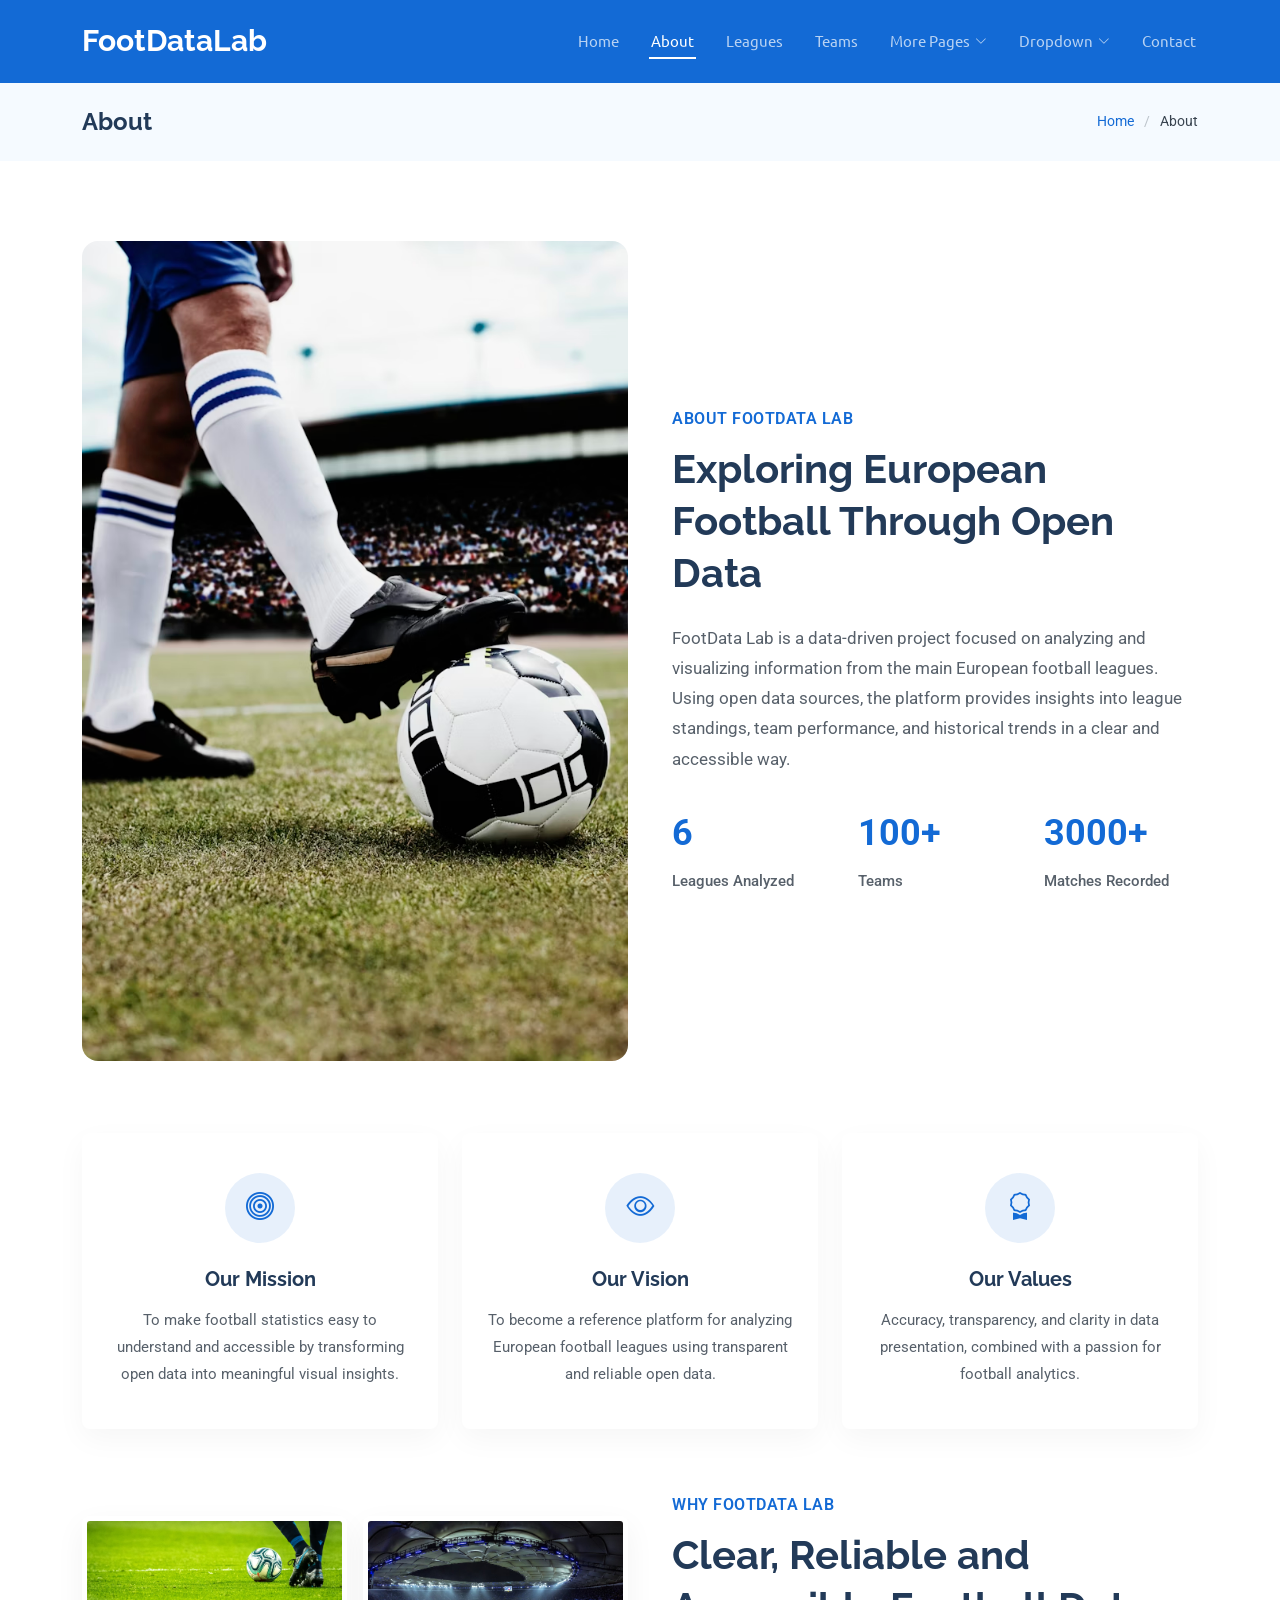
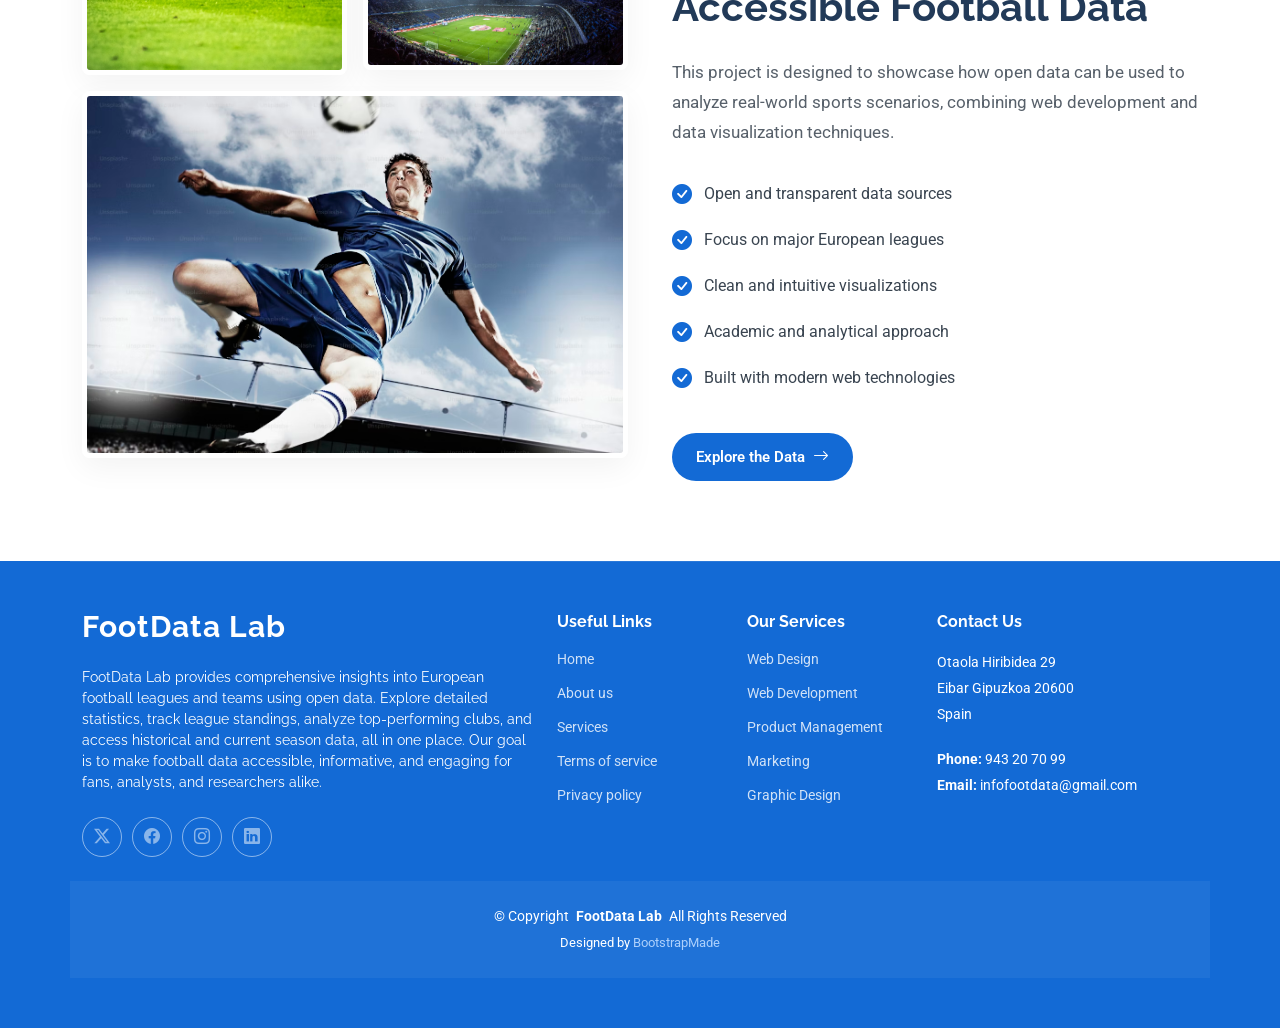
==== about.html @ 2b07d1f8 "feat: create a design for the teams page and load all the teams" ====
<!DOCTYPE html>
<html lang="en">

<head>
  <meta charset="utf-8">
  <meta content="width=device-width, initial-scale=1.0" name="viewport">
  <title>FootData - About</title>
  <meta name="description" content="">
  <meta name="keywords" content="">

  <!-- Favicons -->
  <link href="assets/img/favicon.png" rel="icon">
  <link href="assets/img/apple-touch-icon.png" rel="apple-touch-icon">

  <!-- Fonts -->
  <link href="https://fonts.googleapis.com" rel="preconnect">
  <link href="https://fonts.gstatic.com" rel="preconnect" crossorigin>
  <link href="https://fonts.googleapis.com/css2?family=Roboto:ital,wght@0,100;0,300;0,400;0,500;0,700;0,900;1,100;1,300;1,400;1,500;1,700;1,900&family=Raleway:ital,wght@0,100;0,200;0,300;0,400;0,500;0,600;0,700;0,800;0,900;1,100;1,200;1,300;1,400;1,500;1,600;1,700;1,800;1,900&family=Ubuntu:ital,wght@0,300;0,400;0,500;0,700;1,300;1,400;1,500;1,700&display=swap" rel="stylesheet">

  <!-- Vendor CSS Files -->
  <link href="assets/vendor/bootstrap/css/bootstrap.min.css" rel="stylesheet">
  <link href="assets/vendor/bootstrap-icons/bootstrap-icons.css" rel="stylesheet">
  <link href="assets/vendor/aos/aos.css" rel="stylesheet">
  <link href="assets/vendor/swiper/swiper-bundle.min.css" rel="stylesheet">

  <!-- Main CSS File -->
  <link href="assets/css/main.css" rel="stylesheet">

  <!-- =======================================================
  * Template Name: Learner
  * Template URL: https://bootstrapmade.com/learner-bootstrap-course-template/
  * Updated: Jul 08 2025 with Bootstrap v5.3.7
  * Author: BootstrapMade.com
  * License: https://bootstrapmade.com/license/
  ======================================================== -->
</head>

<body class="about-page">

  <header id="header" class="header d-flex align-items-center sticky-top">
    <div class="container-fluid container-xl position-relative d-flex align-items-center">

      <a href="index.html" class="logo d-flex align-items-center me-auto">
        <!-- Uncomment the line below if you also wish to use an image logo -->
        <!-- <img src="assets/img/logo.webp" alt=""> -->
        <h1 class="sitename">FootDataLab</h1>
      </a>

      <nav id="navmenu" class="navmenu">
        <ul>
          <li><a href="index.html">Home</a></li>
          <li><a href="about.html" class="active">About</a></li>
          <li><a href="leagues.html">Leagues</a></li>
          <li><a href="teams.html">Teams</a></li>
          <li class="dropdown"><a href="#"><span>More Pages</span> <i class="bi bi-chevron-down toggle-dropdown"></i></a>
            <ul>
              <li><a href="course-details.html">Course Details</a></li>
              <li><a href="instructor-profile.html">Instructor Profile</a></li>
              <li><a href="events.html">Events</a></li>
              <li><a href="blog-details.html">Blog Details</a></li>
              <li><a href="terms.html">Terms</a></li>
              <li><a href="privacy.html">Privacy</a></li>
              <li><a href="404.html">404</a></li>
            </ul>
          </li>

          <li class="dropdown"><a href="#"><span>Dropdown</span> <i class="bi bi-chevron-down toggle-dropdown"></i></a>
            <ul>
              <li><a href="#">Dropdown 1</a></li>
              <li class="dropdown"><a href="#"><span>Deep Dropdown</span> <i class="bi bi-chevron-down toggle-dropdown"></i></a>
                <ul>
                  <li><a href="#">Deep Dropdown 1</a></li>
                  <li><a href="#">Deep Dropdown 2</a></li>
                  <li><a href="#">Deep Dropdown 3</a></li>
                  <li><a href="#">Deep Dropdown 4</a></li>
                  <li><a href="#">Deep Dropdown 5</a></li>
                </ul>
              </li>
              <li><a href="#">Dropdown 2</a></li>
              <li><a href="#">Dropdown 3</a></li>
              <li><a href="#">Dropdown 4</a></li>
            </ul>
          </li>
          <li><a href="contact.html">Contact</a></li>
        </ul>
        <i class="mobile-nav-toggle d-xl-none bi bi-list"></i>
      </nav>

    </div>
  </header>

  <main class="main">

  <!-- Page Title -->
  <div class="page-title light-background">
    <div class="container d-lg-flex justify-content-between align-items-center">
      <h1 class="mb-2 mb-lg-0">About</h1>
      <nav class="breadcrumbs">
        <ol>
          <li><a href="index.html">Home</a></li>
          <li class="current">About</li>
        </ol>
      </nav>
    </div>
  </div><!-- End Page Title -->

  <!-- About Section -->
    <section id="about" class="about section">

    <div class="container" data-aos="fade-up" data-aos-delay="100">

      <!-- Intro -->
      <div class="row align-items-center">
        <div class="col-lg-6" data-aos="fade-up" data-aos-delay="200">
          <img src="assets/img/bg/football2.png" alt="Football Data Analysis" class="img-fluid rounded-4">
        </div>
        <div class="col-lg-6" data-aos="fade-up" data-aos-delay="300">
          <div class="about-content">
            <span class="subtitle">About FootData Lab</span>
            <h2>Exploring European Football Through Open Data</h2>
            <p>
              FootData Lab is a data-driven project focused on analyzing and visualizing information from the main European football leagues.
              Using open data sources, the platform provides insights into league standings, team performance, and historical trends in a clear and accessible way.
            </p>

            <div class="stats-row">
              <div class="stats-item">
                <span class="count">6</span>
                <p>Leagues Analyzed</p>
              </div>
              <div class="stats-item">
                <span class="count">100+</span>
                <p>Teams</p>
              </div>
              <div class="stats-item">
                <span class="count">3000+</span>
                <p>Matches Recorded</p>
              </div>
            </div>
          </div>
        </div>
      </div>

      <!-- Mission / Vision / Values -->
      <div class="row mt-5 pt-4">
        <div class="col-lg-4" data-aos="fade-up" data-aos-delay="200">
          <div class="mission-card">
            <div class="icon-box">
              <i class="bi bi-bullseye"></i>
            </div>
            <h3>Our Mission</h3>
            <p>
              To make football statistics easy to understand and accessible by transforming open data into meaningful visual insights.
            </p>
          </div>
        </div>

        <div class="col-lg-4" data-aos="fade-up" data-aos-delay="300">
          <div class="mission-card">
            <div class="icon-box">
              <i class="bi bi-eye"></i>
            </div>
            <h3>Our Vision</h3>
            <p>
              To become a reference platform for analyzing European football leagues using transparent and reliable open data.
            </p>
          </div>
        </div>

        <div class="col-lg-4" data-aos="fade-up" data-aos-delay="400">
          <div class="mission-card">
            <div class="icon-box">
              <i class="bi bi-award"></i>
            </div>
            <h3>Our Values</h3>
            <p>
              Accuracy, transparency, and clarity in data presentation, combined with a passion for football analytics.
            </p>
          </div>
        </div>
      </div>

      <!-- Why Choose Us -->
      <div class="row mt-5 pt-3 align-items-center">
        <div class="col-lg-6 order-lg-2" data-aos="fade-up" data-aos-delay="300">
          <div class="achievements">
            <span class="subtitle">Why FootData Lab</span>
            <h2>Clear, Reliable and Accessible Football Data</h2>
            <p>
              This project is designed to showcase how open data can be used to analyze real-world sports scenarios,
              combining web development and data visualization techniques.
            </p>
            <ul class="achievements-list">
              <li><i class="bi bi-check-circle-fill"></i> Open and transparent data sources</li>
              <li><i class="bi bi-check-circle-fill"></i> Focus on major European leagues</li>
              <li><i class="bi bi-check-circle-fill"></i> Clean and intuitive visualizations</li>
              <li><i class="bi bi-check-circle-fill"></i> Academic and analytical approach</li>
              <li><i class="bi bi-check-circle-fill"></i> Built with modern web technologies</li>
            </ul>
            <a href="index.html#ligas" class="btn-explore">
              Explore the Data <i class="bi bi-arrow-right"></i>
            </a>
          </div>
        </div>

        <div class="col-lg-6 order-lg-1" data-aos="fade-up" data-aos-delay="200">
          <div class="about-gallery">
            <div class="row g-3">
              <div class="col-6">
                <img src="assets/img/bg/football3.png" alt="Football Stadium" class="img-fluid rounded-3">
              </div>
              <div class="col-6">
                <img src="assets/img/bg/football4.png" alt="Football Data Charts" class="img-fluid rounded-3">
              </div>
              <div class="col-12 mt-3">
                <img src="assets/img/bg/football5.png" alt="European Football Leagues" class="img-fluid rounded-3">
              </div>
            </div>
          </div>
        </div>
      </div>

    </div>

    </section><!-- /About Section -->

    </main>


    <footer id="footer" class="footer accent-background">

    <div class="container footer-top">
      <div class="row gy-4">
        <div class="col-lg-5 col-md-12 footer-about">
          <a href="index.html" class="logo d-flex align-items-center">
            <span class="sitename">FootData Lab</span>
          </a>
          <p>FootData Lab provides comprehensive insights into European football leagues and teams using open data. 
          Explore detailed statistics, track league standings, analyze top-performing clubs, and access historical and current season data, all in one place. 
          Our goal is to make football data accessible, informative, and engaging for fans, analysts, and researchers alike.</p>
          <div class="social-links d-flex mt-4">
            <a href=""><i class="bi bi-twitter-x"></i></a>
            <a href=""><i class="bi bi-facebook"></i></a>
            <a href=""><i class="bi bi-instagram"></i></a>
            <a href=""><i class="bi bi-linkedin"></i></a>
          </div>
        </div>

        <div class="col-lg-2 col-6 footer-links">
          <h4>Useful Links</h4>
          <ul>
            <li><a href="#">Home</a></li>
            <li><a href="#">About us</a></li>
            <li><a href="#">Services</a></li>
            <li><a href="#">Terms of service</a></li>
            <li><a href="#">Privacy policy</a></li>
          </ul>
        </div>

        <div class="col-lg-2 col-6 footer-links">
          <h4>Our Services</h4>
          <ul>
            <li><a href="#">Web Design</a></li>
            <li><a href="#">Web Development</a></li>
            <li><a href="#">Product Management</a></li>
            <li><a href="#">Marketing</a></li>
            <li><a href="#">Graphic Design</a></li>
          </ul>
        </div>

        <div class="col-lg-3 col-md-12 footer-contact text-center text-md-start">
          <h4>Contact Us</h4>
          <p>Otaola Hiribidea 29</p>
          <p>Eibar Gipuzkoa 20600</p>
          <p>Spain</p>
          <p class="mt-4"><strong>Phone:</strong> <span>943 20 70 99</span></p>
          <p><strong>Email:</strong> <span>infofootdata@gmail.com</span></p>
        </div>

      </div>
    </div>

    <div class="container copyright text-center mt-4">
      <p>© <span>Copyright</span> <strong class="px-1 sitename">FootData Lab</strong> <span>All Rights Reserved</span></p>
      <div class="credits">
        <!-- All the links in the footer should remain intact. -->
        <!-- You can delete the links only if you've purchased the pro version. -->
        <!-- Licensing information: https://bootstrapmade.com/license/ -->
        <!-- Purchase the pro version with working PHP/AJAX contact form: [buy-url] -->
        Designed by <a href="https://bootstrapmade.com/">BootstrapMade</a>
      </div>
    </div>

  </footer>


  <!-- Scroll Top -->
  <a href="#" id="scroll-top" class="scroll-top d-flex align-items-center justify-content-center"><i class="bi bi-arrow-up-short"></i></a>

  <!-- Preloader -->
  <div id="preloader"></div>

  <!-- Vendor JS Files -->
  <script src="assets/vendor/bootstrap/js/bootstrap.bundle.min.js"></script>
  <script src="assets/vendor/php-email-form/validate.js"></script>
  <script src="assets/vendor/aos/aos.js"></script>
  <script src="assets/vendor/purecounter/purecounter_vanilla.js"></script>
  <script src="assets/vendor/swiper/swiper-bundle.min.js"></script>

  <!-- Main JS File -->
  <script src="assets/js/main.js"></script>

</body>

</html>
---- assets/css/main.css ----
/**
* Template Name: Learner
* Template URL: https://bootstrapmade.com/learner-bootstrap-course-template/
* Updated: Jul 08 2025 with Bootstrap v5.3.7
* Author: BootstrapMade.com
* License: https://bootstrapmade.com/license/
*/

@charset "UTF-8";

/*--------------------------------------------------------------
# Font & Color Variables
# Help: https://bootstrapmade.com/color-system/
--------------------------------------------------------------*/
/* Fonts */
:root {
  --default-font: "Roboto",  system-ui, -apple-system, "Segoe UI", Roboto, "Helvetica Neue", Arial, "Noto Sans", "Liberation Sans", sans-serif, "Apple Color Emoji", "Segoe UI Emoji", "Segoe UI Symbol", "Noto Color Emoji";
  --heading-font: "Raleway",  sans-serif;
  --nav-font: "Ubuntu",  sans-serif;
}

/* Global Colors - The following color variables are used throughout the website. Updating them here will change the color scheme of the entire website */
:root { 
  --background-color: #ffffff; /* Background color for the entire website, including individual sections */
  --default-color: #394450; /* Default color used for the majority of the text content across the entire website */
  --heading-color: #223a58; /* Color for headings, subheadings and title throughout the website */
  --accent-color: #136ad5; /* Accent color that represents your brand on the website. It's used for buttons, links, and other elements that need to stand out */
  --surface-color: #ffffff; /* The surface color is used as a background of boxed elements within sections, such as cards, icon boxes, or other elements that require a visual separation from the global background. */
  --contrast-color: #ffffff; /* Contrast color for text, ensuring readability against backgrounds of accent, heading, or default colors. */
}

/* Nav Menu Colors - The following color variables are used specifically for the navigation menu. They are separate from the global colors to allow for more customization options */
:root {
  --nav-color: rgba(255, 255, 255, 0.7);  /* The default color of the main navmenu links */
  --nav-hover-color: #ffffff; /* Applied to main navmenu links when they are hovered over or active */
  --nav-mobile-background-color: #ffffff; /* Used as the background color for mobile navigation menu */
  --nav-dropdown-background-color: #ffffff; /* Used as the background color for dropdown items that appear when hovering over primary navigation items */
  --nav-dropdown-color: #394450; /* Used for navigation links of the dropdown items in the navigation menu. */
  --nav-dropdown-hover-color: #136ad5; /* Similar to --nav-hover-color, this color is applied to dropdown navigation links when they are hovered over. */
}

/* Color Presets - These classes override global colors when applied to any section or element, providing reuse of the sam color scheme. */

.light-background {
  --background-color: #f5faff;
  --surface-color: #ffffff;
}

.dark-background {
  --background-color: #060606;
  --default-color: #ffffff;
  --heading-color: #ffffff;
  --surface-color: #252525;
  --contrast-color: #ffffff;
}

.accent-background {
  --background-color: #136ad5;
  --default-color: #ffffff;
  --heading-color: #ffffff;
  --accent-color: #acd0fc;
  --surface-color: #4188de;
  --contrast-color: #ffffff;
}

/* Smooth scroll */
:root {
  scroll-behavior: smooth;
}

/*--------------------------------------------------------------
# General Styling & Shared Classes
--------------------------------------------------------------*/
body {
  color: var(--default-color);
  background-color: var(--background-color);
  font-family: var(--default-font);
}

a {
  color: var(--accent-color);
  text-decoration: none;
  transition: 0.3s;
}

a:hover {
  color: color-mix(in srgb, var(--accent-color), transparent 25%);
  text-decoration: none;
}

h1,
h2,
h3,
h4,
h5,
h6 {
  color: var(--heading-color);
  font-family: var(--heading-font);
}

/* PHP Email Form Messages
------------------------------*/
.php-email-form .error-message {
  display: none;
  background: #df1529;
  color: #ffffff;
  text-align: left;
  padding: 15px;
  margin-bottom: 24px;
  font-weight: 600;
}

.php-email-form .sent-message {
  display: none;
  color: #ffffff;
  background: #059652;
  text-align: center;
  padding: 15px;
  margin-bottom: 24px;
  font-weight: 600;
}

.php-email-form .loading {
  display: none;
  background: var(--surface-color);
  text-align: center;
  padding: 15px;
  margin-bottom: 24px;
}

.php-email-form .loading:before {
  content: "";
  display: inline-block;
  border-radius: 50%;
  width: 24px;
  height: 24px;
  margin: 0 10px -6px 0;
  border: 3px solid var(--accent-color);
  border-top-color: var(--surface-color);
  animation: php-email-form-loading 1s linear infinite;
}

@keyframes php-email-form-loading {
  0% {
    transform: rotate(0deg);
  }

  100% {
    transform: rotate(360deg);
  }
}

/*--------------------------------------------------------------
# Global Header
--------------------------------------------------------------*/
.header {
  --background-color: #136ad5;
  --default-color: #ffffff;
  --heading-color: #ffffff;
  --accent-color: #2e80e4;
  color: var(--default-color);
  background-color: var(--background-color);
  padding: 15px 0;
  transition: all 0.5s;
  z-index: 997;
}

.header .logo {
  line-height: 1;
}

.header .logo img {
  max-height: 36px;
  margin-right: 8px;
}

.header .logo h1 {
  font-size: 30px;
  margin: 0;
  font-weight: 700;
  color: var(--heading-color);
}

.header .btn-getstarted,
.header .btn-getstarted:focus {
  color: var(--contrast-color);
  background: var(--accent-color);
  font-size: 14px;
  padding: 8px 25px;
  margin: 0 0 0 30px;
  border-radius: 50px;
  transition: 0.3s;
  border: 2px solid color-mix(in srgb, var(--contrast-color), transparent 90%);
}

.header .btn-getstarted:hover,
.header .btn-getstarted:focus:hover {
  color: var(--contrast-color);
  background: color-mix(in srgb, var(--contrast-color), transparent 90%);
}

@media (max-width: 1200px) {
  .header .logo {
    order: 1;
  }

  .header .btn-getstarted {
    order: 2;
    margin: 0 15px 0 0;
    padding: 6px 15px;
  }

  .header .navmenu {
    order: 3;
  }
}

.scrolled .header {
  box-shadow: 0px 0 18px rgba(0, 0, 0, 0.1);
}

/*--------------------------------------------------------------
# Navigation Menu
--------------------------------------------------------------*/
/* Desktop Navigation */
@media (min-width: 1200px) {
  .navmenu {
    padding: 0;
  }

  .navmenu ul {
    margin: 0;
    padding: 0;
    display: flex;
    list-style: none;
    align-items: center;
  }

  .navmenu li {
    position: relative;
  }

  .navmenu>ul>li {
    white-space: nowrap;
    padding: 15px 14px;
  }

  .navmenu>ul>li:last-child {
    padding-right: 0;
  }

  .navmenu a,
  .navmenu a:focus {
    color: var(--nav-color);
    font-size: 15px;
    padding: 0 2px;
    font-family: var(--nav-font);
    font-weight: 400;
    display: flex;
    align-items: center;
    justify-content: space-between;
    white-space: nowrap;
    transition: 0.3s;
    position: relative;
  }

  .navmenu a i,
  .navmenu a:focus i {
    font-size: 12px;
    line-height: 0;
    margin-left: 5px;
    transition: 0.3s;
  }

  .navmenu>ul>li>a:before {
    content: "";
    position: absolute;
    height: 2px;
    bottom: -6px;
    left: 0;
    background-color: var(--nav-hover-color);
    visibility: hidden;
    width: 0px;
    transition: all 0.3s ease-in-out 0s;
  }

  .navmenu a:hover:before,
  .navmenu li:hover>a:before,
  .navmenu .active:before {
    visibility: visible;
    width: 100%;
  }

  .navmenu li:hover>a,
  .navmenu .active,
  .navmenu .active:focus {
    color: var(--nav-hover-color);
  }

  .navmenu .dropdown ul {
    margin: 0;
    padding: 10px 0;
    background: var(--nav-dropdown-background-color);
    display: block;
    position: absolute;
    visibility: hidden;
    left: 14px;
    top: 130%;
    opacity: 0;
    transition: 0.3s;
    border-radius: 4px;
    z-index: 99;
    box-shadow: 0px 0px 30px rgba(0, 0, 0, 0.1);
  }

  .navmenu .dropdown ul li {
    min-width: 200px;
  }

  .navmenu .dropdown ul a {
    padding: 10px 20px;
    font-size: 15px;
    text-transform: none;
    color: var(--nav-dropdown-color);
  }

  .navmenu .dropdown ul a i {
    font-size: 12px;
  }

  .navmenu .dropdown ul a:hover,
  .navmenu .dropdown ul .active:hover,
  .navmenu .dropdown ul .active,
  .navmenu .dropdown ul li:hover>a {
    color: var(--nav-dropdown-hover-color);
  }

  .navmenu .dropdown:hover>ul {
    opacity: 1;
    top: 100%;
    visibility: visible;
  }

  .navmenu .dropdown .dropdown ul {
    top: 0;
    left: -90%;
    visibility: hidden;
  }

  .navmenu .dropdown .dropdown:hover>ul {
    opacity: 1;
    top: 0;
    left: -100%;
    visibility: visible;
  }
}

/* Mobile Navigation */
@media (max-width: 1199px) {
  .mobile-nav-toggle {
    color: var(--nav-color);
    font-size: 28px;
    line-height: 0;
    margin-right: 10px;
    cursor: pointer;
    transition: color 0.3s;
  }

  .navmenu {
    padding: 0;
    z-index: 9997;
  }

  .navmenu ul {
    display: none;
    list-style: none;
    position: absolute;
    inset: 60px 20px 20px 20px;
    padding: 10px 0;
    margin: 0;
    border-radius: 6px;
    background-color: var(--nav-mobile-background-color);
    border: 1px solid color-mix(in srgb, var(--default-color), transparent 90%);
    box-shadow: none;
    overflow-y: auto;
    transition: 0.3s;
    z-index: 9998;
  }

  .navmenu a,
  .navmenu a:focus {
    color: var(--nav-dropdown-color);
    padding: 10px 20px;
    font-family: var(--nav-font);
    font-size: 17px;
    font-weight: 500;
    display: flex;
    align-items: center;
    justify-content: space-between;
    white-space: nowrap;
    transition: 0.3s;
  }

  .navmenu a i,
  .navmenu a:focus i {
    font-size: 12px;
    line-height: 0;
    margin-left: 5px;
    width: 30px;
    height: 30px;
    display: flex;
    align-items: center;
    justify-content: center;
    border-radius: 50%;
    transition: 0.3s;
    background-color: color-mix(in srgb, var(--accent-color), transparent 90%);
  }

  .navmenu a i:hover,
  .navmenu a:focus i:hover {
    background-color: var(--accent-color);
    color: var(--contrast-color);
  }

  .navmenu a:hover,
  .navmenu .active,
  .navmenu .active:focus {
    color: var(--nav-dropdown-hover-color);
  }

  .navmenu .active i,
  .navmenu .active:focus i {
    background-color: var(--accent-color);
    color: var(--contrast-color);
    transform: rotate(180deg);
  }

  .navmenu .dropdown ul {
    position: static;
    display: none;
    z-index: 99;
    padding: 10px 0;
    margin: 10px 20px;
    background-color: var(--nav-dropdown-background-color);
    transition: all 0.5s ease-in-out;
  }

  .navmenu .dropdown ul ul {
    background-color: rgba(33, 37, 41, 0.1);
  }

  .navmenu .dropdown>.dropdown-active {
    display: block;
    background-color: rgba(33, 37, 41, 0.03);
  }

  .mobile-nav-active {
    overflow: hidden;
  }

  .mobile-nav-active .mobile-nav-toggle {
    color: #fff;
    position: absolute;
    font-size: 32px;
    top: 15px;
    right: 15px;
    margin-right: 0;
    z-index: 9999;
  }

  .mobile-nav-active .navmenu {
    position: fixed;
    overflow: hidden;
    inset: 0;
    background: rgba(33, 37, 41, 0.8);
    transition: 0.3s;
  }

  .mobile-nav-active .navmenu>ul {
    display: block;
  }
}

/*--------------------------------------------------------------
# Global Footer
--------------------------------------------------------------*/
.footer {
  color: var(--default-color);
  background-color: var(--background-color);
  font-size: 14px;
  padding-bottom: 50px;
  position: relative;
}

.footer .footer-top {
  padding-top: 50px;
  border-top: 1px solid color-mix(in srgb, var(--default-color), transparent 90%);
}

.footer .footer-about .logo {
  line-height: 1;
  margin-bottom: 25px;
}

.footer .footer-about .logo img {
  max-height: 40px;
  margin-right: 6px;
}

.footer .footer-about .logo span {
  color: var(--heading-color);
  font-size: 30px;
  font-weight: 700;
  letter-spacing: 1px;
  font-family: var(--heading-font);
}

.footer .footer-about p {
  font-size: 14px;
  font-family: var(--heading-font);
}

.footer .social-links a {
  display: flex;
  align-items: center;
  justify-content: center;
  width: 40px;
  height: 40px;
  border-radius: 50%;
  border: 1px solid color-mix(in srgb, var(--default-color), transparent 50%);
  font-size: 16px;
  color: color-mix(in srgb, var(--default-color), transparent 50%);
  margin-right: 10px;
  transition: 0.3s;
}

.footer .social-links a:hover {
  color: var(--accent-color);
  border-color: var(--accent-color);
}

.footer h4 {
  font-size: 16px;
  font-weight: bold;
  position: relative;
  padding-bottom: 12px;
}

.footer .footer-links {
  margin-bottom: 30px;
}

.footer .footer-links ul {
  list-style: none;
  padding: 0;
  margin: 0;
}

.footer .footer-links ul i {
  padding-right: 2px;
  font-size: 12px;
  line-height: 0;
}

.footer .footer-links ul li {
  padding: 10px 0;
  display: flex;
  align-items: center;
}

.footer .footer-links ul li:first-child {
  padding-top: 0;
}

.footer .footer-links ul a {
  color: color-mix(in srgb, var(--default-color), transparent 20%);
  display: inline-block;
  line-height: 1;
}

.footer .footer-links ul a:hover {
  color: var(--accent-color);
}

.footer .footer-contact p {
  margin-bottom: 5px;
}

.footer .copyright {
  padding-top: 25px;
  padding-bottom: 25px;
  background-color: color-mix(in srgb, var(--default-color), transparent 95%);
}

.footer .copyright p {
  margin-bottom: 0;
}

.footer .credits {
  margin-top: 6px;
  font-size: 13px;
}

/*--------------------------------------------------------------
# Preloader
--------------------------------------------------------------*/
#preloader {
  position: fixed;
  inset: 0;
  z-index: 999999;
  overflow: hidden;
  background: var(--background-color);
  transition: all 0.6s ease-out;
}

#preloader:before {
  content: "";
  position: fixed;
  top: calc(50% - 30px);
  left: calc(50% - 30px);
  border: 6px solid #ffffff;
  border-color: var(--accent-color) transparent var(--accent-color) transparent;
  border-radius: 50%;
  width: 60px;
  height: 60px;
  animation: animate-preloader 1.5s linear infinite;
}

@keyframes animate-preloader {
  0% {
    transform: rotate(0deg);
  }

  100% {
    transform: rotate(360deg);
  }
}

/*--------------------------------------------------------------
# Scroll Top Button
--------------------------------------------------------------*/
.scroll-top {
  position: fixed;
  visibility: hidden;
  opacity: 0;
  right: 15px;
  bottom: 15px;
  z-index: 99999;
  background-color: var(--accent-color);
  width: 40px;
  height: 40px;
  border-radius: 4px;
  transition: all 0.4s;
}

.scroll-top i {
  font-size: 24px;
  color: var(--contrast-color);
  line-height: 0;
}

.scroll-top:hover {
  background-color: color-mix(in srgb, var(--accent-color), transparent 20%);
  color: var(--contrast-color);
}

.scroll-top.active {
  visibility: visible;
  opacity: 1;
}

/*--------------------------------------------------------------
# Disable aos animation delay on mobile devices
--------------------------------------------------------------*/
@media screen and (max-width: 768px) {
  [data-aos-delay] {
    transition-delay: 0 !important;
  }
}

/*--------------------------------------------------------------
# Global Page Titles & Breadcrumbs
--------------------------------------------------------------*/
.page-title {
  color: var(--default-color);
  background-color: var(--background-color);
  padding: 25px 0;
  position: relative;
}

.page-title h1 {
  font-size: 24px;
  font-weight: 700;
}

.page-title .breadcrumbs ol {
  display: flex;
  flex-wrap: wrap;
  list-style: none;
  padding: 0;
  margin: 0;
  font-size: 14px;
  font-weight: 400;
}

.page-title .breadcrumbs ol li+li {
  padding-left: 10px;
}

.page-title .breadcrumbs ol li+li::before {
  content: "/";
  display: inline-block;
  padding-right: 10px;
  color: color-mix(in srgb, var(--default-color), transparent 70%);
}

/*--------------------------------------------------------------
# Global Sections
--------------------------------------------------------------*/
section,
.section {
  color: var(--default-color);
  background-color: var(--background-color);
  padding: 60px 0;
  scroll-margin-top: 90px;
  overflow: clip;
}

@media (max-width: 1199px) {

  section,
  .section {
    scroll-margin-top: 66px;
  }
}

/*--------------------------------------------------------------
# Global Section Titles
--------------------------------------------------------------*/
.section-title {
  text-align: center;
  padding-bottom: 60px;
  position: relative;
}

.section-title h2 {
  font-size: 32px;
  font-weight: 700;
  position: relative;
}

.section-title h2:before,
.section-title h2:after {
  content: "";
  width: 50px;
  height: 2px;
  background: var(--accent-color);
  display: inline-block;
}

.section-title h2:before {
  margin: 0 15px 10px 0;
}

.section-title h2:after {
  margin: 0 0 10px 15px;
}

.section-title p {
  margin-bottom: 0;
}

@media (max-width: 768px) {
  .section-title h2 {
    font-size: 20px;
  }

  .section-title h2:before,
  .section-title h2:after {
    content: "";
    width: 20px;
    height: 2px;
    background: var(--accent-color);
    display: inline-block;
  }
}

/*--------------------------------------------------------------
# Courses Hero Section
--------------------------------------------------------------*/
.courses-hero {
  position: relative;
  min-height: 70vh;
  display: flex;
  align-items: center;
  overflow: hidden;
  padding: 120px 0 60px;
}

.courses-hero .hero-content {
  position: relative;
  z-index: 2;
  width: 100%;
}

.courses-hero .hero-text h1 {
  font-size: 3.5rem;
  font-weight: 700;
  line-height: 1.2;
  margin-bottom: 1.5rem;
  color: var(--heading-color);
}

@media (max-width: 768px) {
  .courses-hero .hero-text h1 {
    font-size: 2.5rem;
  }
}

.courses-hero .hero-text p {
  font-size: 1.25rem;
  line-height: 1.6;
  margin-bottom: 2rem;
  color: color-mix(in srgb, var(--default-color), transparent 20%);
}

.courses-hero .hero-stats {
  display: flex;
  gap: 2rem;
  margin-bottom: 2.5rem;
}

@media (max-width: 576px) {
  .courses-hero .hero-stats {
    flex-direction: column;
    gap: 1rem;
  }
}

.courses-hero .hero-stats .stat-item {
  text-align: center;
}

.courses-hero .hero-stats .stat-item .number {
  display: block;
  font-size: 2.5rem;
  font-weight: 700;
  color: var(--accent-color);
  line-height: 1;
}

.number.plus-sign::after {
  content: "+";         /* añade el + al final */
  font-size: inherit;    /* mismo tamaño que el número */
  font-weight: inherit;  /* mismo peso */
  font-family: inherit;  /* misma fuente */
}

.courses-hero .hero-stats .stat-item .label {
  font-size: 0.9rem;
  color: color-mix(in srgb, var(--default-color), transparent 40%);
  font-weight: 500;
}

.courses-hero .hero-buttons {
  display: flex;
  gap: 1rem;
  margin-bottom: 2.5rem;
}

@media (max-width: 576px) {
  .courses-hero .hero-buttons {
    flex-direction: column;
  }
}

.courses-hero .hero-buttons .btn {
  padding: 15px 30px;
  font-weight: 600;
  font-size: 1rem;
  border-radius: 50px;
  transition: all 0.3s ease;
}

.courses-hero .hero-buttons .btn.btn-primary {
  background-color: var(--accent-color);
  border-color: var(--accent-color);
  color: var(--contrast-color);
}

.courses-hero .hero-buttons .btn.btn-primary:hover {
  background-color: color-mix(in srgb, var(--accent-color), black 15%);
  border-color: color-mix(in srgb, var(--accent-color), black 15%);
  transform: translateY(-2px);
}

.courses-hero .hero-buttons .btn.btn-outline {
  background-color: transparent;
  border: 2px solid var(--accent-color);
  color: var(--accent-color);
}

.courses-hero .hero-buttons .btn.btn-outline:hover {
  background-color: var(--accent-color);
  color: var(--contrast-color);
  transform: translateY(-2px);
}

.courses-hero .hero-features {
  display: flex;
  gap: 2rem;
}

@media (max-width: 768px) {
  .courses-hero .hero-features {
    flex-wrap: wrap;
    gap: 1rem;
  }
}

.courses-hero .hero-features .feature {
  display: flex;
  align-items: center;
  gap: 0.5rem;
}

.courses-hero .hero-features .feature i {
  font-size: 1.25rem;
  color: var(--accent-color);
}

.courses-hero .hero-features .feature span {
  font-size: 0.9rem;
  font-weight: 500;
  color: var(--default-color);
}

.courses-hero .hero-image {
  position: relative;
}

.courses-hero .hero-image .main-image {
  position: relative;
  border-radius: 20px;
  overflow: hidden;
  box-shadow: 0 20px 60px rgba(0, 0, 0, 0.1);
}

.courses-hero .hero-image .main-image img {
  width: 100%;
  height: auto;
  border-radius: 20px;
}

.courses-hero .hero-image .floating-cards {
  position: absolute;
  top: 0;
  left: 0;
  right: 0;
  bottom: 0;
  pointer-events: none;
}

.courses-hero .hero-image .floating-cards .course-card {
  position: absolute;
  background: var(--surface-color);
  border-radius: 15px;
  padding: 1rem 1.25rem;
  box-shadow: 0 10px 30px rgba(0, 0, 0, 0.15);
  display: flex;
  align-items: center;
  gap: 0.75rem;
  min-width: 200px;
  margin-left: 10px;
}

.courses-hero .hero-image .floating-cards .course-card:nth-child(1) {
  top: 20%;
  left: -10%;
}

.courses-hero .hero-image .floating-cards .course-card:nth-child(2) {
  top: 50%;
  right: -15%;
}

.courses-hero .hero-image .floating-cards .course-card:nth-child(3) {
  bottom: 20%;
  left: -5%;
}

.courses-hero .hero-image .floating-cards .course-card .card-icon {
  width: 50px;
  height: 50px;
  border-radius: 12px;
  background: color-mix(in srgb, var(--accent-color), transparent 90%);
  display: flex;
  align-items: center;
  justify-content: center;
}

.courses-hero .hero-image .floating-cards .course-card .card-icon i {
  font-size: 1.5rem;
  color: var(--accent-color);
}

.courses-hero .hero-image .floating-cards .course-card .card-content h6 {
  margin: 0;
  font-size: 0.9rem;
  font-weight: 600;
  color: var(--heading-color);
  line-height: 1.2;
}

.courses-hero .hero-image .floating-cards .course-card .card-content span {
  font-size: 0.8rem;
  color: color-mix(in srgb, var(--default-color), transparent 40%);
}

@media (max-width: 992px) {
  .courses-hero .hero-image .floating-cards .course-card {
    display: none;
  }
}

.courses-hero .hero-background {
  position: absolute;
  top: 0;
  left: 0;
  right: 0;
  bottom: 0;
  z-index: 1;
  overflow: hidden;
}

.courses-hero .hero-background .bg-shapes {
  position: absolute;
  top: 0;
  left: 0;
  right: 0;
  bottom: 0;
}

.courses-hero .hero-background .bg-shapes .shape {
  position: absolute;
  border-radius: 50%;
  background: color-mix(in srgb, var(--accent-color), transparent 95%);
}

.courses-hero .hero-background .bg-shapes .shape.shape-1 {
  width: 300px;
  height: 300px;
  top: 10%;
  right: 10%;
  animation: float 6s ease-in-out infinite;
}

.courses-hero .hero-background .bg-shapes .shape.shape-2 {
  width: 200px;
  height: 200px;
  bottom: 20%;
  left: 5%;
  animation: float 8s ease-in-out infinite reverse;
}

.courses-hero .hero-background .bg-shapes .shape.shape-3 {
  width: 150px;
  height: 150px;
  top: 60%;
  right: 30%;
  animation: float 7s ease-in-out infinite;
}

@keyframes float {

  0%,
  100% {
    transform: translateY(0px);
  }

  50% {
    transform: translateY(-20px);
  }
}

@media (max-width: 992px) {
  .courses-hero {
    padding: 100px 0 60px;
    min-height: auto;
  }

  .courses-hero .hero-text {
    margin-bottom: 3rem;
  }
}

@media (max-width: 768px) {
  .courses-hero {
    text-align: center;
  }

  .courses-hero .hero-stats {
    justify-content: center;
  }

  .courses-hero .hero-features {
    justify-content: center;
  }
}

/*--------------------------------------------------------------
# Featured Courses Section
--------------------------------------------------------------*/
.featured-courses .course-card {
  background: var(--surface-color);
  border-radius: 15px;
  overflow: hidden;
  box-shadow: 0 5px 25px color-mix(in srgb, var(--default-color), transparent 90%);
  transition: all 0.3s ease;
  height: 100%;
  display: flex;
  flex-direction: column;
}

.featured-courses .course-card:hover {
  transform: translateY(-10px);
  box-shadow: 0 15px 40px color-mix(in srgb, var(--default-color), transparent 85%);
}

.featured-courses .course-image {
  position: relative;
  overflow: hidden;
  height: 220px;
}

.featured-courses .course-image img {
  width: 100%;
  height: 100%;
  object-fit: cover;
  transition: transform 0.3s ease;
}

.featured-courses .course-image:hover img {
  transform: scale(1.05);
}

.featured-courses .course-image .badge {
  position: absolute;
  top: 15px;
  left: 15px;
  padding: 6px 12px;
  border-radius: 20px;
  font-size: 12px;
  font-weight: 600;
  text-transform: uppercase;
  letter-spacing: 0.5px;
}

.featured-courses .course-image .badge.featured {
  background: var(--accent-color);
  color: var(--contrast-color);
}

.featured-courses .course-image .badge.new {
  background: #28a745;
  color: white;
}

.featured-courses .course-image .badge.certificate {
  background: #ffc107;
  color: #212529;
}

.featured-courses .course-image .badge.popular {
  background: #ff6b35;
  color: white;
}

.featured-courses .course-image .price-badge {
  position: absolute;
  top: 15px;
  right: 15px;
  background: var(--heading-color);
  color: var(--contrast-color);
  padding: 8px 15px;
  border-radius: 25px;
  font-weight: 700;
  font-size: 14px;
}

.featured-courses .course-content {
  padding: 25px;
  flex: 1;
  display: flex;
  flex-direction: column;
}

.featured-courses .course-meta {
  display: flex;
  gap: 15px;
  margin-bottom: 15px;
}

.featured-courses .course-meta span {
  font-size: 12px;
  padding: 4px 10px;
  border-radius: 15px;
  font-weight: 500;
}

.featured-courses .course-meta span.level {
  background: color-mix(in srgb, var(--accent-color), transparent 85%);
  color: var(--accent-color);
}

.featured-courses .course-meta span.duration {
  background: color-mix(in srgb, var(--heading-color), transparent 85%);
  color: var(--heading-color);
}

.featured-courses h3 {
  margin-bottom: 15px;
  font-size: 20px;
  line-height: 1.3;
}

.featured-courses h3 a {
  color: var(--heading-color);
  text-decoration: none;
  transition: color 0.3s ease;
}

.featured-courses h3 a:hover {
  color: var(--accent-color);
}

.featured-courses p {
  color: color-mix(in srgb, var(--default-color), transparent 20%);
  font-size: 14px;
  line-height: 1.6;
  margin-bottom: 20px;
}

.featured-courses .instructor {
  display: flex;
  align-items: center;
  gap: 12px;
  margin-bottom: 20px;
}

.featured-courses .instructor .instructor-img {
  width: 40px;
  height: 40px;
  border-radius: 50%;
  object-fit: cover;
}

.featured-courses .instructor .instructor-info h6 {
  margin: 0;
  font-size: 14px;
  font-weight: 600;
  color: var(--heading-color);
}

.featured-courses .instructor .instructor-info span {
  font-size: 12px;
  color: color-mix(in srgb, var(--default-color), transparent 40%);
}

.featured-courses .course-stats {
  display: flex;
  justify-content: space-between;
  align-items: center;
  margin-bottom: 25px;
  padding-top: 15px;
  border-top: 1px solid color-mix(in srgb, var(--default-color), transparent 90%);
}

.featured-courses .course-stats .rating {
  display: flex;
  align-items: center;
  gap: 3px;
}

.featured-courses .course-stats .rating i {
  color: #ffc107;
  font-size: 12px;
}

.featured-courses .course-stats .rating span {
  color: color-mix(in srgb, var(--default-color), transparent 30%);
  font-size: 12px;
  margin-left: 8px;
  font-weight: 500;
}

.featured-courses .course-stats .students {
  display: flex;
  align-items: center;
  gap: 5px;
}

.featured-courses .course-stats .students i {
  color: var(--accent-color);
  font-size: 14px;
}

.featured-courses .course-stats .students span {
  color: color-mix(in srgb, var(--default-color), transparent 30%);
  font-size: 12px;
  font-weight: 500;
}

.featured-courses .btn-course {
  display: inline-block;
  background: var(--accent-color);
  color: var(--contrast-color);
  padding: 12px 25px;
  border-radius: 25px;
  text-decoration: none;
  font-weight: 600;
  text-align: center;
  transition: all 0.3s ease;
  margin-top: auto;
}

.featured-courses .btn-course:hover {
  background: color-mix(in srgb, var(--accent-color), black 10%);
  transform: translateY(-2px);
}

.featured-courses .more-courses {
  margin-top: 50px;
}

.featured-courses .more-courses .btn-more {
  display: inline-block;
  background: transparent;
  color: var(--accent-color);
  padding: 15px 40px;
  border: 2px solid var(--accent-color);
  border-radius: 30px;
  text-decoration: none;
  font-weight: 600;
  transition: all 0.3s ease;
}

.featured-courses .more-courses .btn-more:hover {
  background: var(--accent-color);
  color: var(--contrast-color);
  transform: translateY(-3px);
}

@media (max-width: 768px) {
  .featured-courses .course-image {
    height: 200px;
  }

  .featured-courses .course-content {
    padding: 20px;
  }

  .featured-courses h3 {
    font-size: 18px;
  }

  .featured-courses .course-stats {
    flex-direction: column;
    gap: 10px;
    align-items: flex-start;
  }
}

/*--------------------------------------------------------------
# Course Categories Section
--------------------------------------------------------------*/
.course-categories .category-card {
  background: var(--surface-color);
  border-radius: 12px;
  padding: 30px 20px;
  text-align: center;
  transition: all 0.3s ease;
  border: 2px solid transparent;
  height: 100%;
  cursor: pointer;
  text-decoration: none;
  display: block;
}

.course-categories .category-card:hover {
  transform: translateY(-5px);
  box-shadow: 0 8px 25px rgba(0, 0, 0, 0.1);
  text-decoration: none;
}

.course-categories .category-card .category-icon {
  width: 60px;
  height: 60px;
  border-radius: 50%;
  display: flex;
  align-items: center;
  justify-content: center;
  margin: 0 auto 20px;
  transition: all 0.3s ease;
}

.course-categories .category-card .category-icon i {
  font-size: 30px;
  color: var(--contrast-color);
}

.course-categories .category-card h5 {
  font-size: 16px;
  font-weight: 600;
  margin-bottom: 8px;
  color: var(--heading-color);
}

.course-categories .category-card .course-count {
  font-size: 14px;
  color: color-mix(in srgb, var(--default-color), transparent 30%);
  font-weight: 500;
}

.course-categories .category-card.category-tech .category-icon {
  background: linear-gradient(135deg, #3b82f6, #1d4ed8);
}

.course-categories .category-card.category-tech:hover {
  border-color: #3b82f6;
}

.course-categories .category-card.category-business .category-icon {
  background: linear-gradient(135deg, #10b981, #047857);
}

.course-categories .category-card.category-business:hover {
  border-color: #10b981;
}

.course-categories .category-card.category-design .category-icon {
  background: linear-gradient(135deg, #8b5cf6, #6d28d9);
}

.course-categories .category-card.category-design:hover {
  border-color: #8b5cf6;
}

.course-categories .category-card.category-health .category-icon {
  background: linear-gradient(135deg, #ef4444, #dc2626);
}

.course-categories .category-card.category-health:hover {
  border-color: #ef4444;
}

.course-categories .category-card.category-language .category-icon {
  background: linear-gradient(135deg, #f97316, #ea580c);
}

.course-categories .category-card.category-language:hover {
  border-color: #f97316;
}

.course-categories .category-card.category-science .category-icon {
  background: linear-gradient(135deg, #06b6d4, #0891b2);
}

.course-categories .category-card.category-science:hover {
  border-color: #06b6d4;
}

.course-categories .category-card.category-marketing .category-icon {
  background: linear-gradient(135deg, #ec4899, #db2777);
}

.course-categories .category-card.category-marketing:hover {
  border-color: #ec4899;
}

.course-categories .category-card.category-finance .category-icon {
  background: linear-gradient(135deg, #059669, #047857);
}

.course-categories .category-card.category-finance:hover {
  border-color: #059669;
}

.course-categories .category-card.category-photography .category-icon {
  background: linear-gradient(135deg, #64748b, #475569);
}

.course-categories .category-card.category-photography:hover {
  border-color: #64748b;
}

.course-categories .category-card.category-music .category-icon {
  background: linear-gradient(135deg, #7c3aed, #5b21b6);
}

.course-categories .category-card.category-music:hover {
  border-color: #7c3aed;
}

.course-categories .category-card.category-engineering .category-icon {
  background: linear-gradient(135deg, #6b7280, #4b5563);
}

.course-categories .category-card.category-engineering:hover {
  border-color: #6b7280;
}

.course-categories .category-card.category-law .category-icon {
  background: linear-gradient(135deg, #f59e0b, #d97706);
}

.course-categories .category-card.category-law:hover {
  border-color: #f59e0b;
}

.course-categories .category-card.category-culinary .category-icon {
  background: linear-gradient(135deg, #f43f5e, #e11d48);
}

.course-categories .category-card.category-culinary:hover {
  border-color: #f43f5e;
}

.course-categories .category-card.category-sports .category-icon {
  background: linear-gradient(135deg, #84cc16, #65a30d);
}

.course-categories .category-card.category-sports:hover {
  border-color: #84cc16;
}

.course-categories .category-card.category-writing .category-icon {
  background: linear-gradient(135deg, #6366f1, #4338ca);
}

.course-categories .category-card.category-writing:hover {
  border-color: #6366f1;
}

.course-categories .category-card.category-psychology .category-icon {
  background: linear-gradient(135deg, #14b8a6, #0d9488);
}

.course-categories .category-card.category-psychology:hover {
  border-color: #14b8a6;
}

.course-categories .category-card.category-environment .category-icon {
  background: linear-gradient(135deg, #22c55e, #16a34a);
}

.course-categories .category-card.category-environment:hover {
  border-color: #22c55e;
}

.course-categories .category-card.category-communication .category-icon {
  background: linear-gradient(135deg, #0ea5e9, #0284c7);
}

.course-categories .category-card.category-communication:hover {
  border-color: #0ea5e9;
}

@media (max-width: 576px) {
  .course-categories .category-card {
    padding: 20px 15px;
  }

  .course-categories .category-card .category-icon {
    width: 50px;
    height: 50px;
    margin-bottom: 15px;
  }

  .course-categories .category-card .category-icon i {
    font-size: 24px;
  }

  .course-categories .category-card h5 {
    font-size: 14px;
  }

  .course-categories .category-card .course-count {
    font-size: 13px;
  }
}

/*--------------------------------------------------------------
# Featured Instructors Section
--------------------------------------------------------------*/
.featured-instructors .instructor-card {
  background: var(--surface-color);
  border-radius: 16px;
  overflow: hidden;
  box-shadow: 0 4px 20px color-mix(in srgb, var(--default-color), transparent 94%);
  border: 1px solid color-mix(in srgb, var(--default-color), transparent 92%);
  transition: all 0.3s ease;
  height: 100%;
  display: flex;
  flex-direction: column;
}

.featured-instructors .instructor-card:hover {
  transform: translateY(-5px);
  box-shadow: 0 8px 30px color-mix(in srgb, var(--default-color), transparent 88%);
}

.featured-instructors .instructor-card:hover .instructor-image .overlay-content {
  opacity: 1;
}

.featured-instructors .instructor-card:hover .instructor-image img {
  transform: scale(1.05);
}

.featured-instructors .instructor-image {
  position: relative;
  height: 250px;
  overflow: hidden;
}

.featured-instructors .instructor-image img {
  width: 100%;
  height: 100%;
  object-fit: cover;
  transition: transform 0.3s ease;
}

.featured-instructors .instructor-image .overlay-content {
  position: absolute;
  top: 15px;
  left: 15px;
  right: 15px;
  display: flex;
  justify-content: space-between;
  opacity: 0;
  transition: opacity 0.3s ease;
}

.featured-instructors .instructor-image .rating-stars {
  background: var(--surface-color);
  padding: 8px 12px;
  border-radius: 20px;
  display: flex;
  align-items: center;
  gap: 4px;
  box-shadow: 0 2px 10px color-mix(in srgb, var(--default-color), transparent 90%);
}

.featured-instructors .instructor-image .rating-stars i {
  color: #ffc107;
  font-size: 12px;
}

.featured-instructors .instructor-image .rating-stars i.bi-star {
  color: color-mix(in srgb, var(--default-color), transparent 80%);
}

.featured-instructors .instructor-image .rating-stars span {
  font-size: 12px;
  font-weight: 600;
  margin-left: 4px;
  color: var(--heading-color);
}

.featured-instructors .instructor-image .course-count {
  background: var(--accent-color);
  color: var(--contrast-color);
  padding: 8px 12px;
  border-radius: 20px;
  display: flex;
  align-items: center;
  gap: 6px;
  box-shadow: 0 2px 10px color-mix(in srgb, var(--accent-color), transparent 60%);
}

.featured-instructors .instructor-image .course-count i {
  font-size: 14px;
}

.featured-instructors .instructor-image .course-count span {
  font-size: 12px;
  font-weight: 600;
}

.featured-instructors .instructor-info {
  padding: 24px;
  flex-grow: 1;
  display: flex;
  flex-direction: column;
}

.featured-instructors .instructor-info h5 {
  margin: 0 0 8px 0;
  font-size: 20px;
  font-weight: 700;
  color: var(--heading-color);
}

.featured-instructors .instructor-info .specialty {
  color: var(--accent-color);
  font-weight: 600;
  font-size: 14px;
  margin: 0 0 12px 0;
  text-transform: uppercase;
  letter-spacing: 0.5px;
}

.featured-instructors .instructor-info .description {
  color: color-mix(in srgb, var(--default-color), transparent 30%);
  font-size: 14px;
  line-height: 1.6;
  margin-bottom: 20px;
  flex-grow: 1;
}

.featured-instructors .stats-grid {
  display: grid;
  grid-template-columns: 1fr 1fr;
  gap: 16px;
  margin-bottom: 20px;
  padding: 16px;
  background: color-mix(in srgb, var(--accent-color), transparent 95%);
  border-radius: 12px;
}

.featured-instructors .stats-grid .stat {
  text-align: center;
}

.featured-instructors .stats-grid .stat .number {
  display: block;
  font-size: 18px;
  font-weight: 800;
  color: var(--heading-color);
  line-height: 1;
  margin-bottom: 4px;
}

.featured-instructors .stats-grid .stat .label {
  font-size: 11px;
  color: color-mix(in srgb, var(--default-color), transparent 50%);
  text-transform: uppercase;
  letter-spacing: 0.5px;
  font-weight: 600;
}

.featured-instructors .action-buttons {
  display: flex;
  justify-content: space-between;
  align-items: center;
}

.featured-instructors .action-buttons .btn-view {
  background: var(--accent-color);
  color: var(--contrast-color);
  padding: 10px 20px;
  border-radius: 25px;
  text-decoration: none;
  font-weight: 600;
  font-size: 13px;
  transition: all 0.3s ease;
}

.featured-instructors .action-buttons .btn-view:hover {
  transform: translateY(-2px);
}

.featured-instructors .action-buttons .social-links {
  display: flex;
  gap: 6px;
}

.featured-instructors .action-buttons .social-links a {
  width: 32px;
  height: 32px;
  border: 1px solid color-mix(in srgb, var(--default-color), transparent 85%);
  border-radius: 8px;
  display: flex;
  align-items: center;
  justify-content: center;
  color: color-mix(in srgb, var(--default-color), transparent 40%);
  transition: all 0.3s ease;
}

.featured-instructors .action-buttons .social-links a:hover {
  background-color: var(--accent-color);
  border-color: var(--accent-color);
  color: var(--contrast-color);
  transform: scale(1.1);
}

.featured-instructors .action-buttons .social-links a i {
  font-size: 14px;
}

@media (max-width: 1399px) {
  .featured-instructors .col-xl-3 {
    flex: 0 0 auto;
    width: 25%;
  }
}

@media (max-width: 1199px) {
  .featured-instructors .col-lg-4 {
    flex: 0 0 auto;
    width: 33.333333%;
  }
}

@media (max-width: 991px) {
  .featured-instructors .instructor-card {
    margin-bottom: 20px;
  }

  .featured-instructors .instructor-image {
    height: 220px;
  }

  .featured-instructors .instructor-info {
    padding: 20px;
  }

  .featured-instructors .instructor-info h5 {
    font-size: 18px;
  }
}

@media (max-width: 767px) {
  .featured-instructors .col-md-6 {
    flex: 0 0 auto;
    width: 50%;
  }

  .featured-instructors .instructor-image {
    height: 200px;
  }

  .featured-instructors .instructor-info {
    padding: 18px;
  }
}

@media (max-width: 575px) {
  .featured-instructors .row>* {
    width: 100% !important;
  }

  .featured-instructors .instructor-image {
    height: 250px;
  }

  .featured-instructors .instructor-image .overlay-content {
    opacity: 1;
  }

  .featured-instructors .action-buttons {
    flex-direction: column;
    gap: 12px;
  }

  .featured-instructors .action-buttons .btn-view {
    width: 100%;
    text-align: center;
  }
}

/*--------------------------------------------------------------
# Testimonials Section
--------------------------------------------------------------*/
.testimonials {
  padding: 80px 0;
  overflow: hidden;
}

.testimonials .critic-reviews {
  margin-bottom: 60px;
}

.testimonials .critic-reviews .critic-review {
  background-color: var(--surface-color);
  padding: 30px;
  border-radius: 15px;
  position: relative;
  box-shadow: 0 10px 25px rgba(0, 0, 0, 0.05);
  height: 100%;
  transition: transform 0.3s ease;
}

.testimonials .critic-reviews .critic-review .review-quote {
  position: absolute;
  top: -20px;
  left: 20px;
  font-size: 80px;
  font-family: Georgia, serif;
  color: var(--accent-color);
  opacity: 0.2;
  line-height: 1;
}

.testimonials .critic-reviews .critic-review .stars {
  margin-bottom: 15px;
  display: flex;
}

.testimonials .critic-reviews .critic-review .stars i {
  color: #FFD700;
  margin-right: 3px;
  font-size: 18px;
}

.testimonials .critic-reviews .critic-review p {
  font-size: 15px;
  line-height: 1.6;
  margin-bottom: 20px;
  color: var(--default-color);
  font-style: italic;
}

.testimonials .critic-reviews .critic-review .critic-info .critic-name {
  font-weight: 600;
  color: var(--heading-color);
  font-size: 16px;
}

.testimonials .critic-reviews .critic-review:hover {
  transform: translateY(-10px);
}

.testimonials .testimonials-container {
  margin-bottom: 60px;
}

.testimonials .testimonials-container .swiper-wrapper {
  height: auto !important;
  padding-bottom: 20px;
}

.testimonials .testimonials-container .testimonial-item {
  background-color: var(--surface-color);
  padding: 30px;
  border-radius: 10px;
  box-shadow: 0 5px 15px rgba(0, 0, 0, 0.05);
  height: 100%;
  border-top: 3px solid var(--accent-color);
}

.testimonials .testimonials-container .testimonial-item .stars {
  margin-bottom: 15px;
  display: flex;
}

.testimonials .testimonials-container .testimonial-item .stars i {
  color: #FFD700;
  margin-right: 3px;
  font-size: 16px;
}

.testimonials .testimonials-container .testimonial-item p {
  font-size: 15px;
  font-style: italic;
  margin-bottom: 20px;
  color: var(--default-color);
  line-height: 1.6;
}

.testimonials .testimonials-container .testimonial-item .testimonial-profile {
  display: flex;
  align-items: center;
}

.testimonials .testimonials-container .testimonial-item .testimonial-profile img {
  width: 50px;
  height: 50px;
  border-radius: 50%;
  border: 4px solid color-mix(in srgb, var(--accent-color), transparent 80%);
  margin-right: 15px;
}

.testimonials .testimonials-container .testimonial-item .testimonial-profile div h3 {
  font-size: 16px;
  font-weight: 600;
  margin: 0 0 5px;
  color: var(--heading-color);
}

.testimonials .testimonials-container .testimonial-item .testimonial-profile div h4 {
  font-size: 14px;
  color: color-mix(in srgb, var(--default-color), transparent 30%);
  margin: 0;
  font-weight: normal;
}

.testimonials .testimonials-container .swiper-pagination {
  margin-top: 20px;
  position: relative;
}

.testimonials .testimonials-container .swiper-pagination .swiper-pagination-bullet {
  width: 10px;
  height: 10px;
  background-color: color-mix(in srgb, var(--accent-color), transparent 70%);
  opacity: 1;
}

.testimonials .testimonials-container .swiper-pagination .swiper-pagination-bullet.swiper-pagination-bullet-active {
  background-color: var(--accent-color);
  width: 20px;
  border-radius: 10px;
}

.testimonials .overall-rating {
  background-color: var(--surface-color);
  padding: 40px;
  border-radius: 15px;
  box-shadow: 0 10px 25px rgba(0, 0, 0, 0.05);
  display: inline-block;
}

.testimonials .overall-rating .rating-number {
  font-size: 48px;
  font-weight: 700;
  color: var(--heading-color);
  line-height: 1;
  margin-bottom: 10px;
}

.testimonials .overall-rating .rating-stars {
  margin-bottom: 15px;
}

.testimonials .overall-rating .rating-stars i {
  color: #FFD700;
  font-size: 22px;
  margin: 0 3px;
}

.testimonials .overall-rating p {
  color: var(--default-color);
  font-size: 15px;
  margin-bottom: 15px;
}

.testimonials .overall-rating .rating-platforms {
  display: flex;
  justify-content: center;
  flex-wrap: wrap;
  gap: 15px;
}

.testimonials .overall-rating .rating-platforms span {
  font-size: 14px;
  color: var(--accent-color);
  background-color: color-mix(in srgb, var(--accent-color), transparent 90%);
  padding: 5px 15px;
  border-radius: 20px;
}

@media (max-width: 992px) {
  .testimonials .section-header h2 {
    font-size: 28px;
  }

  .testimonials .critic-reviews .critic-review {
    margin-bottom: 30px;
  }

  .testimonials .testimonials-container .testimonial-item {
    margin-bottom: 30px;
  }
}

@media (max-width: 768px) {
  .testimonials {
    padding: 60px 0;
  }

  .testimonials .section-header h2 {
    font-size: 24px;
  }

  .testimonials .overall-rating {
    padding: 30px;
  }

  .testimonials .overall-rating .rating-number {
    font-size: 36px;
  }

  .testimonials .overall-rating .rating-stars i {
    font-size: 18px;
  }
}

/*--------------------------------------------------------------
# Recent Blog Posts Section
--------------------------------------------------------------*/
.recent-blog-posts .card {
  border: none;
  box-shadow: 0 0 20px rgba(0, 0, 0, 0.1);
  transition: transform 0.3s ease-in-out;
  overflow: hidden;
  height: 100%;
  background-color: var(--surface-color);
}

.recent-blog-posts .card:hover .card-img-wrapper img {
  transform: scale(1.1);
}

.recent-blog-posts .card .card-top {
  padding: 1rem;
}

.recent-blog-posts .card .card-top img {
  width: 40px;
  height: 40px;
  object-fit: cover;
}

.recent-blog-posts .card .card-top .author-name {
  font-size: 0.9rem;
  color: var(--heading-color);
}

.recent-blog-posts .card .card-top .likes {
  font-size: 0.9rem;
  color: var(--accent-color);
}

.recent-blog-posts .card .card-top .likes i {
  margin-right: 0.25rem;
}

.recent-blog-posts .card .card-img-wrapper {
  overflow: hidden;
  max-height: 250px;
}

.recent-blog-posts .card .card-img-wrapper img {
  width: 100%;
  height: 100%;
  object-fit: cover;
  transition: transform 0.3s ease-in-out;
}

.recent-blog-posts .card .card-body {
  padding: 1.5rem;
}

.recent-blog-posts .card .card-body .card-title {
  font-size: 1.25rem;
  margin-bottom: 0.75rem;
  color: var(--heading-color);
  font-weight: 600;
}

.recent-blog-posts .card .card-body .card-title a {
  color: inherit;
}

.recent-blog-posts .card .card-body .card-title:hover {
  color: var(--accent-color);
}

.recent-blog-posts .card .card-body .card-text {
  font-size: 0.9rem;
  color: color-mix(in srgb, var(--default-color), transparent 25%);
}

/*--------------------------------------------------------------
# Cta Section
--------------------------------------------------------------*/
.cta {
  position: relative;
  overflow: hidden;
}

.cta::before {
  content: "";
  position: absolute;
  top: 0;
  left: 0;
  right: 0;
  bottom: 0;
  background: url("../img/bg/abstract-bg-3.webp") center/cover;
  opacity: 0.03;
  z-index: 1;
}

.cta .container {
  position: relative;
  z-index: 2;
}

.cta .cta-content {
  padding-right: 30px;
}

@media (max-width: 991px) {
  .cta .cta-content {
    padding-right: 0;
    margin-bottom: 40px;
  }
}

.cta .cta-content h2 {
  font-size: 2.5rem;
  font-weight: 700;
  margin-bottom: 24px;
  line-height: 1.2;
}

@media (max-width: 768px) {
  .cta .cta-content h2 {
    font-size: 2rem;
  }
}

.cta .cta-content p {
  font-size: 1.1rem;
  margin-bottom: 32px;
  color: color-mix(in srgb, var(--default-color), transparent 20%);
  line-height: 1.6;
}

.cta .features-list {
  margin-bottom: 32px;
}

.cta .features-list .feature-item {
  display: flex;
  align-items: center;
  margin-bottom: 16px;
}

.cta .features-list .feature-item i {
  font-size: 1.2rem;
  color: var(--accent-color);
  margin-right: 12px;
  flex-shrink: 0;
}

.cta .features-list .feature-item span {
  font-weight: 500;
  color: var(--default-color);
}

.cta .cta-actions {
  margin-bottom: 40px;
}

.cta .cta-actions .btn {
  padding: 12px 30px;
  border-radius: 25px;
  font-weight: 600;
  text-transform: uppercase;
  letter-spacing: 0.5px;
  margin-right: 16px;
  margin-bottom: 12px;
  transition: all 0.3s ease;
}

.cta .cta-actions .btn.btn-primary {
  background: var(--accent-color);
  border: 2px solid var(--accent-color);
  color: var(--contrast-color);
}

.cta .cta-actions .btn.btn-primary:hover {
  background: color-mix(in srgb, var(--accent-color), black 10%);
  border-color: color-mix(in srgb, var(--accent-color), black 10%);
  transform: translateY(-2px);
}

.cta .cta-actions .btn.btn-outline {
  background: transparent;
  border: 2px solid var(--accent-color);
  color: var(--accent-color);
}

.cta .cta-actions .btn.btn-outline:hover {
  background: var(--accent-color);
  color: var(--contrast-color);
  transform: translateY(-2px);
}

.cta .stats-row {
  display: flex;
  gap: 40px;
}

@media (max-width: 576px) {
  .cta .stats-row {
    flex-direction: column;
    gap: 24px;
  }
}

.cta .stats-row .stat-item h3 {
  font-size: 2.2rem;
  font-weight: 800;
  color: var(--accent-color);
  margin-bottom: 8px;
  line-height: 1;
}

.cta .stats-row .stat-item p {
  font-size: 0.9rem;
  font-weight: 600;
  color: var(--heading-color);
  margin: 0;
  text-transform: uppercase;
  letter-spacing: 0.5px;
}

.cta .cta-image {
  position: relative;
}

.cta .cta-image img {
  border-radius: 20px;
  box-shadow: 0 20px 60px rgba(0, 0, 0, 0.1);
}

.cta .cta-image .floating-element {
  position: absolute;
  background: var(--surface-color);
  border-radius: 15px;
  padding: 20px;
  box-shadow: 0 15px 35px rgba(0, 0, 0, 0.1);
  backdrop-filter: blur(10px);
}

.cta .cta-image .floating-element.student-card {
  top: 20px;
  right: -20px;
}

@media (max-width: 576px) {
  .cta .cta-image .floating-element.student-card {
    right: 10px;
    padding: 15px;
  }
}

.cta .cta-image .floating-element.course-card {
  bottom: 30px;
  left: -20px;
}

@media (max-width: 576px) {
  .cta .cta-image .floating-element.course-card {
    left: 10px;
    padding: 15px;
  }
}

.cta .cta-image .floating-element .card-content {
  display: flex;
  align-items: center;
  gap: 12px;
}

.cta .cta-image .floating-element .card-content i {
  font-size: 2rem;
  color: var(--accent-color);
}

.cta .cta-image .floating-element .card-content .text .number {
  display: block;
  font-size: 1.5rem;
  font-weight: 700;
  color: var(--heading-color);
  line-height: 1;
}

.cta .cta-image .floating-element .card-content .text .label {
  font-size: 0.8rem;
  color: color-mix(in srgb, var(--default-color), transparent 30%);
  font-weight: 500;
}

/*--------------------------------------------------------------
# About Section
--------------------------------------------------------------*/
.about {
  padding: 80px 0;
}

.about .subtitle {
  display: inline-block;
  color: var(--accent-color);
  font-weight: 600;
  font-size: 1rem;
  margin-bottom: 0.75rem;
  position: relative;
  letter-spacing: 0.5px;
  text-transform: uppercase;
}

.about .about-content {
  padding-left: 20px;
}

.about .about-content h2 {
  font-size: 2.5rem;
  font-weight: 700;
  margin-bottom: 1.5rem;
  line-height: 1.3;
}

@media (max-width: 992px) {
  .about .about-content h2 {
    font-size: 2rem;
  }
}

.about .about-content p {
  margin-bottom: 2rem;
  font-size: 1.05rem;
  line-height: 1.8;
  color: color-mix(in srgb, var(--default-color), transparent 15%);
}

.about .stats-row {
  display: flex;
  flex-wrap: wrap;
  gap: 2rem;
  margin-top: 2rem;
}

.about .stats-row .stats-item {
  flex: 1;
  min-width: 100px;
}

.about .stats-row .stats-item .count {
  font-size: 2.25rem;
  font-weight: 700;
  color: var(--accent-color);
  display: block;
  margin-bottom: 0.5rem;
}

.about .stats-row .stats-item p {
  margin-bottom: 0;
  font-size: 0.95rem;
  font-weight: 500;
}

.about .mission-card {
  background-color: var(--surface-color);
  padding: 2.5rem 1.5rem;
  border-radius: 8px;
  height: 100%;
  position: relative;
  transition: all 0.3s ease-in-out;
  text-align: center;
  box-shadow: 0 10px 30px rgba(0, 0, 0, 0.04);
}

.about .mission-card:hover {
  transform: translateY(-5px);
}

.about .mission-card:hover .icon-box {
  background-color: var(--accent-color);
  color: var(--contrast-color);
}

.about .mission-card .icon-box {
  width: 70px;
  height: 70px;
  border-radius: 50%;
  background-color: color-mix(in srgb, var(--accent-color), transparent 90%);
  display: flex;
  align-items: center;
  justify-content: center;
  font-size: 1.75rem;
  color: var(--accent-color);
  margin: 0 auto 1.5rem;
  transition: all 0.3s ease-in-out;
}

.about .mission-card h3 {
  font-size: 1.25rem;
  font-weight: 700;
  margin-bottom: 1rem;
}

.about .mission-card p {
  margin-bottom: 0;
  font-size: 0.95rem;
  line-height: 1.8;
  color: color-mix(in srgb, var(--default-color), transparent 15%);
}

.about .achievements {
  padding-left: 20px;
}

.about .achievements h2 {
  font-size: 2.5rem;
  font-weight: 700;
  margin-bottom: 1.5rem;
  line-height: 1.3;
}

@media (max-width: 992px) {
  .about .achievements h2 {
    font-size: 2rem;
  }
}

.about .achievements p {
  margin-bottom: 1.5rem;
  font-size: 1.05rem;
  line-height: 1.8;
  color: color-mix(in srgb, var(--default-color), transparent 15%);
}

.about .achievements .achievements-list {
  list-style: none;
  padding-left: 0;
  margin-bottom: 2rem;
}

.about .achievements .achievements-list li {
  padding: 0.5rem 0;
  font-size: 1rem;
  display: flex;
  align-items: center;
  gap: 0.75rem;
}

.about .achievements .achievements-list li i {
  color: var(--accent-color);
  font-size: 1.25rem;
  flex-shrink: 0;
}

.about .achievements .btn-explore {
  display: inline-flex;
  align-items: center;
  gap: 0.5rem;
  background-color: var(--accent-color);
  color: var(--contrast-color);
  padding: 0.75rem 1.5rem;
  border-radius: 30px;
  font-weight: 600;
  font-size: 0.95rem;
  text-decoration: none;
  transition: all 0.3s ease;
}

.about .achievements .btn-explore:hover {
  background-color: color-mix(in srgb, var(--accent-color), transparent 15%);
  gap: 0.75rem;
}

.about .achievements .btn-explore i {
  font-size: 1rem;
}

.about .about-gallery img {
  border: 5px solid var(--surface-color);
  box-shadow: 0 10px 30px rgba(0, 0, 0, 0.05);
  transition: all 0.3s ease;
}

.about .about-gallery img:hover {
  transform: scale(1.02);
}

@media (max-width: 992px) {

  .about .about-content,
  .about .achievements {
    padding-left: 0;
    margin-top: 2rem;
  }

  .about .about-gallery {
    margin-top: 2rem;
  }
}

@media (max-width: 768px) {
  .about .stats-row {
    justify-content: center;
    gap: 1.5rem;
  }

  .about .stats-row .stats-item {
    flex: 0 0 40%;
    text-align: center;
  }

  .about .mission-card {
    margin-bottom: 1.5rem;
  }
}

/*--------------------------------------------------------------
# Courses 2 Section
--------------------------------------------------------------*/
.courses-2 .course-filters {
  background-color: var(--surface-color);
  padding: 30px;
  border-radius: 10px;
  box-shadow: 0 5px 20px rgba(0, 0, 0, 0.08);
  margin-bottom: 30px;
}

.courses-2 .course-filters .filter-title {
  color: var(--heading-color);
  font-size: 20px;
  font-weight: 600;
  margin-bottom: 25px;
  padding-bottom: 15px;
  border-bottom: 2px solid color-mix(in srgb, var(--accent-color), transparent 80%);
}

.courses-2 .course-filters .filter-group {
  margin-bottom: 25px;
}

.courses-2 .course-filters .filter-group h5 {
  color: var(--heading-color);
  font-size: 16px;
  font-weight: 600;
  margin-bottom: 15px;
}

.courses-2 .course-filters .filter-options {
  display: flex;
  flex-direction: column;
  gap: 10px;
}

.courses-2 .course-filters .filter-checkbox {
  position: relative;
  display: flex;
  align-items: center;
  cursor: pointer;
  font-size: 14px;
  color: var(--default-color);
  padding-left: 25px;
  transition: color 0.3s ease;
}

.courses-2 .course-filters .filter-checkbox:hover {
  color: var(--accent-color);
}

.courses-2 .course-filters .filter-checkbox input {
  position: absolute;
  opacity: 0;
  cursor: pointer;
}

.courses-2 .course-filters .filter-checkbox input:checked~.checkmark {
  background-color: var(--accent-color);
  border-color: var(--accent-color);
}

.courses-2 .course-filters .filter-checkbox input:checked~.checkmark:after {
  display: block;
}

.courses-2 .course-filters .filter-checkbox .checkmark {
  position: absolute;
  left: 0;
  top: 50%;
  transform: translateY(-50%);
  height: 16px;
  width: 16px;
  background-color: var(--surface-color);
  border: 2px solid color-mix(in srgb, var(--default-color), transparent 70%);
  border-radius: 3px;
  transition: all 0.3s ease;
}

.courses-2 .course-filters .filter-checkbox .checkmark:after {
  content: "";
  position: absolute;
  display: none;
  left: 4px;
  top: 1px;
  width: 4px;
  height: 8px;
  border: solid var(--contrast-color);
  border-width: 0 2px 2px 0;
  transform: rotate(45deg);
}

.courses-2 .courses-header {
  display: flex;
  justify-content: space-between;
  align-items: center;
  margin-bottom: 30px;
  gap: 20px;
}

.courses-2 .courses-header .search-box {
  position: relative;
  flex: 1;
  max-width: 400px;
}

.courses-2 .courses-header .search-box i {
  position: absolute;
  left: 15px;
  top: 50%;
  transform: translateY(-50%);
  color: color-mix(in srgb, var(--default-color), transparent 50%);
}

.courses-2 .courses-header .search-box input {
  width: 100%;
  padding: 12px 20px 12px 45px;
  border: 1px solid color-mix(in srgb, var(--default-color), transparent 80%);
  border-radius: 25px;
  font-size: 14px;
  background-color: var(--surface-color);
  color: var(--default-color);
  transition: all 0.3s ease;
}

.courses-2 .courses-header .search-box input:focus {
  outline: none;
  border-color: var(--accent-color);
  box-shadow: 0 0 0 3px color-mix(in srgb, var(--accent-color), transparent 90%);
}

.courses-2 .courses-header .search-box input::placeholder {
  color: color-mix(in srgb, var(--default-color), transparent 50%);
}

.courses-2 .courses-header .sort-dropdown select {
  padding: 12px 40px 12px 15px;
  border: 1px solid color-mix(in srgb, var(--default-color), transparent 80%);
  border-radius: 8px;
  background-color: var(--surface-color);
  color: var(--default-color);
  font-size: 14px;
  cursor: pointer;
  appearance: none;
  background-image: url("data:image/svg+xml;charset=UTF-8,%3csvg xmlns='http://www.w3.org/2000/svg' viewBox='0 0 24 24' fill='none' stroke='currentColor' stroke-width='2' stroke-linecap='round' stroke-linejoin='round'%3e%3cpolyline points='6,9 12,15 18,9'%3e%3c/polyline%3e%3c/svg%3e");
  background-repeat: no-repeat;
  background-position: right 12px center;
  background-size: 16px;
}

.courses-2 .courses-header .sort-dropdown select:focus {
  outline: none;
  border-color: var(--accent-color);
}

.courses-2 .courses-grid .course-card {
  background-color: var(--surface-color);
  border-radius: 15px;
  overflow: hidden;
  box-shadow: 0 5px 25px rgba(0, 0, 0, 0.1);
  transition: all 0.3s ease;
  margin-bottom: 30px;
  height: 100%;
  display: flex;
  flex-direction: column;
}

.courses-2 .courses-grid .course-card:hover {
  transform: translateY(-5px);
  box-shadow: 0 15px 35px rgba(0, 0, 0, 0.15);
}

.courses-2 .courses-grid .course-image {
  position: relative;
  overflow: hidden;
}

.courses-2 .courses-grid .course-image img {
  width: 100%;
  height: 200px;
  object-fit: cover;
  transition: transform 0.3s ease;
}

.courses-2 .courses-grid .course-image:hover img {
  transform: scale(1.05);
}

.courses-2 .courses-grid .course-image .course-badge {
  position: absolute;
  top: 15px;
  left: 15px;
  background-color: var(--accent-color);
  color: var(--contrast-color);
  padding: 5px 12px;
  border-radius: 20px;
  font-size: 12px;
  font-weight: 600;
  text-transform: uppercase;
}

.courses-2 .courses-grid .course-image .course-badge.badge-free {
  background-color: #28a745;
}

.courses-2 .courses-grid .course-image .course-badge.badge-new {
  background-color: #ff6b35;
}

.courses-2 .courses-grid .course-image .course-badge.badge-certificate {
  background-color: #6f42c1;
}

.courses-2 .courses-grid .course-image .course-price {
  position: absolute;
  top: 15px;
  right: 15px;
  background-color: #28a745;
  color: var(--contrast-color);
  padding: 8px 15px;
  border-radius: 20px;
  font-size: 14px;
  font-weight: 600;
}

.courses-2 .courses-grid .course-content {
  padding: 25px;
  flex-grow: 1;
  display: flex;
  flex-direction: column;
}

.courses-2 .courses-grid .course-content .course-meta {
  display: flex;
  gap: 10px;
  margin-bottom: 15px;
}

.courses-2 .courses-grid .course-content .course-meta span {
  padding: 4px 10px;
  border-radius: 15px;
  font-size: 12px;
  font-weight: 500;
  text-transform: uppercase;
}

.courses-2 .courses-grid .course-content .course-meta span.category {
  background-color: color-mix(in srgb, var(--accent-color), transparent 85%);
  color: var(--accent-color);
}

.courses-2 .courses-grid .course-content .course-meta span.level {
  background-color: color-mix(in srgb, var(--heading-color), transparent 85%);
  color: var(--heading-color);
}

.courses-2 .courses-grid .course-content h3 {
  font-size: 18px;
  font-weight: 600;
  margin-bottom: 15px;
  color: var(--heading-color);
  line-height: 1.4;
}

.courses-2 .courses-grid .course-content p {
  color: color-mix(in srgb, var(--default-color), transparent 20%);
  font-size: 14px;
  line-height: 1.6;
  margin-bottom: 20px;
  flex-grow: 1;
}

.courses-2 .courses-grid .course-content .course-stats {
  margin-bottom: 20px;
}

.courses-2 .courses-grid .course-content .course-stats .stat {
  display: inline-flex;
  align-items: center;
  gap: 5px;
  margin-right: 15px;
  margin-bottom: 8px;
  font-size: 13px;
  color: color-mix(in srgb, var(--default-color), transparent 30%);
}

.courses-2 .courses-grid .course-content .course-stats .stat i {
  color: var(--accent-color);
}

.courses-2 .courses-grid .course-content .course-stats .rating {
  display: flex;
  align-items: center;
  gap: 2px;
  font-size: 13px;
  color: color-mix(in srgb, var(--default-color), transparent 30%);
}

.courses-2 .courses-grid .course-content .course-stats .rating i {
  color: #ffc107;
  font-size: 12px;
}

.courses-2 .courses-grid .course-content .course-stats .rating span {
  margin-left: 5px;
}

.courses-2 .courses-grid .course-content .instructor-info {
  display: flex;
  align-items: center;
  gap: 10px;
  margin-bottom: 20px;
  padding-top: 15px;
  border-top: 1px solid color-mix(in srgb, var(--default-color), transparent 90%);
}

.courses-2 .courses-grid .course-content .instructor-info .instructor-avatar {
  width: 35px;
  height: 35px;
  border-radius: 50%;
  object-fit: cover;
}

.courses-2 .courses-grid .course-content .instructor-info .instructor-name {
  font-size: 14px;
  font-weight: 500;
  color: var(--heading-color);
}

.courses-2 .courses-grid .course-content .btn-course {
  display: inline-block;
  background-color: var(--accent-color);
  color: var(--contrast-color);
  padding: 12px 25px;
  border-radius: 8px;
  text-decoration: none;
  font-weight: 600;
  text-align: center;
  transition: all 0.3s ease;
  margin-top: auto;
}

.courses-2 .courses-grid .course-content .btn-course:hover {
  background-color: color-mix(in srgb, var(--accent-color), black 15%);
  color: var(--contrast-color);
  transform: translateY(-2px);
}

.courses-2 .pagination-wrapper {
  margin-top: 40px;
}

.courses-2 .pagination-wrapper .pagination .page-item {
  margin: 0 3px;
}

.courses-2 .pagination-wrapper .pagination .page-item .page-link {
  border: none;
  background-color: var(--surface-color);
  color: var(--default-color);
  padding: 12px 16px;
  border-radius: 8px;
  font-weight: 500;
  transition: all 0.3s ease;
}

.courses-2 .pagination-wrapper .pagination .page-item .page-link:hover {
  background-color: var(--accent-color);
  color: var(--contrast-color);
}

.courses-2 .pagination-wrapper .pagination .page-item.active .page-link {
  background-color: var(--accent-color);
  color: var(--contrast-color);
}

.courses-2 .pagination-wrapper .pagination .page-item.disabled .page-link {
  background-color: color-mix(in srgb, var(--surface-color), transparent 50%);
  color: color-mix(in srgb, var(--default-color), transparent 50%);
  cursor: not-allowed;
}

.courses-2 .pagination-wrapper .pagination .page-item.disabled .page-link:hover {
  background-color: color-mix(in srgb, var(--surface-color), transparent 50%);
  color: color-mix(in srgb, var(--default-color), transparent 50%);
}

@media (max-width: 992px) {
  .courses-2 .course-filters {
    margin-bottom: 20px;
  }

  .courses-2 .courses-header {
    flex-direction: column;
    align-items: stretch;
    gap: 15px;
  }

  .courses-2 .courses-header .search-box {
    max-width: none;
  }
}

@media (max-width: 768px) {
  .courses-2 .courses-grid .course-card {
    margin-bottom: 20px;
  }

  .courses-2 .course-filters {
    padding: 20px;
  }
}

/*--------------------------------------------------------------
# Course Details Section
--------------------------------------------------------------*/
.course-details .course-hero {
  display: flex;
  gap: 40px;
  margin-bottom: 50px;
  align-items: center;
}

@media (max-width: 992px) {
  .course-details .course-hero {
    flex-direction: column;
    text-align: center;
  }
}

.course-details .course-hero .hero-content {
  flex: 1;
}

.course-details .course-hero .hero-content .course-badge {
  display: flex;
  gap: 15px;
  margin-bottom: 20px;
}

@media (max-width: 992px) {
  .course-details .course-hero .hero-content .course-badge {
    justify-content: center;
  }
}

.course-details .course-hero .hero-content .course-badge span {
  padding: 8px 16px;
  border-radius: 25px;
  font-size: 13px;
  font-weight: 600;
}

.course-details .course-hero .hero-content .course-badge span.category {
  background-color: color-mix(in srgb, var(--accent-color), transparent 85%);
  color: var(--accent-color);
}

.course-details .course-hero .hero-content .course-badge span.level {
  background-color: color-mix(in srgb, var(--heading-color), transparent 85%);
  color: var(--heading-color);
}

.course-details .course-hero .hero-content h1 {
  font-size: 42px;
  font-weight: 700;
  margin-bottom: 20px;
  line-height: 1.2;
  color: var(--heading-color);
}

@media (max-width: 768px) {
  .course-details .course-hero .hero-content h1 {
    font-size: 32px;
  }
}

.course-details .course-hero .hero-content .course-subtitle {
  font-size: 18px;
  line-height: 1.6;
  color: color-mix(in srgb, var(--default-color), transparent 20%);
  margin-bottom: 30px;
}

.course-details .course-hero .hero-content .instructor-card {
  display: flex;
  align-items: center;
  gap: 20px;
  padding: 20px;
  background-color: var(--surface-color);
  border-radius: 15px;
  border: 1px solid color-mix(in srgb, var(--default-color), transparent 90%);
}

@media (max-width: 992px) {
  .course-details .course-hero .hero-content .instructor-card {
    justify-content: center;
  }
}

.course-details .course-hero .hero-content .instructor-card .instructor-image {
  width: 80px;
  height: 80px;
  border-radius: 50%;
  object-fit: cover;
}

.course-details .course-hero .hero-content .instructor-card .instructor-details h5 {
  margin: 0 0 5px 0;
  font-size: 18px;
  font-weight: 600;
  color: var(--heading-color);
}

.course-details .course-hero .hero-content .instructor-card .instructor-details span {
  display: block;
  font-size: 14px;
  color: color-mix(in srgb, var(--default-color), transparent 30%);
  margin-bottom: 8px;
}

.course-details .course-hero .hero-content .instructor-card .instructor-details .instructor-rating {
  display: flex;
  align-items: center;
  gap: 5px;
}

.course-details .course-hero .hero-content .instructor-card .instructor-details .instructor-rating i {
  color: #ffc107;
  font-size: 14px;
}

.course-details .course-hero .hero-content .instructor-card .instructor-details .instructor-rating span {
  font-size: 13px;
  color: color-mix(in srgb, var(--default-color), transparent 40%);
  margin-left: 8px;
  margin-bottom: 0;
}

.course-details .course-hero .hero-image {
  flex: 1;
  position: relative;
  border-radius: 20px;
  overflow: hidden;
}

.course-details .course-hero .hero-image img {
  width: 100%;
  height: 350px;
  object-fit: cover;
}

.course-details .course-hero .hero-image .play-overlay {
  position: absolute;
  top: 50%;
  left: 50%;
  transform: translate(-50%, -50%);
  text-align: center;
}

.course-details .course-hero .hero-image .play-overlay .play-btn {
  width: 80px;
  height: 80px;
  border-radius: 50%;
  background-color: var(--accent-color);
  border: none;
  color: var(--contrast-color);
  font-size: 32px;
  margin-bottom: 15px;
  transition: all 0.3s;
  box-shadow: 0 10px 30px color-mix(in srgb, var(--accent-color), transparent 50%);
}

.course-details .course-hero .hero-image .play-overlay .play-btn:hover {
  transform: scale(1.1);
  box-shadow: 0 15px 40px color-mix(in srgb, var(--accent-color), transparent 40%);
}

.course-details .course-hero .hero-image .play-overlay span {
  display: block;
  font-size: 14px;
  font-weight: 600;
  color: var(--contrast-color);
  text-shadow: 0 2px 10px rgba(0, 0, 0, 0.5);
}

.course-details .course-nav-tabs .nav-tabs {
  border: none;
  background-color: var(--surface-color);
  border-radius: 15px;
  padding: 10px;
  margin-bottom: 40px;
  box-shadow: 0 5px 20px color-mix(in srgb, var(--default-color), transparent 90%);
}

.course-details .course-nav-tabs .nav-tabs .nav-item {
  flex: 1;
}

.course-details .course-nav-tabs .nav-tabs .nav-link {
  border: none;
  border-radius: 10px;
  padding: 15px 20px;
  text-align: center;
  color: color-mix(in srgb, var(--default-color), transparent 30%);
  background: none;
  font-weight: 500;
  transition: all 0.3s;
  display: flex;
  align-items: center;
  justify-content: center;
  gap: 10px;
}

@media (max-width: 576px) {
  .course-details .course-nav-tabs .nav-tabs .nav-link {
    padding: 12px 10px;
    font-size: 14px;
    flex-direction: column;
    gap: 5px;
  }
}

.course-details .course-nav-tabs .nav-tabs .nav-link i {
  font-size: 18px;
}

@media (max-width: 576px) {
  .course-details .course-nav-tabs .nav-tabs .nav-link i {
    font-size: 16px;
  }
}

.course-details .course-nav-tabs .nav-tabs .nav-link.active {
  background-color: var(--accent-color);
  color: var(--contrast-color);
  box-shadow: 0 5px 15px color-mix(in srgb, var(--accent-color), transparent 60%);
}

.course-details .course-nav-tabs .nav-tabs .nav-link:hover:not(.active) {
  background-color: color-mix(in srgb, var(--accent-color), transparent 90%);
  color: var(--accent-color);
}

.course-details .course-nav-tabs .tab-content .overview-section {
  margin-bottom: 40px;
}

.course-details .course-nav-tabs .tab-content .overview-section h3 {
  font-size: 24px;
  margin-bottom: 20px;
  color: var(--heading-color);
}

.course-details .course-nav-tabs .tab-content .overview-section p {
  font-size: 16px;
  line-height: 1.7;
  color: var(--default-color);
  margin-bottom: 15px;
}

.course-details .course-nav-tabs .tab-content .skills-grid {
  margin-bottom: 40px;
}

.course-details .course-nav-tabs .tab-content .skills-grid h3 {
  font-size: 24px;
  margin-bottom: 30px;
  color: var(--heading-color);
}

.course-details .course-nav-tabs .tab-content .skills-grid .skill-item {
  display: flex;
  align-items: flex-start;
  gap: 20px;
  padding: 25px;
  background-color: var(--surface-color);
  border-radius: 15px;
  margin-bottom: 20px;
  border: 1px solid color-mix(in srgb, var(--default-color), transparent 90%);
  transition: all 0.3s;
}

.course-details .course-nav-tabs .tab-content .skills-grid .skill-item:hover {
  transform: translateY(-5px);
  box-shadow: 0 10px 30px color-mix(in srgb, var(--default-color), transparent 85%);
}

.course-details .course-nav-tabs .tab-content .skills-grid .skill-item .skill-icon {
  width: 60px;
  height: 60px;
  border-radius: 50%;
  background: linear-gradient(135deg, var(--accent-color), color-mix(in srgb, var(--accent-color), blue 20%));
  display: flex;
  align-items: center;
  justify-content: center;
  flex-shrink: 0;
}

.course-details .course-nav-tabs .tab-content .skills-grid .skill-item .skill-icon i {
  font-size: 24px;
  color: var(--contrast-color);
}

.course-details .course-nav-tabs .tab-content .skills-grid .skill-item .skill-content h5 {
  margin: 0 0 8px 0;
  font-size: 18px;
  font-weight: 600;
  color: var(--heading-color);
}

.course-details .course-nav-tabs .tab-content .skills-grid .skill-item .skill-content p {
  margin: 0;
  font-size: 14px;
  color: color-mix(in srgb, var(--default-color), transparent 30%);
}

.course-details .course-nav-tabs .tab-content .requirements-section h3 {
  font-size: 24px;
  margin-bottom: 20px;
  color: var(--heading-color);
}

.course-details .course-nav-tabs .tab-content .requirements-section .requirements-list {
  list-style: none;
  padding: 0;
}

.course-details .course-nav-tabs .tab-content .requirements-section .requirements-list li {
  display: flex;
  align-items: center;
  gap: 15px;
  margin-bottom: 15px;
  font-size: 15px;
  color: var(--default-color);
}

.course-details .course-nav-tabs .tab-content .requirements-section .requirements-list li i {
  color: var(--accent-color);
  font-size: 18px;
  flex-shrink: 0;
}

.course-details .course-nav-tabs .tab-content .curriculum-overview {
  margin-bottom: 30px;
}

.course-details .course-nav-tabs .tab-content .curriculum-overview .curriculum-stats {
  display: flex;
  gap: 30px;
  padding: 25px;
  background-color: var(--surface-color);
  border-radius: 15px;
  border: 1px solid color-mix(in srgb, var(--default-color), transparent 90%);
}

@media (max-width: 576px) {
  .course-details .course-nav-tabs .tab-content .curriculum-overview .curriculum-stats {
    flex-direction: column;
    gap: 15px;
  }
}

.course-details .course-nav-tabs .tab-content .curriculum-overview .curriculum-stats .stat {
  display: flex;
  align-items: center;
  gap: 12px;
}

.course-details .course-nav-tabs .tab-content .curriculum-overview .curriculum-stats .stat i {
  color: var(--accent-color);
  font-size: 20px;
}

.course-details .course-nav-tabs .tab-content .curriculum-overview .curriculum-stats .stat span {
  font-weight: 600;
  color: var(--default-color);
}

.course-details .course-nav-tabs .tab-content .accordion .curriculum-module {
  border: 1px solid color-mix(in srgb, var(--default-color), transparent 90%);
  border-radius: 12px;
  margin-bottom: 15px;
  overflow: hidden;
}

.course-details .course-nav-tabs .tab-content .accordion .curriculum-module .accordion-button {
  background-color: var(--surface-color);
  color: var(--default-color);
  border: none;
  padding: 25px;
  font-weight: 600;
  box-shadow: none;
}

.course-details .course-nav-tabs .tab-content .accordion .curriculum-module .accordion-button:not(.collapsed) {
  background-color: color-mix(in srgb, var(--accent-color), transparent 95%);
  color: var(--heading-color);
}

.course-details .course-nav-tabs .tab-content .accordion .curriculum-module .accordion-button:focus {
  box-shadow: none;
}

.course-details .course-nav-tabs .tab-content .accordion .curriculum-module .accordion-button .module-info {
  display: flex;
  flex-direction: column;
  align-items: flex-start;
  gap: 5px;
}

.course-details .course-nav-tabs .tab-content .accordion .curriculum-module .accordion-button .module-info .module-title {
  font-size: 18px;
}

.course-details .course-nav-tabs .tab-content .accordion .curriculum-module .accordion-button .module-info .module-meta {
  font-size: 14px;
  color: color-mix(in srgb, var(--default-color), transparent 40%);
  font-weight: 400;
}

.course-details .course-nav-tabs .tab-content .accordion .curriculum-module .accordion-body {
  padding: 0;
}

.course-details .course-nav-tabs .tab-content .accordion .curriculum-module .accordion-body .lessons-list .lesson {
  display: flex;
  align-items: center;
  justify-content: space-between;
  padding: 18px 25px;
  border-bottom: 1px solid color-mix(in srgb, var(--default-color), transparent 95%);
  transition: background-color 0.3s;
}

.course-details .course-nav-tabs .tab-content .accordion .curriculum-module .accordion-body .lessons-list .lesson:hover {
  background-color: color-mix(in srgb, var(--accent-color), transparent 96%);
}

.course-details .course-nav-tabs .tab-content .accordion .curriculum-module .accordion-body .lessons-list .lesson:last-child {
  border-bottom: none;
}

.course-details .course-nav-tabs .tab-content .accordion .curriculum-module .accordion-body .lessons-list .lesson i {
  color: var(--accent-color);
  font-size: 18px;
  margin-right: 15px;
}

.course-details .course-nav-tabs .tab-content .accordion .curriculum-module .accordion-body .lessons-list .lesson .lesson-title {
  flex: 1;
  font-size: 15px;
  color: var(--default-color);
}

.course-details .course-nav-tabs .tab-content .accordion .curriculum-module .accordion-body .lessons-list .lesson .lesson-time {
  font-size: 14px;
  color: color-mix(in srgb, var(--default-color), transparent 40%);
  font-weight: 500;
}

.course-details .course-nav-tabs .tab-content .reviews-summary {
  margin-bottom: 40px;
  text-align: center;
  padding: 40px;
  background-color: var(--surface-color);
  border-radius: 20px;
  border: 1px solid color-mix(in srgb, var(--default-color), transparent 90%);
}

.course-details .course-nav-tabs .tab-content .reviews-summary .rating-overview .overall-rating .rating-number {
  font-size: 64px;
  font-weight: 700;
  color: var(--accent-color);
  line-height: 1;
  margin-bottom: 10px;
}

.course-details .course-nav-tabs .tab-content .reviews-summary .rating-overview .overall-rating .rating-stars {
  margin-bottom: 10px;
}

.course-details .course-nav-tabs .tab-content .reviews-summary .rating-overview .overall-rating .rating-stars i {
  font-size: 24px;
  color: #ffc107;
  margin: 0 2px;
}

.course-details .course-nav-tabs .tab-content .reviews-summary .rating-overview .overall-rating .rating-text {
  font-size: 16px;
  color: color-mix(in srgb, var(--default-color), transparent 30%);
}

.course-details .course-nav-tabs .tab-content .reviews-list .review-item {
  padding: 30px;
  background-color: var(--surface-color);
  border-radius: 15px;
  border: 1px solid color-mix(in srgb, var(--default-color), transparent 90%);
  margin-bottom: 25px;
}

.course-details .course-nav-tabs .tab-content .reviews-list .review-item .reviewer-info {
  display: flex;
  align-items: center;
  gap: 15px;
  margin-bottom: 15px;
}

.course-details .course-nav-tabs .tab-content .reviews-list .review-item .reviewer-info .reviewer-avatar {
  width: 50px;
  height: 50px;
  border-radius: 50%;
  object-fit: cover;
}

.course-details .course-nav-tabs .tab-content .reviews-list .review-item .reviewer-info .reviewer-details {
  flex: 1;
}

.course-details .course-nav-tabs .tab-content .reviews-list .review-item .reviewer-info .reviewer-details h6 {
  margin: 0 0 5px 0;
  font-size: 16px;
  font-weight: 600;
  color: var(--heading-color);
}

.course-details .course-nav-tabs .tab-content .reviews-list .review-item .reviewer-info .reviewer-details .review-rating i {
  color: #ffc107;
  font-size: 14px;
  margin-right: 2px;
}

.course-details .course-nav-tabs .tab-content .reviews-list .review-item .reviewer-info .review-date {
  font-size: 13px;
  color: color-mix(in srgb, var(--default-color), transparent 50%);
}

.course-details .course-nav-tabs .tab-content .reviews-list .review-item .review-text {
  font-size: 15px;
  line-height: 1.6;
  color: var(--default-color);
  margin: 0;
}

.course-details .enrollment-card {
  background-color: var(--surface-color);
  border: 1px solid color-mix(in srgb, var(--default-color), transparent 90%);
  border-radius: 20px;
  margin-bottom: 30px;
  box-shadow: 0 10px 40px color-mix(in srgb, var(--default-color), transparent 90%);
  position: sticky;
  top: 100px;
}

.course-details .enrollment-card .card-header {
  padding: 30px 30px 20px;
  border-bottom: 1px solid color-mix(in srgb, var(--default-color), transparent 95%);
}

.course-details .enrollment-card .card-header .price-display {
  display: flex;
  align-items: center;
  gap: 15px;
  margin-bottom: 15px;
}

.course-details .enrollment-card .card-header .price-display .current-price {
  font-size: 36px;
  font-weight: 700;
  color: var(--accent-color);
}

.course-details .enrollment-card .card-header .price-display .original-price {
  font-size: 20px;
  color: color-mix(in srgb, var(--default-color), transparent 50%);
  text-decoration: line-through;
}

.course-details .enrollment-card .card-header .price-display .discount {
  padding: 5px 12px;
  background-color: color-mix(in srgb, var(--accent-color), transparent 85%);
  color: var(--accent-color);
  border-radius: 20px;
  font-size: 12px;
  font-weight: 700;
}

.course-details .enrollment-card .card-header .enrollment-count {
  display: flex;
  align-items: center;
  gap: 8px;
  font-size: 14px;
  color: color-mix(in srgb, var(--default-color), transparent 30%);
}

.course-details .enrollment-card .card-header .enrollment-count i {
  color: var(--accent-color);
}

.course-details .enrollment-card .card-body {
  padding: 30px;
}

.course-details .enrollment-card .card-body .course-highlights {
  margin-bottom: 30px;
}

.course-details .enrollment-card .card-body .course-highlights .highlight-item {
  display: flex;
  align-items: center;
  gap: 12px;
  margin-bottom: 12px;
}

.course-details .enrollment-card .card-body .course-highlights .highlight-item i {
  color: var(--accent-color);
  font-size: 16px;
  width: 16px;
}

.course-details .enrollment-card .card-body .course-highlights .highlight-item span {
  font-size: 14px;
  color: var(--default-color);
}

.course-details .enrollment-card .card-body .action-buttons {
  margin-bottom: 25px;
}

.course-details .enrollment-card .card-body .action-buttons .btn-primary {
  width: 100%;
  padding: 16px;
  background: linear-gradient(135deg, var(--accent-color), color-mix(in srgb, var(--accent-color), blue 20%));
  color: var(--contrast-color);
  border: none;
  border-radius: 12px;
  font-size: 16px;
  font-weight: 600;
  margin-bottom: 12px;
  transition: all 0.3s;
}

.course-details .enrollment-card .card-body .action-buttons .btn-primary:hover {
  transform: translateY(-2px);
  box-shadow: 0 10px 25px color-mix(in srgb, var(--accent-color), transparent 60%);
}

.course-details .enrollment-card .card-body .action-buttons .btn-secondary {
  width: 100%;
  padding: 16px;
  background-color: transparent;
  color: var(--accent-color);
  border: 2px solid var(--accent-color);
  border-radius: 12px;
  font-size: 16px;
  font-weight: 600;
  transition: all 0.3s;
}

.course-details .enrollment-card .card-body .action-buttons .btn-secondary:hover {
  background-color: var(--accent-color);
  color: var(--contrast-color);
}

.course-details .enrollment-card .card-body .guarantee {
  display: flex;
  align-items: center;
  justify-content: center;
  gap: 10px;
  font-size: 13px;
  color: color-mix(in srgb, var(--default-color), transparent 30%);
}

.course-details .enrollment-card .card-body .guarantee i {
  color: var(--accent-color);
}

.course-details .course-details-card {
  background-color: var(--surface-color);
  border: 1px solid color-mix(in srgb, var(--default-color), transparent 90%);
  border-radius: 20px;
  padding: 30px;
  margin-bottom: 30px;
}

.course-details .course-details-card h4 {
  font-size: 20px;
  margin-bottom: 25px;
  color: var(--heading-color);
}

.course-details .course-details-card .detail-grid .detail-row {
  display: flex;
  justify-content: space-between;
  align-items: center;
  padding: 12px 0;
  border-bottom: 1px solid color-mix(in srgb, var(--default-color), transparent 95%);
}

.course-details .course-details-card .detail-grid .detail-row:last-child {
  border-bottom: none;
}

.course-details .course-details-card .detail-grid .detail-row .detail-label {
  font-size: 14px;
  font-weight: 600;
  color: var(--default-color);
}

.course-details .course-details-card .detail-grid .detail-row .detail-value {
  font-size: 14px;
  color: color-mix(in srgb, var(--default-color), transparent 20%);
}

.course-details .share-course-card {
  background-color: var(--surface-color);
  border: 1px solid color-mix(in srgb, var(--default-color), transparent 90%);
  border-radius: 20px;
  padding: 30px;
  text-align: center;
}

.course-details .share-course-card h4 {
  font-size: 20px;
  margin-bottom: 25px;
  color: var(--heading-color);
}

.course-details .share-course-card .social-links {
  display: flex;
  justify-content: center;
  gap: 15px;
}

.course-details .share-course-card .social-links .social-link {
  width: 45px;
  height: 45px;
  border-radius: 50%;
  display: flex;
  align-items: center;
  justify-content: center;
  transition: all 0.3s;
  text-decoration: none;
}

.course-details .share-course-card .social-links .social-link.facebook {
  background-color: #1877f2;
  color: white;
}

.course-details .share-course-card .social-links .social-link.facebook:hover {
  background-color: color-mix(in srgb, #1877f2, black 10%);
}

.course-details .share-course-card .social-links .social-link.twitter {
  background-color: #1da1f2;
  color: white;
}

.course-details .share-course-card .social-links .social-link.twitter:hover {
  background-color: color-mix(in srgb, #1da1f2, black 10%);
}

.course-details .share-course-card .social-links .social-link.linkedin {
  background-color: #0077b5;
  color: white;
}

.course-details .share-course-card .social-links .social-link.linkedin:hover {
  background-color: color-mix(in srgb, #0077b5, black 10%);
}

.course-details .share-course-card .social-links .social-link.email {
  background-color: var(--accent-color);
  color: white;
}

.course-details .share-course-card .social-links .social-link.email:hover {
  background-color: color-mix(in srgb, var(--accent-color), black 10%);
}

.course-details .share-course-card .social-links .social-link:hover {
  transform: translateY(-3px);
}

@media (max-width: 992px) {
  .course-details .enrollment-card {
    position: static;
  }
}

/*--------------------------------------------------------------
# Instructors Section
--------------------------------------------------------------*/
.instructors .instructor-card {
  background: var(--surface-color);
  border-radius: 16px;
  overflow: hidden;
  box-shadow: 0 4px 20px color-mix(in srgb, var(--default-color), transparent 94%);
  border: 1px solid color-mix(in srgb, var(--default-color), transparent 92%);
  transition: all 0.3s ease;
  height: 100%;
  display: flex;
  flex-direction: column;
}

.instructors .instructor-card:hover {
  transform: translateY(-5px);
  box-shadow: 0 8px 30px color-mix(in srgb, var(--default-color), transparent 88%);
}

.instructors .instructor-card:hover .instructor-image .overlay-content {
  opacity: 1;
}

.instructors .instructor-card:hover .instructor-image img {
  transform: scale(1.05);
}

.instructors .instructor-image {
  position: relative;
  height: 250px;
  overflow: hidden;
}

.instructors .instructor-image img {
  width: 100%;
  height: 100%;
  object-fit: cover;
  transition: transform 0.3s ease;
}

.instructors .instructor-image .overlay-content {
  position: absolute;
  top: 15px;
  left: 15px;
  right: 15px;
  display: flex;
  justify-content: space-between;
  opacity: 0;
  transition: opacity 0.3s ease;
}

.instructors .instructor-image .rating-stars {
  background: var(--surface-color);
  padding: 8px 12px;
  border-radius: 20px;
  display: flex;
  align-items: center;
  gap: 4px;
  box-shadow: 0 2px 10px color-mix(in srgb, var(--default-color), transparent 90%);
}

.instructors .instructor-image .rating-stars i {
  color: #ffc107;
  font-size: 12px;
}

.instructors .instructor-image .rating-stars i.bi-star {
  color: color-mix(in srgb, var(--default-color), transparent 80%);
}

.instructors .instructor-image .rating-stars span {
  font-size: 12px;
  font-weight: 600;
  margin-left: 4px;
  color: var(--heading-color);
}

.instructors .instructor-image .course-count {
  background: var(--accent-color);
  color: var(--contrast-color);
  padding: 8px 12px;
  border-radius: 20px;
  display: flex;
  align-items: center;
  gap: 6px;
  box-shadow: 0 2px 10px color-mix(in srgb, var(--accent-color), transparent 60%);
}

.instructors .instructor-image .course-count i {
  font-size: 14px;
}

.instructors .instructor-image .course-count span {
  font-size: 12px;
  font-weight: 600;
}

.instructors .instructor-info {
  padding: 24px;
  flex-grow: 1;
  display: flex;
  flex-direction: column;
}

.instructors .instructor-info h5 {
  margin: 0 0 8px 0;
  font-size: 20px;
  font-weight: 700;
  color: var(--heading-color);
}

.instructors .instructor-info .specialty {
  color: var(--accent-color);
  font-weight: 600;
  font-size: 14px;
  margin: 0 0 12px 0;
  text-transform: uppercase;
  letter-spacing: 0.5px;
}

.instructors .instructor-info .description {
  color: color-mix(in srgb, var(--default-color), transparent 30%);
  font-size: 14px;
  line-height: 1.6;
  margin-bottom: 20px;
  flex-grow: 1;
}

.instructors .stats-grid {
  display: grid;
  grid-template-columns: 1fr 1fr;
  gap: 16px;
  margin-bottom: 20px;
  padding: 16px;
  background: color-mix(in srgb, var(--accent-color), transparent 95%);
  border-radius: 12px;
}

.instructors .stats-grid .stat {
  text-align: center;
}

.instructors .stats-grid .stat .number {
  display: block;
  font-size: 18px;
  font-weight: 800;
  color: var(--heading-color);
  line-height: 1;
  margin-bottom: 4px;
}

.instructors .stats-grid .stat .label {
  font-size: 11px;
  color: color-mix(in srgb, var(--default-color), transparent 50%);
  text-transform: uppercase;
  letter-spacing: 0.5px;
  font-weight: 600;
}

.instructors .action-buttons {
  display: flex;
  justify-content: space-between;
  align-items: center;
}

.instructors .action-buttons .btn-view {
  background: var(--accent-color);
  color: var(--contrast-color);
  padding: 10px 20px;
  border-radius: 25px;
  text-decoration: none;
  font-weight: 600;
  font-size: 13px;
  transition: all 0.3s ease;
}

.instructors .action-buttons .btn-view:hover {
  transform: translateY(-2px);
}

.instructors .action-buttons .social-links {
  display: flex;
  gap: 6px;
}

.instructors .action-buttons .social-links a {
  width: 32px;
  height: 32px;
  border: 1px solid color-mix(in srgb, var(--default-color), transparent 85%);
  border-radius: 8px;
  display: flex;
  align-items: center;
  justify-content: center;
  color: color-mix(in srgb, var(--default-color), transparent 40%);
  transition: all 0.3s ease;
}

.instructors .action-buttons .social-links a:hover {
  background-color: var(--accent-color);
  border-color: var(--accent-color);
  color: var(--contrast-color);
  transform: scale(1.1);
}

.instructors .action-buttons .social-links a i {
  font-size: 14px;
}

@media (max-width: 1399px) {
  .instructors .col-xl-3 {
    flex: 0 0 auto;
    width: 25%;
  }
}

@media (max-width: 1199px) {
  .instructors .col-lg-4 {
    flex: 0 0 auto;
    width: 33.333333%;
  }
}

@media (max-width: 991px) {
  .instructors .instructor-card {
    margin-bottom: 20px;
  }

  .instructors .instructor-image {
    height: 220px;
  }

  .instructors .instructor-info {
    padding: 20px;
  }

  .instructors .instructor-info h5 {
    font-size: 18px;
  }
}

@media (max-width: 767px) {
  .instructors .col-md-6 {
    flex: 0 0 auto;
    width: 50%;
  }

  .instructors .instructor-image {
    height: 200px;
  }

  .instructors .instructor-info {
    padding: 18px;
  }
}

@media (max-width: 575px) {
  .instructors .row>* {
    width: 100% !important;
  }

  .instructors .instructor-image {
    height: 250px;
  }

  .instructors .instructor-image .overlay-content {
    opacity: 1;
  }

  .instructors .action-buttons {
    flex-direction: column;
    gap: 12px;
  }

  .instructors .action-buttons .btn-view {
    width: 100%;
    text-align: center;
  }
}

/*--------------------------------------------------------------
# Instructor Profile Section
--------------------------------------------------------------*/
.instructor-profile .instructor-hero-banner {
  position: relative;
  border-radius: 25px;
  overflow: hidden;
  background: linear-gradient(135deg, var(--accent-color), var(--heading-color));
  margin-bottom: 40px;
}

.instructor-profile .instructor-hero-banner .hero-background {
  position: absolute;
  top: 0;
  left: 0;
  width: 100%;
  height: 100%;
}

.instructor-profile .instructor-hero-banner .hero-background img {
  width: 100%;
  height: 100%;
  object-fit: cover;
}

.instructor-profile .instructor-hero-banner .hero-background .hero-overlay {
  position: absolute;
  top: 0;
  left: 0;
  width: 100%;
  height: 100%;
  background: linear-gradient(135deg, color-mix(in srgb, var(--accent-color), transparent 20%) 0%, color-mix(in srgb, var(--accent-color), transparent 30%) 100%);
}

.instructor-profile .instructor-hero-banner .hero-content {
  position: relative;
  z-index: 2;
  padding: 60px 40px;
  display: flex;
  align-items: center;
  gap: 40px;
}

.instructor-profile .instructor-hero-banner .hero-content .instructor-avatar {
  position: relative;
  flex-shrink: 0;
}

.instructor-profile .instructor-hero-banner .hero-content .instructor-avatar img {
  width: 180px;
  height: 180px;
  border-radius: 50%;
  border: 6px solid var(--contrast-color);
  object-fit: cover;
  box-shadow: 0 20px 40px color-mix(in srgb, var(--default-color), transparent 70%);
}

.instructor-profile .instructor-hero-banner .hero-content .instructor-avatar .status-badge {
  position: absolute;
  bottom: 10px;
  right: 10px;
  background-color: var(--contrast-color);
  color: var(--accent-color);
  padding: 8px 12px;
  border-radius: 20px;
  font-size: 12px;
  font-weight: 600;
  display: flex;
  align-items: center;
  gap: 5px;
  box-shadow: 0 5px 15px color-mix(in srgb, var(--default-color), transparent 80%);
}

.instructor-profile .instructor-hero-banner .hero-content .instructor-avatar .status-badge i {
  font-size: 14px;
}

.instructor-profile .instructor-hero-banner .hero-content .instructor-info {
  color: var(--contrast-color);
}

.instructor-profile .instructor-hero-banner .hero-content .instructor-info h2 {
  color: var(--contrast-color);
  font-size: 42px;
  font-weight: 700;
  margin-bottom: 10px;
  text-shadow: 0 2px 4px color-mix(in srgb, var(--default-color), transparent 70%);
}

.instructor-profile .instructor-hero-banner .hero-content .instructor-info .title {
  font-size: 20px;
  margin-bottom: 20px;
  opacity: 0.9;
  font-weight: 500;
}

.instructor-profile .instructor-hero-banner .hero-content .instructor-info .credentials {
  display: flex;
  gap: 20px;
  margin-bottom: 25px;
}

.instructor-profile .instructor-hero-banner .hero-content .instructor-info .credentials .credential {
  background-color: color-mix(in srgb, var(--contrast-color), transparent 80%);
  color: var(--contrast-color);
  padding: 8px 16px;
  border-radius: 15px;
  font-size: 14px;
  font-weight: 600;
}

.instructor-profile .instructor-hero-banner .hero-content .instructor-info .rating-overview {
  display: flex;
  align-items: center;
  gap: 15px;
  margin-bottom: 30px;
}

.instructor-profile .instructor-hero-banner .hero-content .instructor-info .rating-overview .stars i {
  color: #ffc107;
  font-size: 18px;
  margin-right: 2px;
}

.instructor-profile .instructor-hero-banner .hero-content .instructor-info .rating-overview .rating-text {
  font-size: 16px;
  opacity: 0.9;
}

.instructor-profile .instructor-hero-banner .hero-content .instructor-info .contact-actions {
  display: flex;
  align-items: center;
  gap: 20px;
}

.instructor-profile .instructor-hero-banner .hero-content .instructor-info .contact-actions .btn-contact {
  background-color: var(--contrast-color);
  color: var(--accent-color);
  padding: 15px 30px;
  border-radius: 25px;
  font-weight: 600;
  text-decoration: none;
  display: flex;
  align-items: center;
  gap: 8px;
  transition: all 0.3s ease;
}

.instructor-profile .instructor-hero-banner .hero-content .instructor-info .contact-actions .btn-contact:hover {
  transform: translateY(-2px);
  box-shadow: 0 10px 25px color-mix(in srgb, var(--default-color), transparent 70%);
  color: var(--accent-color);
}

.instructor-profile .instructor-hero-banner .hero-content .instructor-info .contact-actions .social-media {
  display: flex;
  gap: 10px;
}

.instructor-profile .instructor-hero-banner .hero-content .instructor-info .contact-actions .social-media a {
  width: 45px;
  height: 45px;
  background-color: color-mix(in srgb, var(--contrast-color), transparent 80%);
  color: var(--contrast-color);
  border-radius: 50%;
  display: flex;
  align-items: center;
  justify-content: center;
  font-size: 18px;
  transition: all 0.3s ease;
}

.instructor-profile .instructor-hero-banner .hero-content .instructor-info .contact-actions .social-media a:hover {
  background-color: var(--contrast-color);
  color: var(--accent-color);
  transform: translateY(-3px);
}

.instructor-profile .content-tabs .custom-tabs {
  background-color: var(--surface-color);
  border-radius: 15px;
  padding: 8px;
  border: none;
  box-shadow: 0 5px 20px color-mix(in srgb, var(--default-color), transparent 90%);
}

.instructor-profile .content-tabs .custom-tabs .nav-item .nav-link {
  border: none;
  border-radius: 10px;
  color: var(--default-color);
  font-weight: 500;
  padding: 15px 25px;
  display: flex;
  align-items: center;
  gap: 8px;
  transition: all 0.3s ease;
  margin-right: 5px;
}

.instructor-profile .content-tabs .custom-tabs .nav-item .nav-link i {
  font-size: 16px;
}

.instructor-profile .content-tabs .custom-tabs .nav-item .nav-link.active {
  background-color: var(--accent-color);
  color: var(--contrast-color);
}

.instructor-profile .content-tabs .custom-tabs .nav-item .nav-link:hover:not(.active) {
  background-color: color-mix(in srgb, var(--accent-color), transparent 90%);
  color: var(--accent-color);
}

.instructor-profile .content-tabs .custom-tab-content {
  padding: 40px 0;
}

.instructor-profile .content-tabs .custom-tab-content .about-content .bio-section {
  margin-bottom: 40px;
}

.instructor-profile .content-tabs .custom-tab-content .about-content .bio-section h4 {
  color: var(--heading-color);
  font-size: 24px;
  margin-bottom: 20px;
  font-weight: 600;
}

.instructor-profile .content-tabs .custom-tab-content .about-content .bio-section p {
  line-height: 1.8;
  margin-bottom: 20px;
  font-size: 16px;
}

.instructor-profile .content-tabs .custom-tab-content .about-content .expertise-grid h4 {
  color: var(--heading-color);
  font-size: 24px;
  margin-bottom: 25px;
  font-weight: 600;
}

.instructor-profile .content-tabs .custom-tab-content .about-content .expertise-grid .skills-grid {
  display: grid;
  grid-template-columns: repeat(auto-fit, minmax(200px, 1fr));
  gap: 20px;
}

.instructor-profile .content-tabs .custom-tab-content .about-content .expertise-grid .skills-grid .skill-item {
  background-color: var(--surface-color);
  padding: 25px;
  border-radius: 15px;
  text-align: center;
  border: 2px solid transparent;
  transition: all 0.3s ease;
}

.instructor-profile .content-tabs .custom-tab-content .about-content .expertise-grid .skills-grid .skill-item i {
  font-size: 32px;
  color: var(--accent-color);
  margin-bottom: 15px;
}

.instructor-profile .content-tabs .custom-tab-content .about-content .expertise-grid .skills-grid .skill-item span {
  font-weight: 600;
  color: var(--heading-color);
}

.instructor-profile .content-tabs .custom-tab-content .about-content .expertise-grid .skills-grid .skill-item:hover {
  border-color: var(--accent-color);
  transform: translateY(-5px);
}

.instructor-profile .content-tabs .custom-tab-content .experience-grid {
  display: flex;
  flex-direction: column;
  gap: 30px;
}

.instructor-profile .content-tabs .custom-tab-content .experience-grid .experience-card {
  display: flex;
  gap: 30px;
  background-color: var(--surface-color);
  padding: 30px;
  border-radius: 15px;
  border-left: 5px solid var(--accent-color);
}

.instructor-profile .content-tabs .custom-tab-content .experience-grid .experience-card .timeline-marker {
  background-color: var(--accent-color);
  color: var(--contrast-color);
  padding: 10px 15px;
  border-radius: 10px;
  font-weight: 700;
  font-size: 18px;
  flex-shrink: 0;
  height: fit-content;
}

.instructor-profile .content-tabs .custom-tab-content .experience-grid .experience-card .experience-details h5 {
  color: var(--heading-color);
  font-size: 22px;
  margin-bottom: 8px;
  font-weight: 600;
}

.instructor-profile .content-tabs .custom-tab-content .experience-grid .experience-card .experience-details .institution {
  color: var(--accent-color);
  font-weight: 600;
  margin-bottom: 15px;
  font-size: 16px;
}

.instructor-profile .content-tabs .custom-tab-content .experience-grid .experience-card .experience-details p {
  line-height: 1.7;
  margin: 0;
}

.instructor-profile .content-tabs .custom-tab-content .courses-grid {
  display: grid;
  grid-template-columns: repeat(auto-fit, minmax(280px, 1fr));
  gap: 25px;
}

.instructor-profile .content-tabs .custom-tab-content .courses-grid .course-item {
  background-color: var(--surface-color);
  border-radius: 15px;
  overflow: hidden;
  box-shadow: 0 5px 20px color-mix(in srgb, var(--default-color), transparent 90%);
  transition: all 0.3s ease;
}

.instructor-profile .content-tabs .custom-tab-content .courses-grid .course-item:hover {
  transform: translateY(-8px);
  box-shadow: 0 15px 35px color-mix(in srgb, var(--default-color), transparent 80%);
}

.instructor-profile .content-tabs .custom-tab-content .courses-grid .course-item .course-thumb {
  position: relative;
}

.instructor-profile .content-tabs .custom-tab-content .courses-grid .course-item .course-thumb img {
  width: 100%;
  height: 180px;
  object-fit: cover;
}

.instructor-profile .content-tabs .custom-tab-content .courses-grid .course-item .course-thumb .course-level {
  position: absolute;
  top: 15px;
  right: 15px;
  background-color: var(--accent-color);
  color: var(--contrast-color);
  padding: 6px 12px;
  border-radius: 12px;
  font-size: 12px;
  font-weight: 600;
}

.instructor-profile .content-tabs .custom-tab-content .courses-grid .course-item .course-info {
  padding: 25px;
}

.instructor-profile .content-tabs .custom-tab-content .courses-grid .course-item .course-info h5 {
  color: var(--heading-color);
  font-size: 18px;
  margin-bottom: 15px;
  font-weight: 600;
}

.instructor-profile .content-tabs .custom-tab-content .courses-grid .course-item .course-info .course-stats {
  display: flex;
  justify-content: space-between;
  margin-bottom: 15px;
}

.instructor-profile .content-tabs .custom-tab-content .courses-grid .course-item .course-info .course-stats span {
  display: flex;
  align-items: center;
  gap: 5px;
  font-size: 14px;
  color: color-mix(in srgb, var(--default-color), transparent 30%);
}

.instructor-profile .content-tabs .custom-tab-content .courses-grid .course-item .course-info .course-stats span i {
  color: var(--accent-color);
}

.instructor-profile .content-tabs .custom-tab-content .courses-grid .course-item .course-info .price {
  color: var(--accent-color);
  font-size: 24px;
  font-weight: 700;
  margin: 0;
}

.instructor-profile .content-tabs .custom-tab-content .reviews-container {
  display: flex;
  flex-direction: column;
  gap: 25px;
}

.instructor-profile .content-tabs .custom-tab-content .reviews-container .review-card {
  background-color: var(--surface-color);
  padding: 30px;
  border-radius: 15px;
  box-shadow: 0 5px 20px color-mix(in srgb, var(--default-color), transparent 90%);
}

.instructor-profile .content-tabs .custom-tab-content .reviews-container .review-card .review-header {
  display: flex;
  align-items: center;
  gap: 15px;
  margin-bottom: 20px;
}

.instructor-profile .content-tabs .custom-tab-content .reviews-container .review-card .review-header .reviewer-avatar {
  width: 60px;
  height: 60px;
  border-radius: 50%;
  object-fit: cover;
}

.instructor-profile .content-tabs .custom-tab-content .reviews-container .review-card .review-header .reviewer-info h6 {
  color: var(--heading-color);
  font-size: 18px;
  margin-bottom: 5px;
  font-weight: 600;
}

.instructor-profile .content-tabs .custom-tab-content .reviews-container .review-card .review-header .reviewer-info p {
  color: color-mix(in srgb, var(--default-color), transparent 40%);
  margin-bottom: 8px;
  font-size: 14px;
}

.instructor-profile .content-tabs .custom-tab-content .reviews-container .review-card .review-header .reviewer-info .review-rating i {
  color: #ffc107;
  font-size: 14px;
  margin-right: 2px;
}

.instructor-profile .content-tabs .custom-tab-content .reviews-container .review-card p {
  line-height: 1.7;
  margin: 0;
  font-style: italic;
}

.instructor-profile .sidebar-widgets {
  display: flex;
  flex-direction: column;
  gap: 30px;
}

.instructor-profile .sidebar-widgets .stats-widget,
.instructor-profile .sidebar-widgets .achievements-widget,
.instructor-profile .sidebar-widgets .contact-widget {
  background-color: var(--surface-color);
  padding: 30px;
  border-radius: 15px;
  box-shadow: 0 5px 20px color-mix(in srgb, var(--default-color), transparent 90%);
}

.instructor-profile .sidebar-widgets .stats-widget h4,
.instructor-profile .sidebar-widgets .achievements-widget h4,
.instructor-profile .sidebar-widgets .contact-widget h4 {
  color: var(--heading-color);
  font-size: 20px;
  margin-bottom: 25px;
  font-weight: 600;
}

.instructor-profile .sidebar-widgets .stats-widget .stats-grid {
  display: grid;
  grid-template-columns: repeat(2, 1fr);
  gap: 20px;
}

.instructor-profile .sidebar-widgets .stats-widget .stats-grid .stat-box {
  text-align: center;
  padding: 20px;
  border-radius: 12px;
  border: 2px solid color-mix(in srgb, var(--accent-color), transparent 85%);
  transition: all 0.3s ease;
}

.instructor-profile .sidebar-widgets .stats-widget .stats-grid .stat-box:hover {
  border-color: var(--accent-color);
  transform: translateY(-3px);
}

.instructor-profile .sidebar-widgets .stats-widget .stats-grid .stat-box .stat-icon {
  width: 50px;
  height: 50px;
  background-color: color-mix(in srgb, var(--accent-color), transparent 85%);
  color: var(--accent-color);
  border-radius: 50%;
  display: flex;
  align-items: center;
  justify-content: center;
  margin: 0 auto 15px;
}

.instructor-profile .sidebar-widgets .stats-widget .stats-grid .stat-box .stat-icon i {
  font-size: 20px;
}

.instructor-profile .sidebar-widgets .stats-widget .stats-grid .stat-box .stat-content h5 {
  color: var(--heading-color);
  font-size: 24px;
  font-weight: 700;
  margin-bottom: 5px;
}

.instructor-profile .sidebar-widgets .stats-widget .stats-grid .stat-box .stat-content p {
  color: color-mix(in srgb, var(--default-color), transparent 40%);
  font-size: 14px;
  margin: 0;
}

.instructor-profile .sidebar-widgets .achievements-widget .achievement-list {
  display: flex;
  flex-direction: column;
  gap: 20px;
}

.instructor-profile .sidebar-widgets .achievements-widget .achievement-list .achievement-item {
  display: flex;
  gap: 15px;
}

.instructor-profile .sidebar-widgets .achievements-widget .achievement-list .achievement-item i {
  width: 40px;
  height: 40px;
  background-color: color-mix(in srgb, var(--accent-color), transparent 85%);
  color: var(--accent-color);
  border-radius: 50%;
  display: flex;
  align-items: center;
  justify-content: center;
  font-size: 16px;
  flex-shrink: 0;
}

.instructor-profile .sidebar-widgets .achievements-widget .achievement-list .achievement-item .achievement-text h6 {
  color: var(--heading-color);
  font-size: 16px;
  margin-bottom: 5px;
  font-weight: 600;
}

.instructor-profile .sidebar-widgets .achievements-widget .achievement-list .achievement-item .achievement-text p {
  color: color-mix(in srgb, var(--default-color), transparent 40%);
  font-size: 14px;
  margin: 0;
}

.instructor-profile .sidebar-widgets .contact-widget .contact-info {
  margin-bottom: 25px;
}

.instructor-profile .sidebar-widgets .contact-widget .contact-info .contact-item {
  display: flex;
  align-items: center;
  gap: 15px;
  margin-bottom: 15px;
}

.instructor-profile .sidebar-widgets .contact-widget .contact-info .contact-item i {
  width: 35px;
  height: 35px;
  background-color: color-mix(in srgb, var(--accent-color), transparent 85%);
  color: var(--accent-color);
  border-radius: 50%;
  display: flex;
  align-items: center;
  justify-content: center;
  font-size: 14px;
  flex-shrink: 0;
}

.instructor-profile .sidebar-widgets .contact-widget .contact-info .contact-item span {
  font-size: 14px;
  color: color-mix(in srgb, var(--default-color), transparent 20%);
}

.instructor-profile .sidebar-widgets .contact-widget .office-hours {
  padding: 20px;
  background-color: color-mix(in srgb, var(--accent-color), transparent 90%);
  border-radius: 12px;
  border-left: 4px solid var(--accent-color);
}

.instructor-profile .sidebar-widgets .contact-widget .office-hours h6 {
  color: var(--heading-color);
  font-weight: 600;
  margin-bottom: 10px;
}

.instructor-profile .sidebar-widgets .contact-widget .office-hours p {
  color: color-mix(in srgb, var(--default-color), transparent 30%);
  margin: 0;
  font-size: 14px;
}

@media (max-width: 992px) {
  .instructor-profile .instructor-hero-banner .hero-content {
    flex-direction: column;
    text-align: center;
    gap: 30px;
  }

  .instructor-profile .instructor-hero-banner .hero-content .instructor-info .credentials {
    justify-content: center;
  }

  .instructor-profile .instructor-hero-banner .hero-content .instructor-info .contact-actions {
    justify-content: center;
  }

  .instructor-profile .sidebar-widgets {
    margin-top: 40px;
  }
}

@media (max-width: 768px) {
  .instructor-profile .instructor-hero-banner .hero-content {
    padding: 40px 20px;
  }

  .instructor-profile .instructor-hero-banner .hero-content .instructor-avatar img {
    width: 140px;
    height: 140px;
  }

  .instructor-profile .instructor-hero-banner .hero-content .instructor-info h2 {
    font-size: 32px;
  }

  .instructor-profile .instructor-hero-banner .hero-content .instructor-info .credentials {
    flex-direction: column;
    gap: 10px;
  }

  .instructor-profile .instructor-hero-banner .hero-content .instructor-info .contact-actions {
    flex-direction: column;
    gap: 15px;
  }

  .instructor-profile .custom-tabs .nav-item .nav-link {
    padding: 12px 15px;
    font-size: 14px;
  }

  .instructor-profile .stats-widget .stats-grid {
    grid-template-columns: 1fr;
    gap: 15px;
  }
}

/*--------------------------------------------------------------
# Enroll Section
--------------------------------------------------------------*/
.enroll {
  background: linear-gradient(135deg, var(--surface-color) 0%, color-mix(in srgb, var(--accent-color), transparent 95%) 100%);
}

.enroll .enrollment-form-wrapper {
  background: var(--surface-color);
  border-radius: 20px;
  padding: 50px 40px;
  box-shadow: 0 20px 60px color-mix(in srgb, var(--default-color), transparent 85%);
  border: 1px solid color-mix(in srgb, var(--default-color), transparent 90%);
}

@media (max-width: 768px) {
  .enroll .enrollment-form-wrapper {
    padding: 30px 20px;
    border-radius: 15px;
  }
}

.enroll .enrollment-header h2 {
  font-size: 2.5rem;
  font-weight: 700;
  margin-bottom: 15px;
  background: linear-gradient(45deg, var(--heading-color), var(--accent-color));
  -webkit-background-clip: text;
  -webkit-text-fill-color: transparent;
  background-clip: text;
}

@media (max-width: 768px) {
  .enroll .enrollment-header h2 {
    font-size: 2rem;
  }
}

.enroll .enrollment-header p {
  font-size: 1.1rem;
  color: color-mix(in srgb, var(--default-color), transparent 30%);
  line-height: 1.6;
}

.enroll .enrollment-form .form-group {
  margin-bottom: 1.5rem;
}

.enroll .enrollment-form .form-group .form-label {
  font-weight: 600;
  color: var(--heading-color);
  margin-bottom: 8px;
  font-size: 0.95rem;
}

.enroll .enrollment-form .form-group .form-control,
.enroll .enrollment-form .form-group .form-select {
  background-color: var(--surface-color);
  border: 2px solid color-mix(in srgb, var(--default-color), transparent 85%);
  border-radius: 10px;
  padding: 12px 16px;
  font-size: 1rem;
  transition: all 0.3s ease;
  color: var(--default-color);
}

.enroll .enrollment-form .form-group .form-control:focus,
.enroll .enrollment-form .form-group .form-select:focus {
  border-color: var(--accent-color);
  box-shadow: 0 0 0 0.2rem color-mix(in srgb, var(--accent-color), transparent 80%);
  outline: none;
}

.enroll .enrollment-form .form-group .form-control::placeholder,
.enroll .enrollment-form .form-group .form-select::placeholder {
  color: color-mix(in srgb, var(--default-color), transparent 60%);
}

.enroll .enrollment-form .form-group textarea.form-control {
  resize: vertical;
  min-height: 120px;
}

.enroll .enrollment-form .schedule-options .form-check {
  margin-bottom: 12px;
  padding: 15px 20px;
  background: color-mix(in srgb, var(--accent-color), transparent 95%);
  border-radius: 10px;
  border: 2px solid color-mix(in srgb, var(--accent-color), transparent 85%);
  transition: all 0.3s ease;
}

.enroll .enrollment-form .schedule-options .form-check:hover {
  background: color-mix(in srgb, var(--accent-color), transparent 90%);
  border-color: color-mix(in srgb, var(--accent-color), transparent 70%);
}

.enroll .enrollment-form .schedule-options .form-check .form-check-input {
  margin-top: 3px;
  margin-left: 0px;
}

.enroll .enrollment-form .schedule-options .form-check .form-check-input:checked {
  background-color: var(--accent-color);
  border-color: var(--accent-color);
}

.enroll .enrollment-form .schedule-options .form-check .form-check-label {
  font-weight: 500;
  margin-left: 10px;
  cursor: pointer;
}

.enroll .enrollment-form .agreement-section {
  background: color-mix(in srgb, var(--heading-color), transparent 95%);
  padding: 20px;
  border-radius: 10px;
  border-left: 4px solid var(--accent-color);
}

.enroll .enrollment-form .agreement-section .form-check {
  margin-bottom: 15px;
}

.enroll .enrollment-form .agreement-section .form-check:last-child {
  margin-bottom: 0;
}

.enroll .enrollment-form .agreement-section .form-check .form-check-input:checked {
  background-color: var(--accent-color);
  border-color: var(--accent-color);
}

.enroll .enrollment-form .agreement-section .form-check .form-check-label {
  font-size: 0.95rem;
  line-height: 1.5;
}

.enroll .enrollment-form .agreement-section .form-check .form-check-label a {
  color: var(--accent-color);
  text-decoration: underline;
  font-weight: 600;
}

.enroll .enrollment-form .agreement-section .form-check .form-check-label a:hover {
  color: var(--heading-color);
}

.enroll .enrollment-form .btn-enroll {
  background: var(--accent-color);
  color: var(--contrast-color);
  border: none;
  padding: 16px 40px;
  font-size: 1.1rem;
  font-weight: 700;
  border-radius: 50px;
  transition: all 0.3s ease;
  text-transform: uppercase;
  letter-spacing: 1px;
  position: relative;
  overflow: hidden;
}

.enroll .enrollment-form .btn-enroll:before {
  content: "";
  position: absolute;
  top: 0;
  left: -100%;
  width: 100%;
  height: 100%;
  background: linear-gradient(45deg, transparent, color-mix(in srgb, var(--contrast-color), transparent 80%), transparent);
  transition: left 0.5s;
}

.enroll .enrollment-form .btn-enroll:hover {
  transform: translateY(-3px);
  box-shadow: 0 15px 35px color-mix(in srgb, var(--accent-color), transparent 60%);
}

.enroll .enrollment-form .btn-enroll:hover:before {
  left: 100%;
}

.enroll .enrollment-form .btn-enroll:active {
  transform: translateY(-1px);
}

.enroll .enrollment-form .btn-enroll .bi {
  font-size: 1.2rem;
}

.enroll .enrollment-form .enrollment-note {
  font-size: 0.9rem;
  color: color-mix(in srgb, var(--default-color), transparent 40%);
  font-style: italic;
}

.enroll .enrollment-form .enrollment-note .bi {
  color: var(--accent-color);
  margin-right: 5px;
}

.enroll .enrollment-benefits {
  background: var(--surface-color);
  border-radius: 20px;
  padding: 40px 30px;
  box-shadow: 0 15px 50px color-mix(in srgb, var(--default-color), transparent 90%);
  border: 1px solid color-mix(in srgb, var(--default-color), transparent 90%);
  height: fit-content;
  position: sticky;
  top: 100px;
}

.enroll .enrollment-benefits h3 {
  font-size: 1.8rem;
  font-weight: 700;
  margin-bottom: 30px;
  color: var(--heading-color);
  text-align: center;
}

.enroll .enrollment-benefits .benefit-item {
  display: flex;
  align-items: flex-start;
  margin-bottom: 25px;
  padding: 20px;
  background: color-mix(in srgb, var(--accent-color), transparent 95%);
  border-radius: 15px;
  transition: all 0.3s ease;
}

.enroll .enrollment-benefits .benefit-item:hover {
  background: color-mix(in srgb, var(--accent-color), transparent 90%);
  transform: translateX(5px);
}

.enroll .enrollment-benefits .benefit-item .benefit-icon {
  background: var(--accent-color);
  color: var(--contrast-color);
  width: 50px;
  height: 50px;
  border-radius: 50%;
  display: flex;
  align-items: center;
  justify-content: center;
  font-size: 1.5rem;
  margin-right: 15px;
  flex-shrink: 0;
}

.enroll .enrollment-benefits .benefit-item .benefit-content h4 {
  font-size: 1.1rem;
  font-weight: 700;
  margin-bottom: 5px;
  color: var(--heading-color);
}

.enroll .enrollment-benefits .benefit-item .benefit-content p {
  font-size: 0.9rem;
  color: color-mix(in srgb, var(--default-color), transparent 30%);
  margin: 0;
  line-height: 1.4;
}

.enroll .enrollment-benefits .enrollment-stats {
  background: var(--accent-color);
  padding: 25px;
  border-radius: 15px;
  text-align: center;
}

.enroll .enrollment-benefits .enrollment-stats .stat-item {
  display: block;
  margin-bottom: 15px;
}

.enroll .enrollment-benefits .enrollment-stats .stat-item:last-child {
  margin-bottom: 0;
}

.enroll .enrollment-benefits .enrollment-stats .stat-item .stat-number {
  display: block;
  font-size: 2rem;
  font-weight: 900;
  color: var(--contrast-color);
  line-height: 1;
}

.enroll .enrollment-benefits .enrollment-stats .stat-item .stat-label {
  display: block;
  font-size: 0.9rem;
  color: color-mix(in srgb, var(--contrast-color), transparent 20%);
  margin-top: 5px;
}

@media (max-width: 992px) {
  .enroll .enrollment-benefits {
    margin-top: 50px;
    position: static;
    top: auto;
  }
}

/*--------------------------------------------------------------
# Courses Events Section
--------------------------------------------------------------*/
.courses-events {
  background-color: var(--surface-color);
}

.courses-events .event-card {
  background: var(--surface-color);
  border-radius: 10px;
  box-shadow: 0 4px 20px rgba(0, 0, 0, 0.1);
  margin-bottom: 30px;
  overflow: hidden;
  transition: transform 0.3s ease, box-shadow 0.3s ease;
}

.courses-events .event-card:hover {
  transform: translateY(-5px);
  box-shadow: 0 8px 30px rgba(0, 0, 0, 0.15);
}

.courses-events .event-card .event-image {
  position: relative;
  overflow: hidden;
  height: 200px;
}

.courses-events .event-card .event-image img {
  width: 100%;
  height: 100%;
  object-fit: cover;
  transition: transform 0.3s ease;
}

.courses-events .event-card .event-image .date-badge {
  position: absolute;
  top: 15px;
  left: 15px;
  background: var(--accent-color);
  color: var(--contrast-color);
  border-radius: 8px;
  text-align: center;
  padding: 8px;
  min-width: 50px;
  font-weight: 600;
}

.courses-events .event-card .event-image .date-badge .day {
  display: block;
  font-size: 18px;
  line-height: 1;
}

.courses-events .event-card .event-image .date-badge .month {
  display: block;
  font-size: 12px;
  text-transform: uppercase;
}

.courses-events .event-card .event-content {
  padding: 25px;
}

.courses-events .event-card .event-content .event-meta {
  display: flex;
  gap: 20px;
  margin-bottom: 15px;
  font-size: 14px;
  color: color-mix(in srgb, var(--default-color), transparent 30%);
}

.courses-events .event-card .event-content .event-meta span {
  display: flex;
  align-items: center;
  gap: 5px;
}

.courses-events .event-card .event-content .event-meta span i {
  color: var(--accent-color);
}

.courses-events .event-card .event-content .event-title {
  margin-bottom: 15px;
  font-size: 22px;
  line-height: 1.3;
}

.courses-events .event-card .event-content .event-title a {
  color: var(--heading-color);
  text-decoration: none;
  transition: color 0.3s ease;
}

.courses-events .event-card .event-content .event-title a:hover {
  color: var(--accent-color);
}

.courses-events .event-card .event-content .event-description {
  color: color-mix(in srgb, var(--default-color), transparent 20%);
  margin-bottom: 20px;
  line-height: 1.6;
}

.courses-events .event-card .event-content .event-footer {
  display: flex;
  justify-content: space-between;
  align-items: center;
  margin-bottom: 20px;
  padding-bottom: 20px;
  border-bottom: 1px solid color-mix(in srgb, var(--default-color), transparent 90%);
}

.courses-events .event-card .event-content .event-footer .instructor {
  display: flex;
  align-items: center;
  gap: 10px;
}

.courses-events .event-card .event-content .event-footer .instructor .instructor-avatar {
  width: 40px;
  height: 40px;
  border-radius: 50%;
  object-fit: cover;
}

.courses-events .event-card .event-content .event-footer .instructor span {
  font-weight: 500;
  color: var(--heading-color);
}

.courses-events .event-card .event-content .event-footer .event-price .price {
  font-size: 20px;
  font-weight: 600;
  color: var(--accent-color);
}

.courses-events .event-card .event-content .event-footer .event-price .price.free {
  color: #28a745;
}

.courses-events .event-card .event-content .event-actions {
  display: flex;
  gap: 15px;
}

.courses-events .event-card .event-content .event-actions .btn {
  padding: 10px 25px;
  border-radius: 25px;
  font-weight: 500;
  text-decoration: none;
  transition: all 0.3s ease;
  border: 2px solid transparent;
}

.courses-events .event-card .event-content .event-actions .btn.btn-primary {
  background: var(--accent-color);
  color: var(--contrast-color);
  border-color: var(--accent-color);
}

.courses-events .event-card .event-content .event-actions .btn.btn-primary:hover {
  background: color-mix(in srgb, var(--accent-color), transparent 20%);
  border-color: color-mix(in srgb, var(--accent-color), transparent 20%);
}

.courses-events .event-card .event-content .event-actions .btn.btn-outline {
  background: transparent;
  color: var(--accent-color);
  border-color: var(--accent-color);
}

.courses-events .event-card .event-content .event-actions .btn.btn-outline:hover {
  background: var(--accent-color);
  color: var(--contrast-color);
}

@media (max-width: 768px) {
  .courses-events .event-card .event-image {
    height: 250px;
  }

  .courses-events .event-card .event-content {
    padding: 20px;
  }

  .courses-events .event-card .event-content .event-footer {
    flex-direction: column;
    gap: 15px;
    align-items: flex-start;
  }

  .courses-events .event-card .event-content .event-actions {
    flex-direction: column;
  }

  .courses-events .event-card .event-content .event-actions .btn {
    text-align: center;
  }
}

.courses-events .pagination-wrapper {
  margin-top: 50px;
}

.courses-events .pagination-wrapper .pagination .page-item .page-link {
  color: var(--default-color);
  background: var(--surface-color);
  border: 1px solid color-mix(in srgb, var(--default-color), transparent 80%);
  margin: 0 3px;
  border-radius: 5px;
  padding: 10px 15px;
  transition: all 0.3s ease;
}

.courses-events .pagination-wrapper .pagination .page-item .page-link:hover {
  background: var(--accent-color);
  color: var(--contrast-color);
  border-color: var(--accent-color);
}

.courses-events .pagination-wrapper .pagination .page-item.active .page-link {
  background: var(--accent-color);
  color: var(--contrast-color);
  border-color: var(--accent-color);
}

.courses-events .pagination-wrapper .pagination .page-item.disabled .page-link {
  color: color-mix(in srgb, var(--default-color), transparent 50%);
  background: color-mix(in srgb, var(--surface-color), transparent 50%);
  border-color: color-mix(in srgb, var(--default-color), transparent 90%);
  cursor: not-allowed;
}

.courses-events .sidebar-widget {
  background: var(--surface-color);
  border-radius: 10px;
  padding: 30px;
  margin-bottom: 30px;
  box-shadow: 0 4px 20px rgba(0, 0, 0, 0.08);
}

.courses-events .sidebar-widget .widget-title {
  font-size: 20px;
  font-weight: 600;
  margin-bottom: 20px;
  color: var(--heading-color);
  position: relative;
  padding-bottom: 10px;
}

.courses-events .sidebar-widget .widget-title:after {
  content: "";
  position: absolute;
  bottom: 0;
  left: 0;
  width: 40px;
  height: 3px;
  background: var(--accent-color);
}

.courses-events .sidebar-widget.search-widget .search-form {
  position: relative;
}

.courses-events .sidebar-widget.search-widget .search-form .form-control {
  padding-right: 50px;
  border: 2px solid color-mix(in srgb, var(--default-color), transparent 85%);
  border-radius: 25px;
  padding: 12px 20px;
  background: var(--surface-color);
  color: var(--default-color);
}

.courses-events .sidebar-widget.search-widget .search-form .form-control:focus {
  border-color: var(--accent-color);
  box-shadow: 0 0 0 0.2rem color-mix(in srgb, var(--accent-color), transparent 80%);
}

.courses-events .sidebar-widget.search-widget .search-form .form-control::placeholder {
  color: color-mix(in srgb, var(--default-color), transparent 60%);
}

.courses-events .sidebar-widget.search-widget .search-form .search-btn {
  position: absolute;
  right: 5px;
  top: 50%;
  transform: translateY(-50%);
  background: var(--accent-color);
  color: var(--contrast-color);
  border: none;
  width: 40px;
  height: 40px;
  border-radius: 50%;
  display: flex;
  align-items: center;
  justify-content: center;
  cursor: pointer;
  transition: background 0.3s ease;
}

.courses-events .sidebar-widget.search-widget .search-form .search-btn:hover {
  background: color-mix(in srgb, var(--accent-color), transparent 20%);
}

.courses-events .sidebar-widget.filter-widget .filter-content .filter-group {
  margin-bottom: 20px;
}

.courses-events .sidebar-widget.filter-widget .filter-content .filter-group .filter-label {
  display: block;
  font-weight: 500;
  margin-bottom: 8px;
  color: var(--heading-color);
}

.courses-events .sidebar-widget.filter-widget .filter-content .filter-group .form-select {
  background: var(--surface-color);
  color: var(--default-color);
  border: 2px solid color-mix(in srgb, var(--default-color), transparent 85%);
  border-radius: 8px;
  padding: 10px 15px;
}

.courses-events .sidebar-widget.filter-widget .filter-content .filter-group .form-select:focus {
  border-color: var(--accent-color);
  box-shadow: 0 0 0 0.2rem color-mix(in srgb, var(--accent-color), transparent 80%);
}

.courses-events .sidebar-widget.filter-widget .filter-content .filter-apply-btn {
  background: var(--accent-color);
  color: var(--contrast-color);
  border: none;
  padding: 12px 30px;
  border-radius: 25px;
  font-weight: 500;
  width: 100%;
  transition: background 0.3s ease;
}

.courses-events .sidebar-widget.filter-widget .filter-content .filter-apply-btn:hover {
  background: color-mix(in srgb, var(--accent-color), transparent 20%);
}

.courses-events .sidebar-widget.upcoming-widget .upcoming-list .upcoming-item {
  display: flex;
  gap: 15px;
  padding: 15px 0;
  border-bottom: 1px solid color-mix(in srgb, var(--default-color), transparent 90%);
}

.courses-events .sidebar-widget.upcoming-widget .upcoming-list .upcoming-item:last-child {
  border-bottom: none;
}

.courses-events .sidebar-widget.upcoming-widget .upcoming-list .upcoming-item .upcoming-date {
  background: color-mix(in srgb, var(--accent-color), transparent 85%);
  color: var(--accent-color);
  border-radius: 8px;
  text-align: center;
  padding: 8px;
  min-width: 50px;
  font-weight: 600;
  height: fit-content;
}

.courses-events .sidebar-widget.upcoming-widget .upcoming-list .upcoming-item .upcoming-date .day {
  display: block;
  font-size: 16px;
  line-height: 1;
}

.courses-events .sidebar-widget.upcoming-widget .upcoming-list .upcoming-item .upcoming-date .month {
  display: block;
  font-size: 11px;
  text-transform: uppercase;
}

.courses-events .sidebar-widget.upcoming-widget .upcoming-list .upcoming-item .upcoming-content {
  flex: 1;
}

.courses-events .sidebar-widget.upcoming-widget .upcoming-list .upcoming-item .upcoming-content .upcoming-title {
  margin-bottom: 8px;
  font-size: 16px;
  line-height: 1.3;
}

.courses-events .sidebar-widget.upcoming-widget .upcoming-list .upcoming-item .upcoming-content .upcoming-title a {
  color: var(--heading-color);
  text-decoration: none;
  transition: color 0.3s ease;
}

.courses-events .sidebar-widget.upcoming-widget .upcoming-list .upcoming-item .upcoming-content .upcoming-title a:hover {
  color: var(--accent-color);
}

.courses-events .sidebar-widget.upcoming-widget .upcoming-list .upcoming-item .upcoming-content .upcoming-meta {
  display: flex;
  justify-content: space-between;
  align-items: center;
  font-size: 13px;
}

.courses-events .sidebar-widget.upcoming-widget .upcoming-list .upcoming-item .upcoming-content .upcoming-meta .time {
  color: color-mix(in srgb, var(--default-color), transparent 30%);
  display: flex;
  align-items: center;
  gap: 5px;
}

.courses-events .sidebar-widget.upcoming-widget .upcoming-list .upcoming-item .upcoming-content .upcoming-meta .time i {
  color: var(--accent-color);
}

.courses-events .sidebar-widget.upcoming-widget .upcoming-list .upcoming-item .upcoming-content .upcoming-meta .price {
  font-weight: 600;
  color: var(--accent-color);
}

.courses-events .sidebar-widget.upcoming-widget .upcoming-list .upcoming-item .upcoming-content .upcoming-meta .price.free {
  color: #28a745;
}

.courses-events .sidebar-widget.newsletter-widget {
  background: linear-gradient(135deg, var(--accent-color), color-mix(in srgb, var(--accent-color), transparent 20%));
  color: var(--contrast-color);
}

.courses-events .sidebar-widget.newsletter-widget .widget-title {
  color: var(--contrast-color);
}

.courses-events .sidebar-widget.newsletter-widget .widget-title:after {
  background: var(--contrast-color);
}

.courses-events .sidebar-widget.newsletter-widget p {
  color: color-mix(in srgb, var(--contrast-color), transparent 10%);
  margin-bottom: 20px;
}

.courses-events .sidebar-widget.newsletter-widget .newsletter-form {
  position: relative;
}

.courses-events .sidebar-widget.newsletter-widget .newsletter-form input[type=email] {
  background: var(--contrast-color);
  color: var(--accent-color);
  border: none;
  border-radius: 25px;
  padding: 12px 20px;
  width: 100%;
  margin-bottom: 15px;
}

.courses-events .sidebar-widget.newsletter-widget .newsletter-form input[type=email]::placeholder {
  color: color-mix(in srgb, var(--default-color), transparent 50%);
}

.courses-events .sidebar-widget.newsletter-widget .newsletter-form input[type=email]:focus {
  outline: none;
  box-shadow: 0 0 0 3px color-mix(in srgb, var(--contrast-color), transparent 70%);
}

.courses-events .sidebar-widget.newsletter-widget .newsletter-form button {
  background: var(--contrast-color);
  color: var(--accent-color);
  border: none;
  padding: 12px 30px;
  border-radius: 25px;
  font-weight: 600;
  width: 100%;
  cursor: pointer;
  transition: all 0.3s ease;
}

.courses-events .sidebar-widget.newsletter-widget .newsletter-form button:hover {
  background: color-mix(in srgb, var(--contrast-color), transparent 10%);
  transform: translateY(-2px);
}

@media (max-width: 768px) {
  .courses-events .sidebar-widget {
    padding: 20px;
  }
}

/*--------------------------------------------------------------
# Pricing Section
--------------------------------------------------------------*/
.pricing .pricing-toggle {
  position: relative;
  margin-bottom: 2rem;
}

.pricing .pricing-toggle span {
  font-size: 1rem;
  font-weight: 500;
  color: color-mix(in srgb, var(--default-color), transparent 30%);
  transition: all 0.3s ease;
  cursor: pointer;
}

.pricing .pricing-toggle span.active {
  color: var(--accent-color);
  font-weight: 600;
}

.pricing .pricing-toggle span .badge {
  background-color: color-mix(in srgb, #4CAF50, transparent 70%);
  color: #4CAF50;
  font-size: 0.75rem;
  font-weight: 600;
  padding: 0.25rem 0.5rem;
  border-radius: 1rem;
  margin-left: 0.5rem;
}

.pricing .pricing-toggle .form-check-input {
  width: 3rem;
  height: 1.5rem;
  background-color: color-mix(in srgb, var(--accent-color), transparent 70%);
  border: none;
  cursor: pointer;
}

.pricing .pricing-toggle .form-check-input:checked {
  background-color: var(--accent-color);
}

.pricing .pricing-toggle .form-check-input:focus {
  box-shadow: 0 0 0 0.25rem color-mix(in srgb, var(--accent-color), transparent 70%);
  border-color: transparent;
}

.pricing .pricing-item {
  background-color: var(--surface-color);
  border-radius: 0.75rem;
  box-shadow: 0 5px 15px rgba(0, 0, 0, 0.05);
  padding: 2rem;
  height: 100%;
  transition: all 0.3s ease;
  position: relative;
  display: flex;
  flex-direction: column;
  border: 1px solid color-mix(in srgb, var(--default-color), transparent 90%);
}

.pricing .pricing-item:hover {
  transform: translateY(-5px);
  box-shadow: 0 10px 25px rgba(0, 0, 0, 0.1);
}

.pricing .pricing-item.popular {
  border-color: var(--accent-color);
  box-shadow: 0 10px 25px color-mix(in srgb, var(--accent-color), transparent 85%);
}

.pricing .pricing-item.popular .popular-badge {
  position: absolute;
  top: 1rem;
  right: 1rem;
  background-color: color-mix(in srgb, #9C27B0, transparent 80%);
  color: #9C27B0;
  font-size: 0.75rem;
  font-weight: 600;
  padding: 0.25rem 0.75rem;
  border-radius: 1rem;
}

.pricing .pricing-item .pricing-header {
  margin-bottom: 1.5rem;
}

.pricing .pricing-item .pricing-header .pricing-category {
  font-size: 1.125rem;
  font-weight: 600;
  margin-bottom: 0.5rem;
  color: var(--heading-color);
}

.pricing .pricing-item .pricing-header .price-wrap {
  margin-bottom: 0.5rem;
}

.pricing .pricing-item .pricing-header .price-wrap .price {
  font-size: 2.5rem;
  font-weight: 700;
  color: var(--heading-color);
  margin-bottom: 0;
}

.pricing .pricing-item .pricing-header .price-wrap .price sup {
  font-size: 1.25rem;
  position: relative;
  top: -0.75rem;
}

.pricing .pricing-item .pricing-header .price-wrap .price span {
  font-size: 0.875rem;
  color: color-mix(in srgb, var(--default-color), transparent 40%);
}

.pricing .pricing-item .pricing-header .price-wrap .yearly {
  display: none;
}

.pricing .pricing-item .pricing-header .pricing-description {
  font-size: 0.875rem;
  color: color-mix(in srgb, var(--default-color), transparent 30%);
  margin-bottom: 0;
}

.pricing .pricing-item.yearly-active .pricing-header .price-wrap .monthly {
  display: none;
}

.pricing .pricing-item.yearly-active .pricing-header .price-wrap .yearly {
  display: block;
}

.pricing .pricing-cta {
  margin-bottom: 1.5rem;
}

.pricing .pricing-cta .btn-primary {
  background-color: var(--accent-color);
  border-color: var(--accent-color);
  color: var(--contrast-color);
  font-weight: 500;
  padding: 0.75rem 1.5rem;
  transition: all 0.3s ease;
}

.pricing .pricing-cta .btn-primary:hover {
  background-color: color-mix(in srgb, var(--accent-color), transparent 15%);
  border-color: color-mix(in srgb, var(--accent-color), transparent 15%);
}

.pricing .pricing-features {
  flex-grow: 1;
}

.pricing .pricing-features h6 {
  font-size: 0.875rem;
  font-weight: 600;
  margin-bottom: 1rem;
  color: var(--heading-color);
}

.pricing .pricing-features .feature-list {
  list-style: none;
  padding-left: 0;
  margin-bottom: 0;
}

.pricing .pricing-features .feature-list li {
  display: flex;
  align-items: flex-start;
  margin-bottom: 0.75rem;
  font-size: 0.875rem;
  color: var(--default-color);
}

.pricing .pricing-features .feature-list li i {
  color: var(--accent-color);
  margin-right: 0.5rem;
  font-size: 1rem;
  flex-shrink: 0;
  margin-top: 0.125rem;
}

.pricing .pricing-features .feature-list li .feature-highlight {
  color: #9C27B0;
  font-weight: 600;
}

.pricing.yearly-active .pricing-toggle .monthly {
  color: color-mix(in srgb, var(--default-color), transparent 30%);
  font-weight: 500;
}

.pricing.yearly-active .pricing-toggle .yearly {
  color: var(--accent-color);
  font-weight: 600;
}

.pricing.yearly-active .pricing-item .price-wrap .monthly {
  display: none;
}

.pricing.yearly-active .pricing-item .price-wrap .yearly {
  display: block;
}

@media (max-width: 992px) {
  .pricing .pricing-item {
    margin-bottom: 2rem;
  }
}

@media (max-width: 768px) {
  .pricing .row.gy-4>[class*=col-] {
    margin-bottom: 2rem;
  }

  .pricing .pricing-item {
    padding: 1.5rem;
  }

  .pricing .pricing-header .price-wrap .price {
    font-size: 2rem;
  }
}

@media (max-width: 576px) {
  .pricing .pricing-toggle {
    flex-direction: column;
  }

  .pricing .pricing-toggle .form-check {
    margin: 1rem 0;
  }

  .pricing .pricing-toggle span .badge {
    display: block;
    margin: 0.5rem auto 0;
    width: fit-content;
  }
}

/*--------------------------------------------------------------
# Blog Hero Section
--------------------------------------------------------------*/
.blog-hero .blog-grid {
  display: grid;
  grid-template-columns: repeat(12, 1fr);
  gap: 24px;
}

@media (max-width: 991px) {
  .blog-hero .blog-grid {
    grid-template-columns: repeat(6, 1fr);
  }
}

@media (max-width: 768px) {
  .blog-hero .blog-grid {
    grid-template-columns: 1fr;
    gap: 20px;
  }
}

.blog-hero .blog-item {
  position: relative;
  border-radius: 15px;
  overflow: hidden;
  box-shadow: 0 5px 15px color-mix(in srgb, var(--default-color), transparent 90%);
  transition: transform 0.3s ease-in-out;
  background-color: var(--surface-color);
}

.blog-hero .blog-item:hover {
  transform: translateY(-5px);
}

.blog-hero .blog-item:hover img {
  transform: scale(1.05);
}

.blog-hero .blog-item:hover .blog-content {
  background: linear-gradient(0deg, color-mix(in srgb, var(--default-color), transparent 10%) 0%, transparent 100%);
}

.blog-hero .blog-item.featured {
  grid-column: span 8;
}

@media (max-width: 991px) {
  .blog-hero .blog-item.featured {
    grid-column: span 6;
  }
}

@media (max-width: 768px) {
  .blog-hero .blog-item.featured {
    grid-column: span 1;
  }
}

.blog-hero .blog-item.featured .post-title {
  font-size: 2rem;
}

@media (max-width: 768px) {
  .blog-hero .blog-item.featured .post-title {
    font-size: 1.5rem;
  }
}

.blog-hero .blog-item:not(.featured) {
  grid-column: span 4;
}

@media (max-width: 991px) {
  .blog-hero .blog-item:not(.featured) {
    grid-column: span 3;
  }
}

@media (max-width: 768px) {
  .blog-hero .blog-item:not(.featured) {
    grid-column: span 1;
  }
}

.blog-hero .blog-item img {
  width: 100%;
  height: 100%;
  object-fit: cover;
  transition: transform 0.3s ease-in-out;
  aspect-ratio: 16/9;
}

.blog-hero .blog-item .blog-content {
  position: absolute;
  bottom: 0;
  left: 0;
  right: 0;
  padding: 2rem;
  background: linear-gradient(0deg, color-mix(in srgb, var(--default-color), transparent 20%) 0%, transparent 100%);
  transition: background 0.3s ease-in-out;
}

.blog-hero .blog-item .post-meta {
  display: flex;
  gap: 1rem;
  margin-bottom: 0.5rem;
  font-size: 0.875rem;
  color: var(--contrast-color);
}

.blog-hero .blog-item .post-meta .date,
.blog-hero .blog-item .post-meta .category {
  display: flex;
  align-items: center;
}

.blog-hero .blog-item .post-meta .date::before,
.blog-hero .blog-item .post-meta .category::before {
  font-family: "bootstrap-icons";
  margin-right: 0.5rem;
  font-size: 1rem;
}

.blog-hero .blog-item .post-meta .date::before {
  content: "\f282";
}

.blog-hero .blog-item .post-meta .category::before {
  content: "\f5d3";
}

.blog-hero .blog-item .post-title {
  margin: 0;
  font-family: var(--heading-font);
}

.blog-hero .blog-item .post-title a {
  color: var(--contrast-color);
  text-decoration: none;
}

.blog-hero .blog-item .post-title a:hover {
  color: color-mix(in srgb, var(--contrast-color), transparent 20%);
}

/*--------------------------------------------------------------
# Blog Posts Section
--------------------------------------------------------------*/
.blog-posts {
  padding-top: 60px;
  padding-bottom: 62px;
}

.blog-posts article {
  background-color: var(--surface-color);
  box-shadow: 0px 2px 20px rgba(0, 0, 0, 0.1);
  transition: 0.3s;
  border-radius: 8px;
  overflow: hidden;
}

.blog-posts .post-img img {
  transition: 0.5s;
}

.blog-posts .post-content {
  padding: 30px;
}

.blog-posts .post-title {
  font-size: 20px;
  line-height: 24px;
  color: var(--heading-color);
  font-weight: 600;
  transition: 0.3s;
  margin-bottom: 20px;
}

.blog-posts .meta {
  position: relative;
  margin-top: -20px;
  padding: 0 30px;
}

.blog-posts .meta i {
  font-size: 16px;
  color: var(--accent-color);
}

.blog-posts .meta span {
  font-size: 15px;
  color: color-mix(in srgb, var(--default-color), transparent 40%);
}

.blog-posts .meta .post-date {
  background-color: var(--accent-color);
  color: var(--contrast-color);
  font-size: 13px;
  padding: 6px 12px;
  text-align: center;
  margin-right: 15px;
  border-radius: 4px;
}

.blog-posts .meta .post-date span {
  display: block;
  color: var(--contrast-color);
  font-weight: 700;
  font-size: 20px;
}

.blog-posts .readmore {
  display: flex;
  align-items: center;
  font-weight: 400;
  line-height: 1;
  transition: 0.3s;
  color: color-mix(in srgb, var(--heading-color), transparent 20%);
}

.blog-posts .readmore i {
  line-height: 0;
  margin-left: 6px;
  font-size: 16px;
}

.blog-posts article:hover .post-title,
.blog-posts article:hover .readmore {
  color: var(--accent-color);
}

.blog-posts article:hover .post-img img {
  transform: scale(1.1);
}

/*--------------------------------------------------------------
# Pagination 2 Section
--------------------------------------------------------------*/
.pagination-2 {
  padding-top: 0;
}

.pagination-2 nav {
  position: relative;
}

.pagination-2 ul {
  display: flex;
  flex-wrap: wrap;
  align-items: center;
  justify-content: center;
  gap: 8px;
  padding: 0;
  margin: 0;
  list-style: none;
}

.pagination-2 li {
  margin: 0;
  transition: all 0.3s ease-in-out;
}

.pagination-2 li.ellipsis {
  color: color-mix(in srgb, var(--default-color), transparent 40%);
  padding: 8px 16px;
  user-select: none;
}

.pagination-2 li a {
  display: flex;
  align-items: center;
  justify-content: center;
  min-width: 40px;
  height: 40px;
  padding: 8px 16px;
  color: var(--default-color);
  background-color: var(--surface-color);
  border-radius: 8px;
  text-decoration: none;
  transition: all 0.3s ease-in-out;
  box-shadow: 0 2px 4px color-mix(in srgb, var(--default-color), transparent 90%);
}

.pagination-2 li a.active {
  background-color: var(--accent-color);
  color: var(--contrast-color);
  transform: translateY(-2px);
  box-shadow: 0 4px 8px color-mix(in srgb, var(--accent-color), transparent 70%);
}

.pagination-2 li a:hover:not(.active) {
  background-color: color-mix(in srgb, var(--accent-color), transparent 90%);
  transform: translateY(-1px);
  box-shadow: 0 3px 6px color-mix(in srgb, var(--default-color), transparent 85%);
}

.pagination-2 li a i {
  font-size: 14px;
}

.pagination-2 li a span {
  margin: 0 4px;
}

@media (max-width: 575px) {
  .pagination-2 ul {
    gap: 4px;
  }

  .pagination-2 li a {
    min-width: 36px;
    height: 36px;
    padding: 8px 12px;
    font-size: 14px;
  }
}

/*--------------------------------------------------------------
# Blog Details Section
--------------------------------------------------------------*/
.blog-details {
  max-width: 1200px;
  margin: 0 auto;
  position: relative;
}

.blog-details .article-header {
  max-width: 800px;
  margin: 0 auto 3rem;
  text-align: center;
}

.blog-details .article-header .meta-categories {
  margin-bottom: 1.5rem;
}

.blog-details .article-header .meta-categories .category {
  display: inline-block;
  padding: 0.4rem 1.2rem;
  margin: 0 0.5rem;
  background: color-mix(in srgb, var(--accent-color), transparent 90%);
  color: var(--accent-color);
  border-radius: 30px;
  font-size: 0.9rem;
  transition: all 0.3s ease;
}

.blog-details .article-header .meta-categories .category:hover {
  background: var(--accent-color);
  color: var(--contrast-color);
  transform: translateY(-2px);
}

.blog-details .article-header .title {
  font-size: 3.2rem;
  line-height: 1.2;
  margin-bottom: 2rem;
  color: var(--heading-color);
}

@media (max-width: 768px) {
  .blog-details .article-header .title {
    font-size: 2.2rem;
  }
}

.blog-details .article-header .article-meta {
  display: flex;
  justify-content: space-between;
  align-items: center;
  flex-wrap: wrap;
  gap: 1.5rem;
}

.blog-details .article-header .article-meta .author {
  display: flex;
  align-items: center;
  gap: 1rem;
}

.blog-details .article-header .article-meta .author .author-img {
  width: 60px;
  height: 60px;
  border-radius: 50%;
  object-fit: cover;
}

.blog-details .article-header .article-meta .author .author-info {
  text-align: left;
}

.blog-details .article-header .article-meta .author .author-info h4 {
  margin: 0;
  font-size: 1.1rem;
  color: var(--heading-color);
}

.blog-details .article-header .article-meta .author .author-info span {
  color: color-mix(in srgb, var(--default-color), transparent 30%);
  font-size: 0.9rem;
}

.blog-details .article-header .article-meta .post-info {
  display: flex;
  gap: 1.5rem;
  color: color-mix(in srgb, var(--default-color), transparent 30%);
  font-size: 0.95rem;
}

.blog-details .article-header .article-meta .post-info span {
  display: flex;
  align-items: center;
  gap: 0.5rem;
}

@media (max-width: 768px) {
  .blog-details .article-header .article-meta {
    justify-content: center;
    text-align: center;
  }

  .blog-details .article-header .article-meta .post-info {
    width: 100%;
    justify-content: center;
    flex-wrap: wrap;
  }
}

.blog-details .article-featured-image {
  margin: 0 -2rem 3rem;
  height: 500px;
  overflow: hidden;
  border-radius: 16px;
}

.blog-details .article-featured-image img {
  width: 100%;
  height: 100%;
  object-fit: cover;
}

@media (max-width: 768px) {
  .blog-details .article-featured-image {
    margin: 0 -1rem 2rem;
    height: 300px;
  }
}

.blog-details .article-wrapper {
  display: grid;
  grid-template-columns: minmax(200px, 300px) 1fr;
  gap: 3rem;
  position: relative;
}

@media (max-width: 992px) {
  .blog-details .article-wrapper {
    grid-template-columns: 1fr;
  }
}

.blog-details .article-wrapper .table-of-contents {
  position: sticky;
  top: 100px;
  height: fit-content;
  padding: 2rem;
  background: var(--surface-color);
  border-radius: 12px;
  box-shadow: 0 5px 15px rgba(0, 0, 0, 0.05);
}

@media (max-width: 992px) {
  .blog-details .article-wrapper .table-of-contents {
    display: none;
  }
}

.blog-details .article-wrapper .table-of-contents h3 {
  font-size: 1.2rem;
  margin-bottom: 1.5rem;
  color: var(--heading-color);
}

.blog-details .article-wrapper .table-of-contents nav ul {
  list-style: none;
  padding: 0;
  margin: 0;
}

.blog-details .article-wrapper .table-of-contents nav ul li {
  margin-bottom: 0.75rem;
}

.blog-details .article-wrapper .table-of-contents nav ul li a {
  color: color-mix(in srgb, var(--default-color), transparent 30%);
  text-decoration: none;
  font-size: 0.95rem;
  transition: all 0.3s ease;
  padding-left: 1rem;
  position: relative;
}

.blog-details .article-wrapper .table-of-contents nav ul li a::before {
  content: "";
  position: absolute;
  left: 0;
  top: 50%;
  width: 4px;
  height: 4px;
  border-radius: 50%;
  background: var(--accent-color);
  transform: translateY(-50%);
  opacity: 0;
  transition: all 0.3s ease;
}

.blog-details .article-wrapper .table-of-contents nav ul li a:hover,
.blog-details .article-wrapper .table-of-contents nav ul li a.active {
  color: var(--heading-color);
}

.blog-details .article-wrapper .table-of-contents nav ul li a:hover::before,
.blog-details .article-wrapper .table-of-contents nav ul li a.active::before {
  opacity: 1;
}

.blog-details .article-wrapper .article-content {
  font-size: 1.15rem;
  line-height: 1.8;
}

.blog-details .article-wrapper .article-content .content-section {
  margin-bottom: 4rem;
}

.blog-details .article-wrapper .article-content .content-section .lead {
  font-size: 1.4rem;
  line-height: 1.6;
  color: var(--heading-color);
  margin-bottom: 2rem;
}

.blog-details .article-wrapper .article-content .content-section h2 {
  font-size: 2.2rem;
  color: var(--heading-color);
  margin-bottom: 1.5rem;
}

.blog-details .article-wrapper .article-content .content-section .highlight-quote {
  margin: 3rem 0;
  padding: 3rem;
  background: var(--surface-color);
  border-radius: 12px;
  position: relative;
}

.blog-details .article-wrapper .article-content .content-section .highlight-quote::before {
  content: "“";
  position: absolute;
  top: 1rem;
  left: 1rem;
  font-size: 5rem;
  color: color-mix(in srgb, var(--accent-color), transparent 85%);
  font-family: serif;
  line-height: 1;
}

.blog-details .article-wrapper .article-content .content-section .highlight-quote blockquote {
  padding-left: 3rem;
}

.blog-details .article-wrapper .article-content .content-section .highlight-quote blockquote p {
  font-size: 1.5rem;
  font-style: italic;
  color: var(--heading-color);
  margin-bottom: 1rem;
}

.blog-details .article-wrapper .article-content .content-section .highlight-quote blockquote cite {
  font-style: normal;
  color: color-mix(in srgb, var(--default-color), transparent 30%);
}

.blog-details .article-wrapper .article-content .content-section .image-with-caption {
  margin: 2rem 0;
  border-radius: 12px;
  overflow: hidden;
  box-shadow: 0 5px 15px rgba(0, 0, 0, 0.08);
}

.blog-details .article-wrapper .article-content .content-section .image-with-caption.right {
  float: right;
  max-width: 450px;
  margin: 0 0 2rem 2rem;
}

@media (max-width: 768px) {
  .blog-details .article-wrapper .article-content .content-section .image-with-caption.right {
    float: none;
    max-width: 100%;
    margin: 2rem 0;
  }
}

.blog-details .article-wrapper .article-content .content-section .image-with-caption img {
  width: 100%;
}

.blog-details .article-wrapper .article-content .content-section .image-with-caption figcaption {
  padding: 1rem;
  background: var(--surface-color);
  text-align: center;
  font-size: 0.9rem;
  color: color-mix(in srgb, var(--default-color), transparent 30%);
}

.blog-details .article-wrapper .article-content .content-section .feature-points {
  display: grid;
  gap: 2rem;
  margin: 2rem 0;
}

.blog-details .article-wrapper .article-content .content-section .feature-points .point {
  display: flex;
  gap: 1rem;
  align-items: flex-start;
}

.blog-details .article-wrapper .article-content .content-section .feature-points .point i {
  font-size: 2rem;
  color: var(--accent-color);
}

.blog-details .article-wrapper .article-content .content-section .feature-points .point h4 {
  margin: 0 0 0.5rem;
  color: var(--heading-color);
}

.blog-details .article-wrapper .article-content .content-section .feature-points .point p {
  margin: 0;
  font-size: 1rem;
}

.blog-details .article-wrapper .article-content .content-section .comparison-grid {
  margin: 2rem 0;
}

.blog-details .article-wrapper .article-content .content-section .comparison-grid .comparison-card {
  background: var(--surface-color);
  border-radius: 12px;
  padding: 2rem;
  height: 100%;
}

.blog-details .article-wrapper .article-content .content-section .comparison-grid .comparison-card .icon {
  margin-bottom: 1rem;
}

.blog-details .article-wrapper .article-content .content-section .comparison-grid .comparison-card .icon i {
  font-size: 2rem;
  color: var(--accent-color);
}

.blog-details .article-wrapper .article-content .content-section .comparison-grid .comparison-card h4 {
  color: var(--heading-color);
  margin-bottom: 1rem;
}

.blog-details .article-wrapper .article-content .content-section .comparison-grid .comparison-card ul {
  padding-left: 1.2rem;
  margin: 0;
}

.blog-details .article-wrapper .article-content .content-section .comparison-grid .comparison-card ul li {
  margin-bottom: 0.5rem;
  color: color-mix(in srgb, var(--default-color), transparent 15%);
}

.blog-details .article-wrapper .article-content .content-section .key-principles {
  display: grid;
  grid-template-columns: repeat(3, 1fr);
  gap: 2rem;
  margin: 3rem 0;
}

@media (max-width: 768px) {
  .blog-details .article-wrapper .article-content .content-section .key-principles {
    grid-template-columns: 1fr;
  }
}

.blog-details .article-wrapper .article-content .content-section .key-principles .principle {
  text-align: center;
  padding: 2rem;
  background: var(--surface-color);
  border-radius: 12px;
  position: relative;
}

.blog-details .article-wrapper .article-content .content-section .key-principles .principle .number {
  position: absolute;
  top: -1rem;
  left: 50%;
  transform: translateX(-50%);
  background: var(--accent-color);
  color: var(--contrast-color);
  width: 40px;
  height: 40px;
  display: flex;
  align-items: center;
  justify-content: center;
  border-radius: 50%;
  font-weight: bold;
}

.blog-details .article-wrapper .article-content .content-section .key-principles .principle h4 {
  color: var(--heading-color);
  margin: 1rem 0;
}

.blog-details .article-wrapper .article-content .content-section .key-principles .principle p {
  margin: 0;
  font-size: 0.95rem;
}

.blog-details .article-wrapper .article-content .content-section .info-box {
  display: flex;
  gap: 1.5rem;
  padding: 2rem;
  background: color-mix(in srgb, var(--accent-color), transparent 95%);
  border-radius: 12px;
  margin: 2rem 0;
}

.blog-details .article-wrapper .article-content .content-section .info-box .icon i {
  font-size: 2.5rem;
  color: var(--accent-color);
}

.blog-details .article-wrapper .article-content .content-section .info-box .content h4 {
  color: var(--heading-color);
  margin-bottom: 0.5rem;
}

.blog-details .article-wrapper .article-content .content-section .info-box .content p {
  margin: 0;
}

.blog-details .article-wrapper .article-content .content-section .future-trends {
  display: grid;
  grid-template-columns: repeat(3, 1fr);
  gap: 2rem;
  margin: 2rem 0;
}

@media (max-width: 768px) {
  .blog-details .article-wrapper .article-content .content-section .future-trends {
    grid-template-columns: 1fr;
  }
}

.blog-details .article-wrapper .article-content .content-section .future-trends .trend {
  text-align: center;
  padding: 2rem;
  background: var(--surface-color);
  border-radius: 12px;
  transition: transform 0.3s ease;
}

.blog-details .article-wrapper .article-content .content-section .future-trends .trend:hover {
  transform: translateY(-5px);
}

.blog-details .article-wrapper .article-content .content-section .future-trends .trend i {
  font-size: 2.5rem;
  color: var(--accent-color);
  margin-bottom: 1rem;
}

.blog-details .article-wrapper .article-content .content-section .future-trends .trend h4 {
  color: var(--heading-color);
  margin-bottom: 1rem;
}

.blog-details .article-wrapper .article-content .content-section .future-trends .trend p {
  margin: 0;
  font-size: 0.95rem;
}

.blog-details .article-footer {
  margin-top: 4rem;
  padding-top: 2rem;
  border-top: 1px solid color-mix(in srgb, var(--default-color), transparent 90%);
}

.blog-details .article-footer h4 {
  color: var(--heading-color);
  margin-bottom: 1.5rem;
}

.blog-details .article-footer .share-article {
  margin-bottom: 3rem;
}

.blog-details .article-footer .share-article .share-buttons {
  display: flex;
  gap: 1rem;
  flex-wrap: wrap;
}

.blog-details .article-footer .share-article .share-buttons .share-button {
  display: flex;
  align-items: center;
  gap: 0.75rem;
  padding: 0.75rem 1.5rem;
  background: var(--surface-color);
  border-radius: 30px;
  color: var(--heading-color);
  text-decoration: none;
  transition: all 0.3s ease;
}

.blog-details .article-footer .share-article .share-buttons .share-button i {
  font-size: 1.2rem;
}

.blog-details .article-footer .share-article .share-buttons .share-button:hover {
  background: var(--accent-color);
  color: var(--contrast-color);
  transform: translateY(-2px);
}

.blog-details .article-footer .share-article .share-buttons .share-button.twitter:hover {
  background: #1DA1F2;
}

.blog-details .article-footer .share-article .share-buttons .share-button.facebook:hover {
  background: #4267B2;
}

.blog-details .article-footer .share-article .share-buttons .share-button.linkedin:hover {
  background: #0077B5;
}

.blog-details .article-footer .article-tags .tags {
  display: flex;
  flex-wrap: wrap;
  gap: 0.75rem;
}

.blog-details .article-footer .article-tags .tags .tag {
  padding: 0.5rem 1rem;
  background: color-mix(in srgb, var(--accent-color), transparent 90%);
  color: var(--accent-color);
  border-radius: 30px;
  font-size: 0.9rem;
  text-decoration: none;
  transition: all 0.3s ease;
}

.blog-details .article-footer .article-tags .tags .tag:hover {
  background: var(--accent-color);
  color: var(--contrast-color);
  transform: translateY(-2px);
}

/*--------------------------------------------------------------
# Blog Comments Section
--------------------------------------------------------------*/
.blog-comments {
  padding-top: 60px;
  padding-bottom: 30px;
}

.blog-comments .comments-header {
  display: flex;
  align-items: center;
  justify-content: space-between;
  margin-bottom: 40px;
  padding-bottom: 20px;
  border-bottom: 1px solid color-mix(in srgb, var(--default-color), transparent 92%);
}

.blog-comments .comments-header .title {
  color: var(--heading-color);
  font-size: 32px;
  font-weight: 700;
  font-family: var(--heading-font);
  margin: 0;
}

.blog-comments .comments-header .comments-stats {
  background: color-mix(in srgb, var(--default-color), transparent 95%);
  padding: 8px 20px;
  border-radius: 30px;
  display: flex;
  align-items: center;
  gap: 8px;
}

.blog-comments .comments-header .comments-stats .count {
  font-size: 18px;
  font-weight: 700;
}

.blog-comments .comments-header .comments-stats .label {
  font-size: 14px;
  text-transform: uppercase;
  letter-spacing: 0.5px;
}

.blog-comments .comments-container {
  display: flex;
  flex-direction: column;
  gap: 40px;
}

.blog-comments .comment-thread {
  position: relative;
}

.blog-comments .comment-thread:not(:last-child)::after {
  content: "";
  position: absolute;
  left: 25px;
  top: 80px;
  bottom: 0;
  width: 2px;
  background: linear-gradient(to bottom, color-mix(in srgb, var(--accent-color), transparent 40%), color-mix(in srgb, var(--accent-color), transparent 90%));
  z-index: 0;
}

@media (min-width: 768px) {
  .blog-comments .comment-thread:not(:last-child)::after {
    left: 35px;
  }
}

.blog-comments .comment-box {
  position: relative;
  transition: all 0.3s ease;
}

.blog-comments .comment-box.reply {
  margin-left: 50px;
  margin-top: 25px;
}

@media (min-width: 768px) {
  .blog-comments .comment-box.reply {
    margin-left: 70px;
  }
}

.blog-comments .comment-wrapper {
  display: flex;
  gap: 20px;
  position: relative;
}

.blog-comments .avatar-wrapper {
  position: relative;
  flex-shrink: 0;
}

.blog-comments .avatar-wrapper img {
  width: 50px;
  height: 50px;
  border-radius: 15px;
  object-fit: cover;
  border: 3px solid var(--surface-color);
  box-shadow: 0 3px 15px rgba(0, 0, 0, 0.05);
  transition: transform 0.3s ease;
}

@media (min-width: 768px) {
  .blog-comments .avatar-wrapper img {
    width: 70px;
    height: 70px;
  }
}

.blog-comments .avatar-wrapper img:hover {
  transform: scale(1.05);
}

.blog-comments .avatar-wrapper .status-indicator {
  position: absolute;
  bottom: -2px;
  right: -2px;
  width: 12px;
  height: 12px;
  border-radius: 50%;
  background-color: #4CAF50;
  border: 2px solid var(--surface-color);
  z-index: 1;
}

.blog-comments .comment-content {
  flex: 1;
  background-color: var(--surface-color);
  border-radius: 20px;
  padding: 25px;
  box-shadow: 0 3px 15px rgba(0, 0, 0, 0.03);
  transition: all 0.3s ease;
}

.blog-comments .comment-content:hover {
  transform: translateY(-2px);
  box-shadow: 0 5px 25px rgba(0, 0, 0, 0.05);
}

.blog-comments .comment-header {
  display: flex;
  justify-content: space-between;
  align-items: flex-start;
  margin-bottom: 15px;
}

.blog-comments .comment-header .user-info h4 {
  color: var(--heading-color);
  font-size: 18px;
  font-weight: 600;
  margin: 0 0 5px;
}

.blog-comments .comment-header .user-info .time-badge {
  display: flex;
  align-items: center;
  gap: 5px;
  font-size: 14px;
  color: color-mix(in srgb, var(--default-color), transparent 40%);
}

.blog-comments .comment-header .user-info .time-badge i {
  font-size: 13px;
}

.blog-comments .comment-header .engagement .likes {
  display: flex;
  align-items: center;
  gap: 5px;
  padding: 6px 12px;
  background-color: color-mix(in srgb, var(--accent-color), transparent 92%);
  border-radius: 20px;
  color: var(--accent-color);
  font-size: 14px;
  font-weight: 500;
}

.blog-comments .comment-header .engagement .likes i {
  font-size: 13px;
}

.blog-comments .comment-body p {
  color: var(--default-color);
  font-size: 15px;
  line-height: 1.6;
  margin-bottom: 20px;
}

.blog-comments .comment-actions {
  display: flex;
  gap: 15px;
}

.blog-comments .comment-actions .action-btn {
  background: none;
  border: none;
  padding: 8px 15px;
  border-radius: 20px;
  color: color-mix(in srgb, var(--default-color), transparent 40%);
  font-size: 14px;
  font-weight: 500;
  display: flex;
  align-items: center;
  gap: 6px;
  cursor: pointer;
  transition: all 0.3s ease;
}

.blog-comments .comment-actions .action-btn i {
  font-size: 15px;
  transition: all 0.3s ease;
}

.blog-comments .comment-actions .action-btn:hover {
  color: var(--accent-color);
  background-color: color-mix(in srgb, var(--accent-color), transparent 92%);
}

.blog-comments .comment-actions .action-btn:hover.like-btn i {
  transform: scale(1.2);
  color: #ff4b6e;
}

.blog-comments .comment-actions .action-btn:hover.reply-btn i {
  transform: translateX(-3px);
}

.blog-comments .comment-actions .action-btn:hover.share-btn i {
  transform: translateY(-2px);
}

.blog-comments .comment-actions .action-btn.like-btn.active {
  color: #ff4b6e;
}

.blog-comments .replies-container {
  margin-top: 25px;
  display: flex;
  flex-direction: column;
  gap: 25px;
}

@media (max-width: 768px) {
  .blog-comments .comments-header {
    margin-bottom: 30px;
  }

  .blog-comments .comments-header .title {
    font-size: 24px;
  }

  .blog-comments .comments-header .comments-stats {
    padding: 6px 15px;
  }

  .blog-comments .comments-header .comments-stats .count {
    font-size: 20px;
  }

  .blog-comments .comments-header .comments-stats .label {
    font-size: 12px;
  }

  .blog-comments .comment-content {
    padding: 20px;
  }

  .blog-comments .comment-header .user-info h4 {
    font-size: 16px;
  }

  .blog-comments .comment-header .user-info .time-badge {
    font-size: 13px;
  }

  .blog-comments .comment-body p {
    font-size: 14px;
  }

  .blog-comments .comment-actions .action-btn {
    padding: 6px 12px;
    font-size: 13px;
  }
}

/*--------------------------------------------------------------
# Blog Comment Form Section
--------------------------------------------------------------*/
.blog-comment-form {
  padding-top: 30px;
  max-width: 900px;
  margin: 30px auto 0 auto;
  padding-bottom: 60px;
}

.blog-comment-form form {
  background-color: var(--surface-color);
  padding: 30px;
  box-shadow: 0 4px 16px rgba(0, 0, 0, 0.1);
}

.blog-comment-form form h4 {
  font-weight: bold;
  font-size: 22px;
}

.blog-comment-form form p {
  font-size: 14px;
}

.blog-comment-form form input {
  background-color: var(--surface-color);
  color: var(--default-color);
  border: 1px solid color-mix(in srgb, var(--default-color), transparent 70%);
  font-size: 14px;
  border-radius: 4px;
  padding: 10px 10px;
}

.blog-comment-form form input:focus {
  color: var(--default-color);
  background-color: var(--surface-color);
  box-shadow: none;
  border-color: var(--accent-color);
}

.blog-comment-form form input::placeholder {
  color: color-mix(in srgb, var(--default-color), transparent 50%);
}

.blog-comment-form form textarea {
  background-color: var(--surface-color);
  color: var(--default-color);
  border: 1px solid color-mix(in srgb, var(--default-color), transparent 70%);
  border-radius: 4px;
  padding: 10px 10px;
  font-size: 14px;
  height: 120px;
}

.blog-comment-form form textarea:focus {
  color: var(--default-color);
  box-shadow: none;
  border-color: var(--accent-color);
  background-color: var(--surface-color);
}

.blog-comment-form form textarea::placeholder {
  color: color-mix(in srgb, var(--default-color), transparent 50%);
}

.blog-comment-form form .form-group {
  margin-bottom: 25px;
}

.blog-comment-form form .btn-primary {
  border-radius: 4px;
  padding: 10px 20px;
  border: 0;
  background-color: var(--accent-color);
  color: var(--contrast-color);
}

.blog-comment-form form .btn-primary:hover {
  color: var(--contrast-color);
  background-color: color-mix(in srgb, var(--accent-color), transparent 20%);
}

/*--------------------------------------------------------------
# Contact Section
--------------------------------------------------------------*/
.contact .contact-main-wrapper {
  position: relative;
  display: grid;
  grid-template-columns: 1fr;
  gap: 30px;
}

@media (min-width: 992px) {
  .contact .contact-main-wrapper {
    grid-template-columns: 45% 55%;
    min-height: 600px;
  }
}

.contact .map-wrapper {
  height: 300px;
  width: 100%;
  border-radius: 16px;
  overflow: hidden;
}

@media (min-width: 992px) {
  .contact .map-wrapper {
    height: 100%;
    position: sticky;
    top: 100px;
  }
}

.contact .contact-content {
  display: flex;
  flex-direction: column;
  gap: 30px;
}

.contact .contact-cards-container {
  display: grid;
  grid-template-columns: 1fr;
  gap: 15px;
}

@media (min-width: 576px) {
  .contact .contact-cards-container {
    grid-template-columns: repeat(2, 1fr);
  }
}

.contact .contact-card {
  background-color: var(--surface-color);
  padding: 20px;
  border-radius: 12px;
  display: flex;
  align-items: flex-start;
  gap: 15px;
  box-shadow: 0 5px 15px rgba(0, 0, 0, 0.04);
  transition: transform 0.3s ease, box-shadow 0.3s ease;
}

.contact .contact-card:hover {
  transform: translateY(-5px);
  box-shadow: 0 8px 20px rgba(0, 0, 0, 0.08);
}

.contact .contact-card .icon-box {
  width: 50px;
  height: 50px;
  flex-shrink: 0;
  background-color: color-mix(in srgb, var(--accent-color), transparent 90%);
  border-radius: 10px;
  display: flex;
  justify-content: center;
  align-items: center;
}

.contact .contact-card .icon-box i {
  font-size: 22px;
  color: var(--accent-color);
}

.contact .contact-card .contact-text h4 {
  font-size: 18px;
  font-weight: 600;
  margin-bottom: 8px;
  color: var(--heading-color);
}

.contact .contact-card .contact-text p {
  font-size: 14px;
  line-height: 1.5;
  color: var(--default-color);
  margin-bottom: 0;
}

.contact .contact-form-container {
  background-color: var(--surface-color);
  padding: 30px;
  border-radius: 16px;
  box-shadow: 0 10px 30px rgba(0, 0, 0, 0.08);
}

.contact .contact-form-container h3 {
  font-size: 24px;
  font-weight: 700;
  margin-bottom: 15px;
  color: var(--heading-color);
  position: relative;
  padding-left: 15px;
}

.contact .contact-form-container h3:before {
  content: "";
  position: absolute;
  left: 0;
  top: 0;
  height: 100%;
  width: 4px;
  background-color: var(--accent-color);
  border-radius: 2px;
}

.contact .contact-form-container>p {
  font-size: 15px;
  line-height: 1.6;
  margin-bottom: 25px;
  color: var(--default-color);
}

.contact .contact-form-container .php-email-form .form-control {
  height: auto;
  padding: 14px 20px;
  border-radius: 10px;
  background-color: color-mix(in srgb, var(--background-color), #f5f8fd 30%);
  border: 1px solid color-mix(in srgb, var(--default-color), transparent 90%);
  color: var(--default-color);
  transition: all 0.3s ease;
}

.contact .contact-form-container .php-email-form .form-control:focus {
  background-color: var(--surface-color);
  border-color: var(--accent-color);
  box-shadow: 0 0 0 3px color-mix(in srgb, var(--accent-color), transparent 85%);
}

.contact .contact-form-container .php-email-form .form-control::placeholder {
  color: color-mix(in srgb, var(--default-color), transparent 60%);
}

.contact .contact-form-container .php-email-form textarea.form-control {
  min-height: 140px;
}

.contact .contact-form-container .php-email-form .form-submit {
  display: flex;
  align-items: center;
  justify-content: space-between;
  flex-wrap: wrap;
  gap: 20px;
  margin-top: 10px;
}

@media (max-width: 576px) {
  .contact .contact-form-container .php-email-form .form-submit {
    flex-direction: column;
    align-items: flex-start;
  }
}

.contact .contact-form-container .php-email-form button {
  background-color: var(--accent-color);
  color: var(--contrast-color);
  border: none;
  padding: 12px 28px;
  border-radius: 50px;
  font-weight: 600;
  font-size: 15px;
  letter-spacing: 0.5px;
  transition: all 0.3s ease;
}

.contact .contact-form-container .php-email-form button:hover {
  background-color: color-mix(in srgb, var(--accent-color), #000 15%);
  transform: translateY(-2px);
  box-shadow: 0 6px 15px color-mix(in srgb, var(--accent-color), transparent 75%);
}

.contact .contact-form-container .php-email-form .social-links {
  display: flex;
  gap: 12px;
}

.contact .contact-form-container .php-email-form .social-links a {
  display: flex;
  align-items: center;
  justify-content: center;
  width: 38px;
  height: 38px;
  border-radius: 50%;
  background-color: color-mix(in srgb, var(--background-color), #f5f8fd 20%);
  color: var(--heading-color);
  font-size: 16px;
  transition: all 0.3s ease;
}

.contact .contact-form-container .php-email-form .social-links a:hover {
  background-color: var(--accent-color);
  color: var(--contrast-color);
  transform: translateY(-3px);
}

@media (max-width: 768px) {
  .contact .contact-form-container {
    padding: 25px 20px;
  }

  .contact .contact-form-container h3 {
    font-size: 22px;
  }
}

/*--------------------------------------------------------------
# Terms Of Service Section
--------------------------------------------------------------*/
.terms-of-service .tos-header {
  margin-bottom: 60px;
}

.terms-of-service .tos-header .last-updated {
  display: inline-block;
  padding: 8px 20px;
  background-color: color-mix(in srgb, var(--accent-color), transparent 90%);
  border-radius: 30px;
  color: var(--accent-color);
  font-size: 0.95rem;
  margin-bottom: 20px;
}

.terms-of-service .tos-header h2 {
  font-size: 2.5rem;
  margin-bottom: 15px;
}

.terms-of-service .tos-header p {
  color: color-mix(in srgb, var(--default-color), transparent 30%);
  font-size: 1.1rem;
  max-width: 700px;
  margin: 0 auto;
}

.terms-of-service .tos-content .content-section {
  margin-bottom: 50px;
  scroll-margin-top: 100px;
}

.terms-of-service .tos-content .content-section:last-child {
  margin-bottom: 0;
}

.terms-of-service .tos-content .content-section h3 {
  font-size: 1.8rem;
  margin-bottom: 20px;
  color: var(--heading-color);
}

.terms-of-service .tos-content .content-section p {
  color: color-mix(in srgb, var(--default-color), transparent 20%);
  line-height: 1.7;
  margin-bottom: 20px;
}

.terms-of-service .tos-content .content-section p:last-child {
  margin-bottom: 0;
}

.terms-of-service .tos-content .content-section .info-box {
  display: flex;
  align-items: flex-start;
  gap: 15px;
  padding: 20px;
  background-color: color-mix(in srgb, var(--accent-color), transparent 95%);
  border-radius: 15px;
  margin-top: 20px;
}

.terms-of-service .tos-content .content-section .info-box i {
  font-size: 1.5rem;
  color: var(--accent-color);
  flex-shrink: 0;
}

.terms-of-service .tos-content .content-section .info-box p {
  margin: 0;
  font-size: 0.95rem;
}

.terms-of-service .tos-content .content-section .list-items {
  list-style: none;
  padding: 0;
  margin: 20px 0;
}

.terms-of-service .tos-content .content-section .list-items li {
  position: relative;
  padding-left: 25px;
  margin-bottom: 12px;
  color: color-mix(in srgb, var(--default-color), transparent 20%);
}

.terms-of-service .tos-content .content-section .list-items li:last-child {
  margin-bottom: 0;
}

.terms-of-service .tos-content .content-section .list-items li::before {
  content: "";
  position: absolute;
  left: 0;
  top: 10px;
  width: 6px;
  height: 6px;
  border-radius: 50%;
  background-color: var(--accent-color);
}

.terms-of-service .tos-content .content-section .alert-box {
  display: flex;
  gap: 20px;
  padding: 25px;
  background-color: var(--surface-color);
  border-radius: 15px;
  border-left: 4px solid var(--accent-color);
  margin-top: 20px;
}

.terms-of-service .tos-content .content-section .alert-box i {
  font-size: 2rem;
  color: var(--accent-color);
  flex-shrink: 0;
}

.terms-of-service .tos-content .content-section .alert-box .alert-content h5 {
  font-size: 1.1rem;
  margin-bottom: 8px;
}

.terms-of-service .tos-content .content-section .alert-box .alert-content p {
  margin: 0;
  font-size: 0.95rem;
}

.terms-of-service .tos-content .content-section .prohibited-list {
  display: grid;
  grid-template-columns: repeat(2, 1fr);
  gap: 20px;
  margin-top: 20px;
}

@media (max-width: 576px) {
  .terms-of-service .tos-content .content-section .prohibited-list {
    grid-template-columns: 1fr;
  }
}

.terms-of-service .tos-content .content-section .prohibited-list .prohibited-item {
  display: flex;
  align-items: center;
  gap: 12px;
  padding: 15px;
  background-color: var(--surface-color);
  border-radius: 12px;
}

.terms-of-service .tos-content .content-section .prohibited-list .prohibited-item i {
  color: #dc3545;
  font-size: 1.2rem;
}

.terms-of-service .tos-content .content-section .prohibited-list .prohibited-item span {
  font-size: 0.95rem;
  color: color-mix(in srgb, var(--default-color), transparent 20%);
}

.terms-of-service .tos-content .content-section .disclaimer-box {
  background-color: var(--surface-color);
  padding: 25px;
  border-radius: 15px;
  margin-top: 20px;
}

.terms-of-service .tos-content .content-section .disclaimer-box p {
  margin-bottom: 15px;
  font-weight: 500;
}

.terms-of-service .tos-content .content-section .disclaimer-box ul {
  list-style: none;
  padding: 0;
  margin: 0;
}

.terms-of-service .tos-content .content-section .disclaimer-box ul li {
  position: relative;
  padding-left: 25px;
  margin-bottom: 12px;
  color: color-mix(in srgb, var(--default-color), transparent 20%);
  font-size: 0.95rem;
}

.terms-of-service .tos-content .content-section .disclaimer-box ul li:last-child {
  margin-bottom: 0;
}

.terms-of-service .tos-content .content-section .disclaimer-box ul li::before {
  content: "•";
  position: absolute;
  left: 8px;
  color: var(--accent-color);
}

.terms-of-service .tos-content .content-section .notice-box {
  display: flex;
  align-items: center;
  gap: 15px;
  padding: 20px;
  background-color: color-mix(in srgb, var(--accent-color), transparent 95%);
  border-radius: 15px;
  margin-top: 20px;
}

.terms-of-service .tos-content .content-section .notice-box i {
  font-size: 1.5rem;
  color: var(--accent-color);
  flex-shrink: 0;
}

.terms-of-service .tos-content .content-section .notice-box p {
  margin: 0;
  font-size: 0.95rem;
}

.terms-of-service .tos-contact {
  margin-top: 60px;
}

.terms-of-service .tos-contact .contact-box {
  background: linear-gradient(135deg, color-mix(in srgb, var(--accent-color), transparent 95%) 0%, color-mix(in srgb, var(--accent-color), transparent 98%) 100%);
  border-radius: 20px;
  padding: 40px;
  display: flex;
  align-items: center;
  gap: 30px;
}

@media (max-width: 576px) {
  .terms-of-service .tos-contact .contact-box {
    flex-direction: column;
    text-align: center;
  }
}

.terms-of-service .tos-contact .contact-box .contact-icon {
  width: 60px;
  height: 60px;
  background-color: var(--accent-color);
  border-radius: 15px;
  display: flex;
  align-items: center;
  justify-content: center;
  flex-shrink: 0;
}

.terms-of-service .tos-contact .contact-box .contact-icon i {
  font-size: 1.8rem;
  color: var(--contrast-color);
}

.terms-of-service .tos-contact .contact-box .contact-content {
  flex: 1;
}

.terms-of-service .tos-contact .contact-box .contact-content h4 {
  font-size: 1.4rem;
  margin-bottom: 8px;
}

.terms-of-service .tos-contact .contact-box .contact-content p {
  color: color-mix(in srgb, var(--default-color), transparent 30%);
  margin-bottom: 15px;
}

.terms-of-service .tos-contact .contact-box .contact-content .contact-link {
  display: inline-flex;
  align-items: center;
  gap: 8px;
  padding: 12px 25px;
  background-color: var(--accent-color);
  color: var(--contrast-color);
  border-radius: 30px;
  text-decoration: none;
  font-weight: 500;
  transition: all 0.3s;
}

.terms-of-service .tos-contact .contact-box .contact-content .contact-link:hover {
  transform: translateY(-2px);
  box-shadow: 0 5px 15px rgba(0, 0, 0, 0.1);
}

@media print {
  .terms-of-service .tos-contact {
    display: none;
  }

  .terms-of-service .content-section {
    page-break-inside: avoid;
  }
}

/*--------------------------------------------------------------
# Privacy Section
--------------------------------------------------------------*/
.privacy {
  font-size: 1rem;
  line-height: 1.7;
}

.privacy .privacy-header {
  margin-bottom: 60px;
  text-align: center;
  border-bottom: 1px solid color-mix(in srgb, var(--default-color), transparent 90%);
  padding-bottom: 40px;
}

.privacy .privacy-header .header-content {
  max-width: 800px;
  margin: 0 auto;
}

.privacy .privacy-header .header-content .last-updated {
  font-size: 0.95rem;
  color: color-mix(in srgb, var(--default-color), transparent 40%);
  margin-bottom: 20px;
}

.privacy .privacy-header .header-content h1 {
  font-size: 2.8rem;
  color: var(--heading-color);
  margin-bottom: 20px;
  font-weight: 600;
}

.privacy .privacy-header .header-content .intro-text {
  font-size: 1.2rem;
  color: color-mix(in srgb, var(--default-color), transparent 20%);
  line-height: 1.6;
}

.privacy .privacy-content {
  max-width: 800px;
  margin: 0 auto 60px;
}

.privacy .privacy-content .content-section {
  margin-bottom: 50px;
}

.privacy .privacy-content .content-section:last-child {
  margin-bottom: 0;
}

.privacy .privacy-content .content-section h2 {
  font-size: 1.8rem;
  color: var(--heading-color);
  margin-bottom: 25px;
  font-weight: 600;
}

.privacy .privacy-content .content-section h3 {
  font-size: 1.4rem;
  color: var(--heading-color);
  margin: 30px 0 20px;
  font-weight: 500;
}

.privacy .privacy-content .content-section p {
  margin-bottom: 20px;
}

.privacy .privacy-content .content-section p:last-child {
  margin-bottom: 0;
}

.privacy .privacy-content .content-section ul {
  list-style: none;
  padding: 0;
  margin: 0 0 20px;
}

.privacy .privacy-content .content-section ul li {
  position: relative;
  padding-left: 25px;
  margin-bottom: 12px;
}

.privacy .privacy-content .content-section ul li:last-child {
  margin-bottom: 0;
}

.privacy .privacy-content .content-section ul li::before {
  content: "•";
  position: absolute;
  left: 8px;
  color: var(--accent-color);
}

.privacy .privacy-contact {
  max-width: 800px;
  margin: 0 auto;
  padding-top: 40px;
  border-top: 1px solid color-mix(in srgb, var(--default-color), transparent 90%);
}

.privacy .privacy-contact h2 {
  font-size: 1.8rem;
  color: var(--heading-color);
  margin-bottom: 20px;
  font-weight: 600;
}

.privacy .privacy-contact p {
  margin-bottom: 20px;
}

.privacy .privacy-contact .contact-details {
  background-color: var(--surface-color);
  padding: 25px;
  border-radius: 10px;
}

.privacy .privacy-contact .contact-details p {
  margin-bottom: 10px;
}

.privacy .privacy-contact .contact-details p:last-child {
  margin-bottom: 0;
}

.privacy .privacy-contact .contact-details p strong {
  color: var(--heading-color);
  font-weight: 600;
}

@media print {
  .privacy {
    font-size: 12pt;
    line-height: 1.5;
  }

  .privacy .privacy-header {
    text-align: left;
    border-bottom: 1pt solid #000;
    padding-bottom: 20pt;
    margin-bottom: 30pt;
  }

  .privacy h1 {
    font-size: 24pt;
  }

  .privacy h2 {
    font-size: 18pt;
    page-break-after: avoid;
  }

  .privacy h3 {
    font-size: 14pt;
    page-break-after: avoid;
  }

  .privacy p,
  .privacy ul {
    page-break-inside: avoid;
  }

  .privacy .contact-details {
    border: 1pt solid #000;
    padding: 15pt;
  }
}

@media (max-width: 767px) {
  .privacy .privacy-header {
    margin-bottom: 40px;
    padding-bottom: 30px;
  }

  .privacy .privacy-header .header-content h1 {
    font-size: 2.2rem;
  }

  .privacy .privacy-header .header-content .intro-text {
    font-size: 1.1rem;
  }

  .privacy .privacy-content .content-section {
    margin-bottom: 40px;
  }

  .privacy .privacy-content .content-section h2 {
    font-size: 1.6rem;
  }

  .privacy .privacy-content .content-section h3 {
    font-size: 1.3rem;
  }
}

/*--------------------------------------------------------------
# Error 404 Section
--------------------------------------------------------------*/
.error-404 {
  padding: 100px 0;
  background: linear-gradient(135deg, color-mix(in srgb, var(--background-color), transparent 0%), color-mix(in srgb, var(--background-color), var(--accent-color) 4%));
}

.error-404 .error-wrapper {
  position: relative;
  overflow: hidden;
}

.error-404 .error-illustration {
  position: relative;
  height: 350px;
  display: flex;
  align-items: center;
  justify-content: center;
}

.error-404 .error-illustration i {
  font-size: 9rem;
  color: color-mix(in srgb, var(--accent-color), transparent 10%);
  position: relative;
  z-index: 2;
  animation: pulse 2s infinite;
}

.error-404 .error-illustration .circle {
  position: absolute;
  border-radius: 50%;
  opacity: 0.6;
}

.error-404 .error-illustration .circle.circle-1 {
  width: 200px;
  height: 200px;
  background: color-mix(in srgb, var(--accent-color), transparent 80%);
  animation: float 6s ease-in-out infinite;
}

.error-404 .error-illustration .circle.circle-2 {
  width: 120px;
  height: 120px;
  background: color-mix(in srgb, var(--heading-color), transparent 85%);
  top: 30%;
  left: 25%;
  animation: float 8s ease-in-out infinite;
}

.error-404 .error-illustration .circle.circle-3 {
  width: 80px;
  height: 80px;
  background: color-mix(in srgb, var(--accent-color), transparent 75%);
  bottom: 20%;
  right: 30%;
  animation: float 7s ease-in-out infinite reverse;
}

.error-404 .error-content {
  padding: 30px 0;
}

.error-404 .error-badge {
  display: inline-block;
  background-color: color-mix(in srgb, var(--accent-color), transparent 85%);
  color: var(--accent-color);
  font-size: 0.9rem;
  font-weight: 600;
  padding: 0.5rem 1.5rem;
  border-radius: 30px;
  margin-bottom: 1.5rem;
  letter-spacing: 1px;
  text-transform: uppercase;
}

.error-404 .error-code {
  font-size: clamp(5rem, 10vw, 8rem);
  font-weight: 900;
  margin: 0;
  background: linear-gradient(135deg, var(--heading-color), var(--accent-color));
  -webkit-background-clip: text;
  -webkit-text-fill-color: transparent;
  background-clip: text;
  line-height: 1;
  letter-spacing: -2px;
}

.error-404 .error-title {
  font-size: 2.5rem;
  font-weight: 700;
  color: var(--heading-color);
  margin-bottom: 1.5rem;
}

.error-404 .error-description {
  font-size: 1.1rem;
  color: color-mix(in srgb, var(--default-color), transparent 15%);
  margin-bottom: 2rem;
  line-height: 1.6;
}

.error-404 .error-actions {
  display: flex;
  gap: 1rem;
  margin-bottom: 2.5rem;
  flex-wrap: wrap;
}

.error-404 .error-actions .btn-home,
.error-404 .error-actions .btn-help {
  padding: 0.8rem 1.8rem;
  border-radius: 8px;
  font-weight: 600;
  display: inline-flex;
  align-items: center;
  gap: 0.5rem;
  transition: all 0.3s ease;
}

.error-404 .error-actions .btn-home i,
.error-404 .error-actions .btn-help i {
  font-size: 1.2rem;
}

.error-404 .error-actions .btn-home {
  background-color: var(--accent-color);
  color: var(--contrast-color);
  border: none;
}

.error-404 .error-actions .btn-home:hover {
  background-color: color-mix(in srgb, var(--accent-color), transparent 15%);
  transform: translateY(-3px);
  box-shadow: 0 5px 15px color-mix(in srgb, var(--accent-color), transparent 70%);
}

.error-404 .error-actions .btn-help {
  background-color: transparent;
  color: var(--accent-color);
  border: 2px solid color-mix(in srgb, var(--accent-color), transparent 75%);
}

.error-404 .error-actions .btn-help:hover {
  background-color: color-mix(in srgb, var(--accent-color), transparent 90%);
  transform: translateY(-3px);
}

.error-404 .error-suggestions {
  padding: 1.5rem;
  background-color: color-mix(in srgb, var(--background-color), var(--accent-color) 5%);
  border-radius: 12px;
}

.error-404 .error-suggestions h3 {
  font-size: 1.2rem;
  font-weight: 600;
  color: var(--heading-color);
  margin-bottom: 1rem;
}

.error-404 .error-suggestions ul {
  list-style: none;
  padding: 0;
  margin: 0;
}

.error-404 .error-suggestions ul li {
  margin-bottom: 0.8rem;
}

.error-404 .error-suggestions ul li:last-child {
  margin-bottom: 0;
}

.error-404 .error-suggestions ul li a {
  display: flex;
  align-items: center;
  gap: 0.5rem;
  color: var(--default-color);
  font-size: 1.05rem;
  transition: all 0.3s;
}

.error-404 .error-suggestions ul li a i {
  color: var(--accent-color);
  font-size: 1.1rem;
  transition: transform 0.3s;
}

.error-404 .error-suggestions ul li a:hover {
  color: var(--accent-color);
}

.error-404 .error-suggestions ul li a:hover i {
  transform: translateX(3px);
}

@keyframes float {

  0%,
  100% {
    transform: translateY(0);
  }

  50% {
    transform: translateY(-20px);
  }
}

@keyframes pulse {

  0%,
  100% {
    transform: scale(1);
  }

  50% {
    transform: scale(1.05);
  }
}

@media (max-width: 992px) {
  .error-404 .error-illustration {
    height: 300px;
    margin-bottom: 2rem;
  }
}

@media (max-width: 768px) {
  .error-404 {
    padding: 70px 0;
  }

  .error-404 .error-code {
    font-size: clamp(4rem, 12vw, 6rem);
  }

  .error-404 .error-title {
    font-size: 1.8rem;
  }

  .error-404 .error-actions {
    flex-direction: column;
  }

  .error-404 .error-actions .btn-home,
  .error-404 .error-actions .btn-help {
    width: 100%;
    justify-content: center;
  }
}

/*--------------------------------------------------------------
# Starter Section Section
--------------------------------------------------------------*/
.starter-section {
  /* Add your styles here */
}
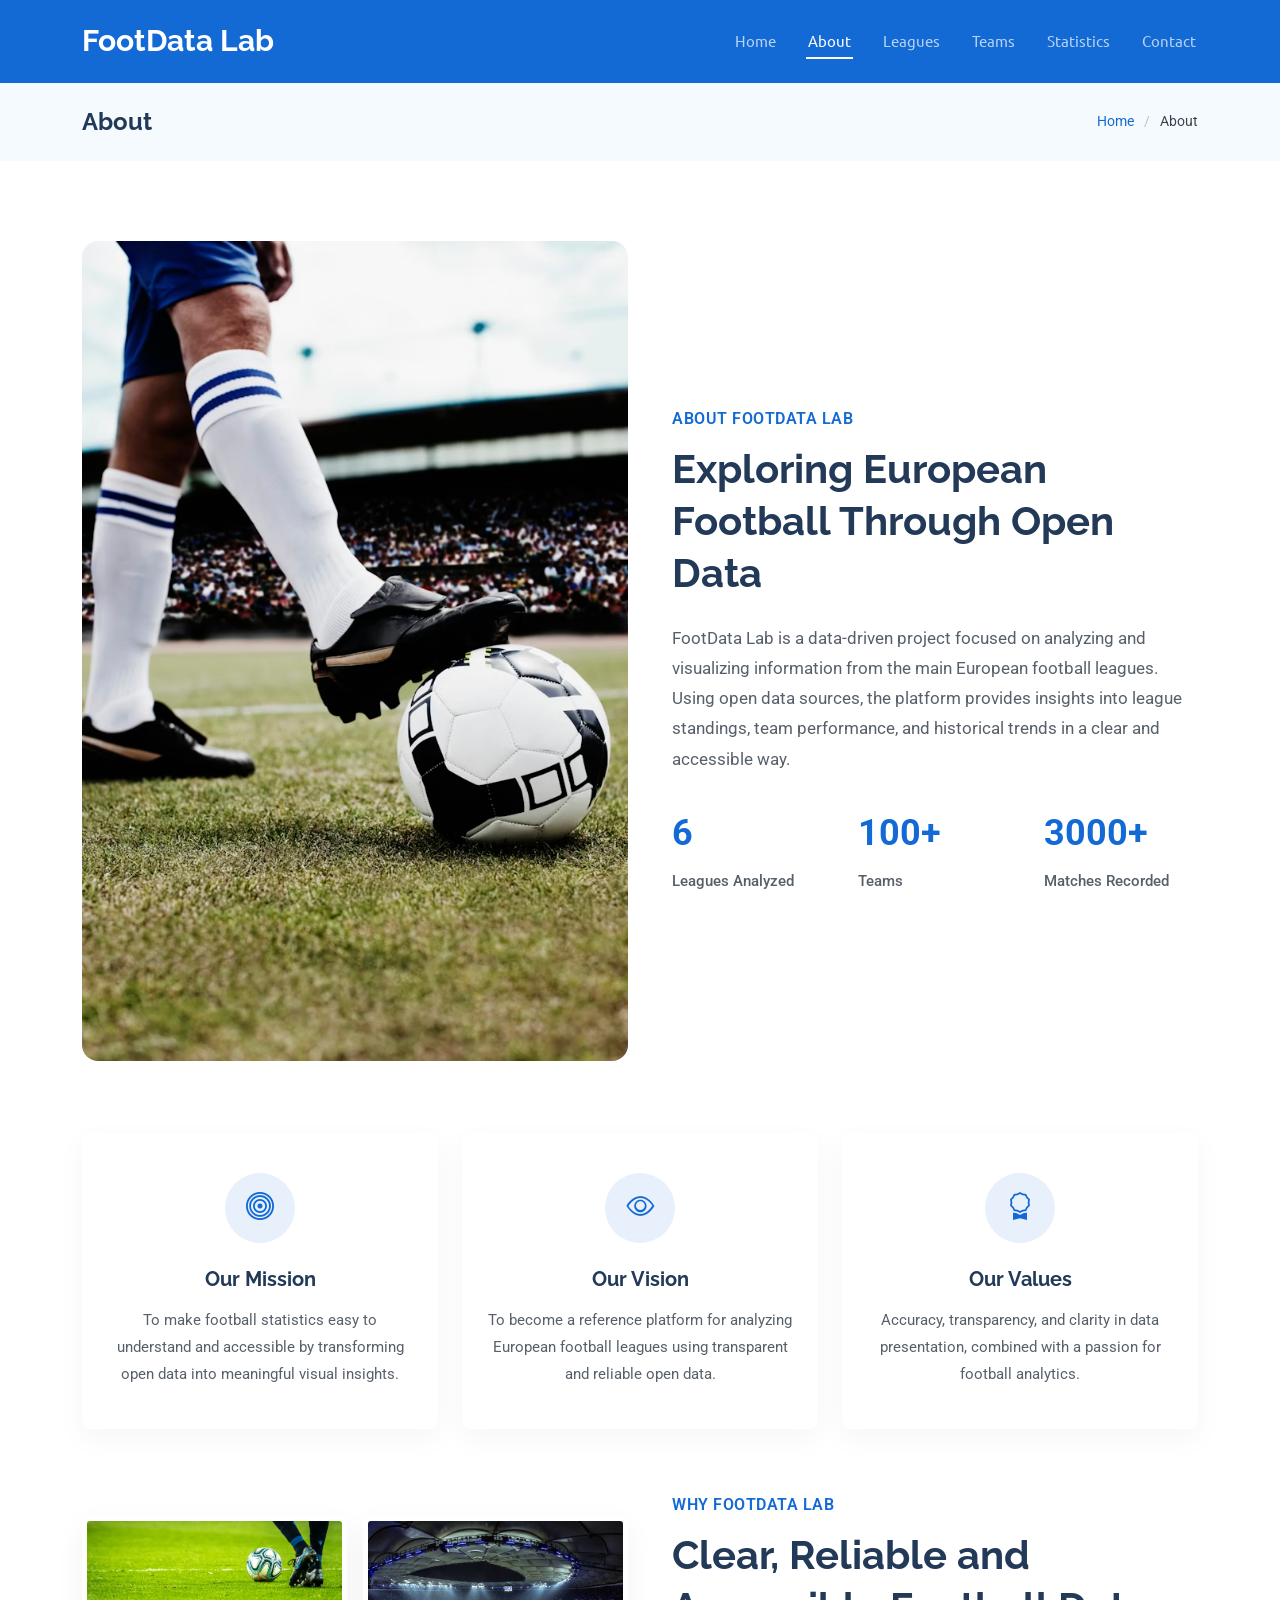
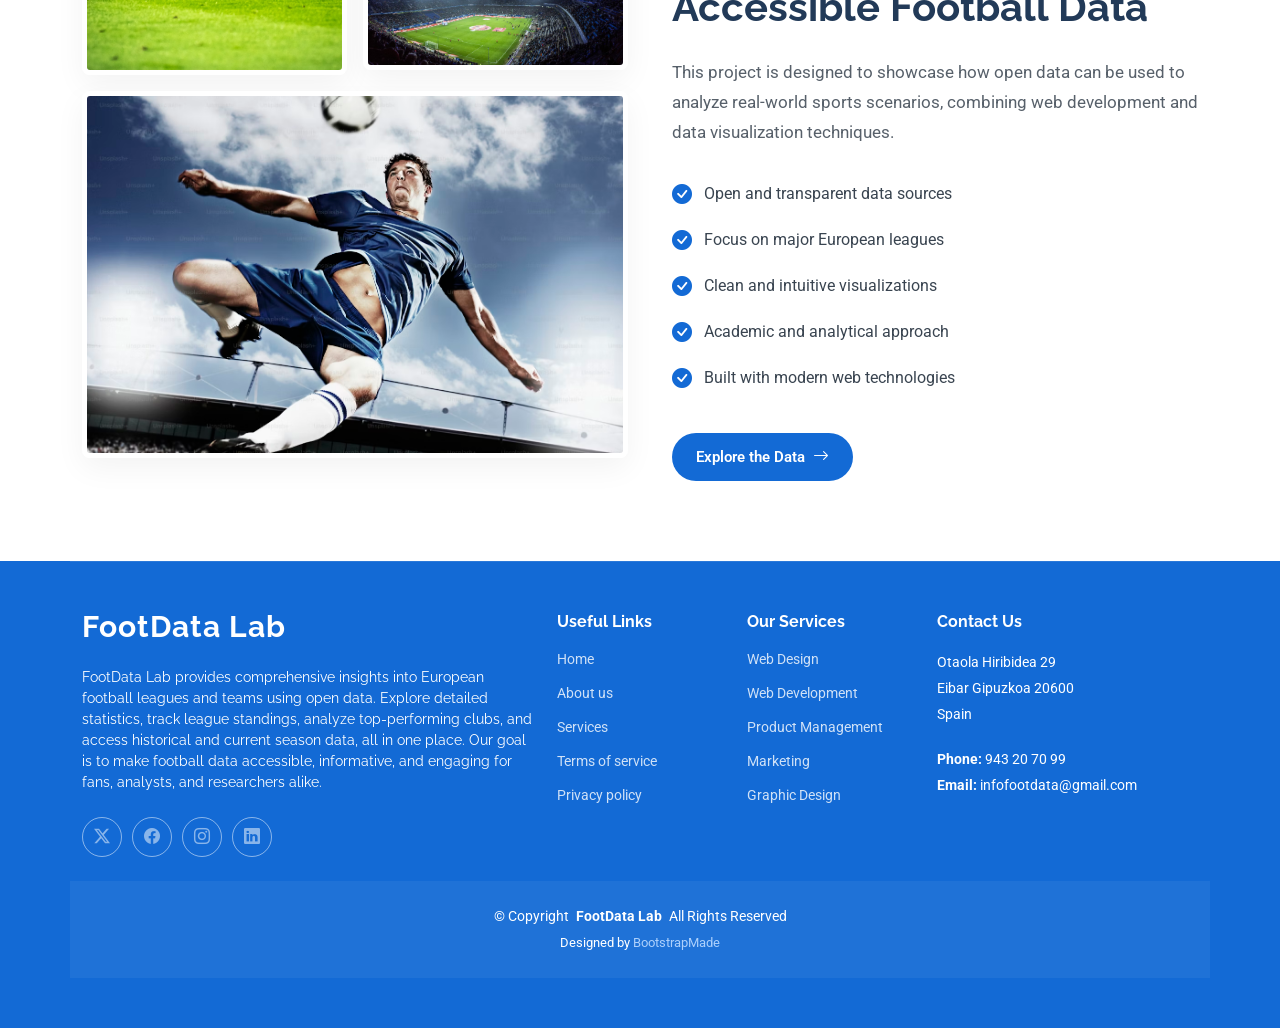
==== commit f0166cb4: "feat: add contact and leagues pages" ====
--- a/about.html
+++ b/about.html
@@ -43,7 +43,7 @@
       <a href="index.html" class="logo d-flex align-items-center me-auto">
         <!-- Uncomment the line below if you also wish to use an image logo -->
         <!-- <img src="assets/img/logo.webp" alt=""> -->
-        <h1 class="sitename">FootDataLab</h1>
+        <h1 class="sitename">FootData Lab</h1>
       </a>
 
       <nav id="navmenu" class="navmenu">
@@ -52,35 +52,7 @@
           <li><a href="about.html" class="active">About</a></li>
           <li><a href="leagues.html">Leagues</a></li>
           <li><a href="teams.html">Teams</a></li>
-          <li class="dropdown"><a href="#"><span>More Pages</span> <i class="bi bi-chevron-down toggle-dropdown"></i></a>
-            <ul>
-              <li><a href="course-details.html">Course Details</a></li>
-              <li><a href="instructor-profile.html">Instructor Profile</a></li>
-              <li><a href="events.html">Events</a></li>
-              <li><a href="blog-details.html">Blog Details</a></li>
-              <li><a href="terms.html">Terms</a></li>
-              <li><a href="privacy.html">Privacy</a></li>
-              <li><a href="404.html">404</a></li>
-            </ul>
-          </li>
-
-          <li class="dropdown"><a href="#"><span>Dropdown</span> <i class="bi bi-chevron-down toggle-dropdown"></i></a>
-            <ul>
-              <li><a href="#">Dropdown 1</a></li>
-              <li class="dropdown"><a href="#"><span>Deep Dropdown</span> <i class="bi bi-chevron-down toggle-dropdown"></i></a>
-                <ul>
-                  <li><a href="#">Deep Dropdown 1</a></li>
-                  <li><a href="#">Deep Dropdown 2</a></li>
-                  <li><a href="#">Deep Dropdown 3</a></li>
-                  <li><a href="#">Deep Dropdown 4</a></li>
-                  <li><a href="#">Deep Dropdown 5</a></li>
-                </ul>
-              </li>
-              <li><a href="#">Dropdown 2</a></li>
-              <li><a href="#">Dropdown 3</a></li>
-              <li><a href="#">Dropdown 4</a></li>
-            </ul>
-          </li>
+          <li><a href="statistics.html">Statistics</a></li>
           <li><a href="contact.html">Contact</a></li>
         </ul>
         <i class="mobile-nav-toggle d-xl-none bi bi-list"></i>
--- a/assets/css/main.css
+++ b/assets/css/main.css
@@ -3054,6 +3054,15 @@
   }
 }
 
+.course-badge {
+    display: inline-block;  /* para que se alineen uno al lado del otro */
+    padding: 0.2em 0.6em;
+    background-color: #f0f0f0;
+    border-radius: 0.5rem;
+    margin-right: 0.3rem;
+    font-size: 0.8rem;
+}
+
 .course-details .course-hero .hero-content .course-badge span {
   padding: 8px 16px;
   border-radius: 25px;
